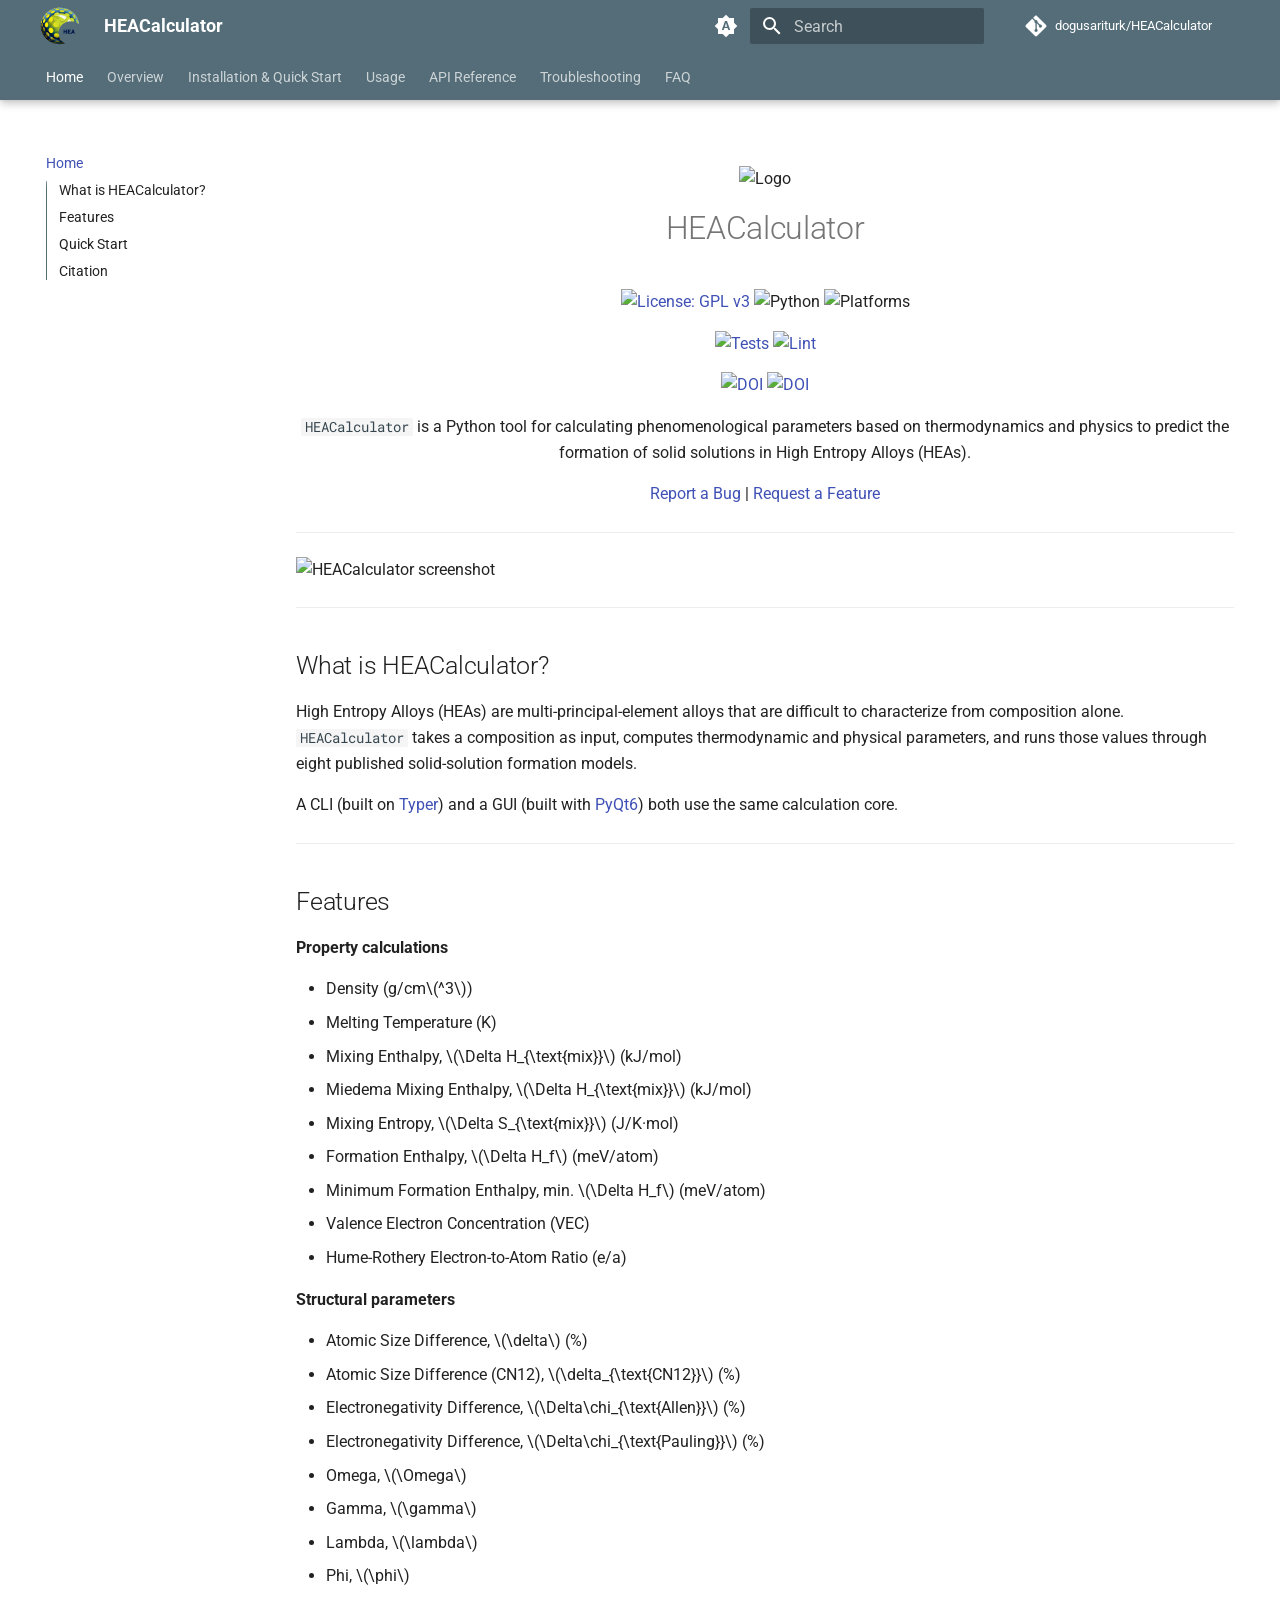
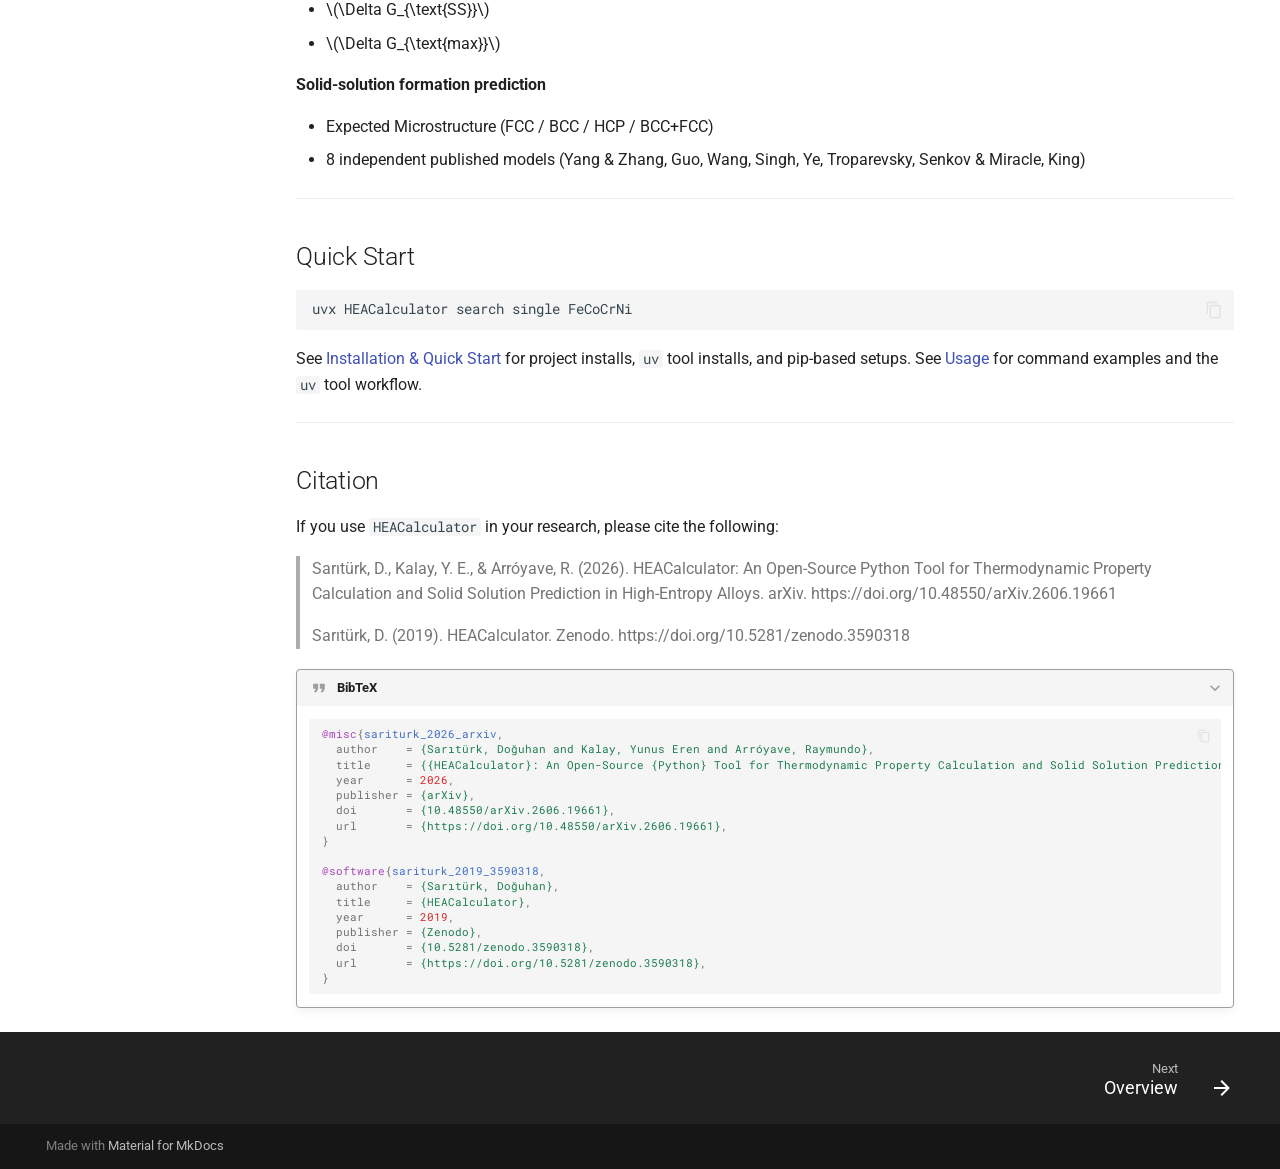
==== index.html @ f0f88191 "Deployed 3102f1d with MkDocs version: 1.6.1" ====
<!doctype html>
<html lang="en" class="no-js">
  <head>
    
      <meta charset="utf-8">
      <meta name="viewport" content="width=device-width,initial-scale=1">
      
      
      
      
      
        <link rel="next" href="overview/">
      
      
        
      
      
      <link rel="icon" href="img/icon.png">
      <meta name="generator" content="mkdocs-1.6.1, mkdocs-material-9.7.7">
    
    
      
        <title>HEACalculator</title>
      
    
    
      <link rel="stylesheet" href="assets/stylesheets/main.ec1eaa64.min.css">
      
        
        <link rel="stylesheet" href="assets/stylesheets/palette.ab4e12ef.min.css">
      
      


    
    
      
    
    
      
        
        
        <link rel="preconnect" href="https://fonts.gstatic.com" crossorigin>
        <link rel="stylesheet" href="https://fonts.googleapis.com/css?family=Roboto:300,300i,400,400i,700,700i%7CRoboto+Mono:400,400i,700,700i&display=fallback">
        <style>:root{--md-text-font:"Roboto";--md-code-font:"Roboto Mono"}</style>
      
    
    
      <link rel="stylesheet" href="assets/_mkdocstrings.css">
    
      <link rel="stylesheet" href="stylesheets/extra.css">
    
    <script>__md_scope=new URL(".",location),__md_hash=e=>[...e].reduce(((e,_)=>(e<<5)-e+_.charCodeAt(0)),0),__md_get=(e,_=localStorage,t=__md_scope)=>JSON.parse(_.getItem(t.pathname+"."+e)),__md_set=(e,_,t=localStorage,a=__md_scope)=>{try{t.setItem(a.pathname+"."+e,JSON.stringify(_))}catch(e){}}</script>
    
      

    
    
  </head>
  
  
    
    
      
    
    
    
    
    <body dir="ltr" data-md-color-scheme="slate" data-md-color-primary="blue-grey" data-md-color-accent="indigo">
  
    
    <input class="md-toggle" data-md-toggle="drawer" type="checkbox" id="__drawer" autocomplete="off">
    <input class="md-toggle" data-md-toggle="search" type="checkbox" id="__search" autocomplete="off">
    <label class="md-overlay" for="__drawer"></label>
    <div data-md-component="skip">
      
        
        <a href="#heacalculator" class="md-skip">
          Skip to content
        </a>
      
    </div>
    <div data-md-component="announce">
      
    </div>
    
    
      

  

<header class="md-header md-header--shadow md-header--lifted" data-md-component="header">
  <nav class="md-header__inner md-grid" aria-label="Header">
    <a href="." title="HEACalculator" class="md-header__button md-logo" aria-label="HEACalculator" data-md-component="logo">
      
  <img src="img/icon.png" alt="logo">

    </a>
    <label class="md-header__button md-icon" for="__drawer">
      
      <svg xmlns="http://www.w3.org/2000/svg" viewBox="0 0 24 24"><path d="M3 6h18v2H3zm0 5h18v2H3zm0 5h18v2H3z"/></svg>
    </label>
    <div class="md-header__title" data-md-component="header-title">
      <div class="md-header__ellipsis">
        <div class="md-header__topic">
          <span class="md-ellipsis">
            HEACalculator
          </span>
        </div>
        <div class="md-header__topic" data-md-component="header-topic">
          <span class="md-ellipsis">
            
              Home
            
          </span>
        </div>
      </div>
    </div>
    
      
        <form class="md-header__option" data-md-component="palette">
  
    
    
    
    <input class="md-option" data-md-color-media="(prefers-color-scheme)" data-md-color-scheme="slate" data-md-color-primary="blue-grey" data-md-color-accent="indigo"  aria-label="Switch to light mode"  type="radio" name="__palette" id="__palette_0">
    
      <label class="md-header__button md-icon" title="Switch to light mode" for="__palette_1" hidden>
        <svg xmlns="http://www.w3.org/2000/svg" viewBox="0 0 24 24"><path d="m14.3 16-.7-2h-3.2l-.7 2H7.8L11 7h2l3.2 9zM20 8.69V4h-4.69L12 .69 8.69 4H4v4.69L.69 12 4 15.31V20h4.69L12 23.31 15.31 20H20v-4.69L23.31 12zm-9.15 3.96h2.3L12 9z"/></svg>
      </label>
    
  
    
    
    
    <input class="md-option" data-md-color-media="(prefers-color-scheme: light)" data-md-color-scheme="default" data-md-color-primary="blue-grey" data-md-color-accent="indigo"  aria-label="Switch to dark mode"  type="radio" name="__palette" id="__palette_1">
    
      <label class="md-header__button md-icon" title="Switch to dark mode" for="__palette_2" hidden>
        <svg xmlns="http://www.w3.org/2000/svg" viewBox="0 0 24 24"><path d="M12 8a4 4 0 0 0-4 4 4 4 0 0 0 4 4 4 4 0 0 0 4-4 4 4 0 0 0-4-4m0 10a6 6 0 0 1-6-6 6 6 0 0 1 6-6 6 6 0 0 1 6 6 6 6 0 0 1-6 6m8-9.31V4h-4.69L12 .69 8.69 4H4v4.69L.69 12 4 15.31V20h4.69L12 23.31 15.31 20H20v-4.69L23.31 12z"/></svg>
      </label>
    
  
    
    
    
    <input class="md-option" data-md-color-media="(prefers-color-scheme: dark)" data-md-color-scheme="slate" data-md-color-primary="blue-grey" data-md-color-accent="indigo"  aria-label="Switch to system preference"  type="radio" name="__palette" id="__palette_2">
    
      <label class="md-header__button md-icon" title="Switch to system preference" for="__palette_0" hidden>
        <svg xmlns="http://www.w3.org/2000/svg" viewBox="0 0 24 24"><path d="M12 18c-.89 0-1.74-.2-2.5-.55C11.56 16.5 13 14.42 13 12s-1.44-4.5-3.5-5.45C10.26 6.2 11.11 6 12 6a6 6 0 0 1 6 6 6 6 0 0 1-6 6m8-9.31V4h-4.69L12 .69 8.69 4H4v4.69L.69 12 4 15.31V20h4.69L12 23.31 15.31 20H20v-4.69L23.31 12z"/></svg>
      </label>
    
  
</form>
      
    
    
      <script>var palette=__md_get("__palette");if(palette&&palette.color){if("(prefers-color-scheme)"===palette.color.media){var media=matchMedia("(prefers-color-scheme: light)"),input=document.querySelector(media.matches?"[data-md-color-media='(prefers-color-scheme: light)']":"[data-md-color-media='(prefers-color-scheme: dark)']");palette.color.media=input.getAttribute("data-md-color-media"),palette.color.scheme=input.getAttribute("data-md-color-scheme"),palette.color.primary=input.getAttribute("data-md-color-primary"),palette.color.accent=input.getAttribute("data-md-color-accent")}for(var[key,value]of Object.entries(palette.color))document.body.setAttribute("data-md-color-"+key,value)}</script>
    
    
    
      
      
        <label class="md-header__button md-icon" for="__search">
          
          <svg xmlns="http://www.w3.org/2000/svg" viewBox="0 0 24 24"><path d="M9.5 3A6.5 6.5 0 0 1 16 9.5c0 1.61-.59 3.09-1.56 4.23l.27.27h.79l5 5-1.5 1.5-5-5v-.79l-.27-.27A6.52 6.52 0 0 1 9.5 16 6.5 6.5 0 0 1 3 9.5 6.5 6.5 0 0 1 9.5 3m0 2C7 5 5 7 5 9.5S7 14 9.5 14 14 12 14 9.5 12 5 9.5 5"/></svg>
        </label>
        <div class="md-search" data-md-component="search" role="dialog">
  <label class="md-search__overlay" for="__search"></label>
  <div class="md-search__inner" role="search">
    <form class="md-search__form" name="search">
      <input type="text" class="md-search__input" name="query" aria-label="Search" placeholder="Search" autocapitalize="off" autocorrect="off" autocomplete="off" spellcheck="false" data-md-component="search-query" required>
      <label class="md-search__icon md-icon" for="__search">
        
        <svg xmlns="http://www.w3.org/2000/svg" viewBox="0 0 24 24"><path d="M9.5 3A6.5 6.5 0 0 1 16 9.5c0 1.61-.59 3.09-1.56 4.23l.27.27h.79l5 5-1.5 1.5-5-5v-.79l-.27-.27A6.52 6.52 0 0 1 9.5 16 6.5 6.5 0 0 1 3 9.5 6.5 6.5 0 0 1 9.5 3m0 2C7 5 5 7 5 9.5S7 14 9.5 14 14 12 14 9.5 12 5 9.5 5"/></svg>
        
        <svg xmlns="http://www.w3.org/2000/svg" viewBox="0 0 24 24"><path d="M20 11v2H8l5.5 5.5-1.42 1.42L4.16 12l7.92-7.92L13.5 5.5 8 11z"/></svg>
      </label>
      <nav class="md-search__options" aria-label="Search">
        
        <button type="reset" class="md-search__icon md-icon" title="Clear" aria-label="Clear" tabindex="-1">
          
          <svg xmlns="http://www.w3.org/2000/svg" viewBox="0 0 24 24"><path d="M19 6.41 17.59 5 12 10.59 6.41 5 5 6.41 10.59 12 5 17.59 6.41 19 12 13.41 17.59 19 19 17.59 13.41 12z"/></svg>
        </button>
      </nav>
      
    </form>
    <div class="md-search__output">
      <div class="md-search__scrollwrap" tabindex="0" data-md-scrollfix>
        <div class="md-search-result" data-md-component="search-result">
          <div class="md-search-result__meta">
            Initializing search
          </div>
          <ol class="md-search-result__list" role="presentation"></ol>
        </div>
      </div>
    </div>
  </div>
</div>
      
    
    
      <div class="md-header__source">
        <a href="https://github.com/dogusariturk/HEACalculator" title="Go to repository" class="md-source" data-md-component="source">
  <div class="md-source__icon md-icon">
    
    <svg xmlns="http://www.w3.org/2000/svg" viewBox="0 0 448 512"><!--! Font Awesome Free 7.1.0 by @fontawesome - https://fontawesome.com License - https://fontawesome.com/license/free (Icons: CC BY 4.0, Fonts: SIL OFL 1.1, Code: MIT License) Copyright 2025 Fonticons, Inc.--><path d="M439.6 236.1 244 40.5c-5.4-5.5-12.8-8.5-20.4-8.5s-15 3-20.4 8.4L162.5 81l51.5 51.5c27.1-9.1 52.7 16.8 43.4 43.7l49.7 49.7c34.2-11.8 61.2 31 35.5 56.7-26.5 26.5-70.2-2.9-56-37.3L240.3 199v121.9c25.3 12.5 22.3 41.8 9.1 55-6.4 6.4-15.2 10.1-24.3 10.1s-17.8-3.6-24.3-10.1c-17.6-17.6-11.1-46.9 11.2-56v-123c-20.8-8.5-24.6-30.7-18.6-45L142.6 101 8.5 235.1C3 240.6 0 247.9 0 255.5s3 15 8.5 20.4l195.6 195.7c5.4 5.4 12.7 8.4 20.4 8.4s15-3 20.4-8.4l194.7-194.7c5.4-5.4 8.4-12.8 8.4-20.4s-3-15-8.4-20.4"/></svg>
  </div>
  <div class="md-source__repository">
    dogusariturk/HEACalculator
  </div>
</a>
      </div>
    
  </nav>
  
    
      
<nav class="md-tabs" aria-label="Tabs" data-md-component="tabs">
  <div class="md-grid">
    <ul class="md-tabs__list">
      
        
  
  
  
    
  
  
    <li class="md-tabs__item md-tabs__item--active">
      <a href="." class="md-tabs__link">
        
  
  
    
  
  Home

      </a>
    </li>
  

      
        
  
  
  
  
    <li class="md-tabs__item">
      <a href="overview/" class="md-tabs__link">
        
  
  
    
  
  Overview

      </a>
    </li>
  

      
        
  
  
  
  
    <li class="md-tabs__item">
      <a href="installation/" class="md-tabs__link">
        
  
  
    
  
  Installation & Quick Start

      </a>
    </li>
  

      
        
  
  
  
  
    <li class="md-tabs__item">
      <a href="usage/" class="md-tabs__link">
        
  
  
    
  
  Usage

      </a>
    </li>
  

      
        
  
  
  
  
    <li class="md-tabs__item">
      <a href="api_reference/" class="md-tabs__link">
        
  
  
    
  
  API Reference

      </a>
    </li>
  

      
        
  
  
  
  
    <li class="md-tabs__item">
      <a href="troubleshooting/" class="md-tabs__link">
        
  
  
    
  
  Troubleshooting

      </a>
    </li>
  

      
        
  
  
  
  
    <li class="md-tabs__item">
      <a href="faq/" class="md-tabs__link">
        
  
  
    
  
  FAQ

      </a>
    </li>
  

      
    </ul>
  </div>
</nav>
    
  
</header>
    
    <div class="md-container" data-md-component="container">
      
      
        
      
      <main class="md-main" data-md-component="main">
        <div class="md-main__inner md-grid">
          
            
              
              <div class="md-sidebar md-sidebar--primary" data-md-component="sidebar" data-md-type="navigation" >
                <div class="md-sidebar__scrollwrap">
                  <div class="md-sidebar__inner">
                    


  


  

<nav class="md-nav md-nav--primary md-nav--lifted md-nav--integrated" aria-label="Navigation" data-md-level="0">
  <label class="md-nav__title" for="__drawer">
    <a href="." title="HEACalculator" class="md-nav__button md-logo" aria-label="HEACalculator" data-md-component="logo">
      
  <img src="img/icon.png" alt="logo">

    </a>
    HEACalculator
  </label>
  
    <div class="md-nav__source">
      <a href="https://github.com/dogusariturk/HEACalculator" title="Go to repository" class="md-source" data-md-component="source">
  <div class="md-source__icon md-icon">
    
    <svg xmlns="http://www.w3.org/2000/svg" viewBox="0 0 448 512"><!--! Font Awesome Free 7.1.0 by @fontawesome - https://fontawesome.com License - https://fontawesome.com/license/free (Icons: CC BY 4.0, Fonts: SIL OFL 1.1, Code: MIT License) Copyright 2025 Fonticons, Inc.--><path d="M439.6 236.1 244 40.5c-5.4-5.5-12.8-8.5-20.4-8.5s-15 3-20.4 8.4L162.5 81l51.5 51.5c27.1-9.1 52.7 16.8 43.4 43.7l49.7 49.7c34.2-11.8 61.2 31 35.5 56.7-26.5 26.5-70.2-2.9-56-37.3L240.3 199v121.9c25.3 12.5 22.3 41.8 9.1 55-6.4 6.4-15.2 10.1-24.3 10.1s-17.8-3.6-24.3-10.1c-17.6-17.6-11.1-46.9 11.2-56v-123c-20.8-8.5-24.6-30.7-18.6-45L142.6 101 8.5 235.1C3 240.6 0 247.9 0 255.5s3 15 8.5 20.4l195.6 195.7c5.4 5.4 12.7 8.4 20.4 8.4s15-3 20.4-8.4l194.7-194.7c5.4-5.4 8.4-12.8 8.4-20.4s-3-15-8.4-20.4"/></svg>
  </div>
  <div class="md-source__repository">
    dogusariturk/HEACalculator
  </div>
</a>
    </div>
  
  <ul class="md-nav__list" data-md-scrollfix>
    
      
      
  
  
    
  
  
  
    <li class="md-nav__item md-nav__item--active">
      
      <input class="md-nav__toggle md-toggle" type="checkbox" id="__toc">
      
      
        
      
      
        <label class="md-nav__link md-nav__link--active" for="__toc">
          
  
  
  <span class="md-ellipsis">
    
  
    Home
  

    
  </span>
  
  

          <span class="md-nav__icon md-icon"></span>
        </label>
      
      <a href="." class="md-nav__link md-nav__link--active">
        
  
  
  <span class="md-ellipsis">
    
  
    Home
  

    
  </span>
  
  

      </a>
      
        

<nav class="md-nav md-nav--secondary" aria-label="Table of contents">
  
  
  
    
  
  
    <label class="md-nav__title" for="__toc">
      <span class="md-nav__icon md-icon"></span>
      Table of contents
    </label>
    <ul class="md-nav__list" data-md-component="toc" data-md-scrollfix>
      
        <li class="md-nav__item">
  <a href="#what-is-heacalculator" class="md-nav__link">
    <span class="md-ellipsis">
      
        What is HEACalculator?
      
    </span>
  </a>
  
</li>
      
        <li class="md-nav__item">
  <a href="#features" class="md-nav__link">
    <span class="md-ellipsis">
      
        Features
      
    </span>
  </a>
  
</li>
      
        <li class="md-nav__item">
  <a href="#quick-start" class="md-nav__link">
    <span class="md-ellipsis">
      
        Quick Start
      
    </span>
  </a>
  
</li>
      
        <li class="md-nav__item">
  <a href="#citation" class="md-nav__link">
    <span class="md-ellipsis">
      
        Citation
      
    </span>
  </a>
  
</li>
      
    </ul>
  
</nav>
      
    </li>
  

    
      
      
  
  
  
  
    <li class="md-nav__item">
      <a href="overview/" class="md-nav__link">
        
  
  
  <span class="md-ellipsis">
    
  
    Overview
  

    
  </span>
  
  

      </a>
    </li>
  

    
      
      
  
  
  
  
    <li class="md-nav__item">
      <a href="installation/" class="md-nav__link">
        
  
  
  <span class="md-ellipsis">
    
  
    Installation & Quick Start
  

    
  </span>
  
  

      </a>
    </li>
  

    
      
      
  
  
  
  
    <li class="md-nav__item">
      <a href="usage/" class="md-nav__link">
        
  
  
  <span class="md-ellipsis">
    
  
    Usage
  

    
  </span>
  
  

      </a>
    </li>
  

    
      
      
  
  
  
  
    <li class="md-nav__item">
      <a href="api_reference/" class="md-nav__link">
        
  
  
  <span class="md-ellipsis">
    
  
    API Reference
  

    
  </span>
  
  

      </a>
    </li>
  

    
      
      
  
  
  
  
    <li class="md-nav__item">
      <a href="troubleshooting/" class="md-nav__link">
        
  
  
  <span class="md-ellipsis">
    
  
    Troubleshooting
  

    
  </span>
  
  

      </a>
    </li>
  

    
      
      
  
  
  
  
    <li class="md-nav__item">
      <a href="faq/" class="md-nav__link">
        
  
  
  <span class="md-ellipsis">
    
  
    FAQ
  

    
  </span>
  
  

      </a>
    </li>
  

    
  </ul>
</nav>
                  </div>
                </div>
              </div>
            
            
          
          
            <div class="md-content" data-md-component="content">
              
              <article class="md-content__inner md-typeset">
                
                  


  
  


<div align="center">
<p><img src="https://user-images.githubusercontent.com/46679086/200971710-3ad2327e-6183-4ef9-b3b7-06a57f004e1a.png" alt="Logo" width="200" height="200"></p>
<h1 id="heacalculator">HEACalculator</h1>
<p><a href="https://opensource.org/license/gpl-3-0"><img alt="License: GPL v3" src="https://img.shields.io/badge/License-GPLv3-blue.svg" /></a>
<img alt="Python" src="https://img.shields.io/badge/python-3.10%2B-blue" />
<img alt="Platforms" src="https://img.shields.io/badge/platform-linux%20%7C%20macos%20%7C%20windows-lightgrey" /></p>
<p><a href="https://github.com/dogusariturk/HEACalculator/actions/workflows/tests.yml"><img alt="Tests" src="https://github.com/dogusariturk/HEACalculator/actions/workflows/tests.yml/badge.svg" /></a>
<a href="https://github.com/dogusariturk/HEACalculator/actions/workflows/lint.yml"><img alt="Lint" src="https://github.com/dogusariturk/HEACalculator/actions/workflows/lint.yml/badge.svg" /></a></p>
<p><a href="https://doi.org/10.5281/zenodo.3590318"><img alt="DOI" src="https://zenodo.org/badge/DOI/10.5281/zenodo.3590318.svg" /></a>
<a href="https://doi.org/10.48550/arXiv.2606.19661"><img alt="DOI" src="https://img.shields.io/badge/DOI-10.48550%2FarXiv.2606.19661-blue.svg" /></a></p>
<p><code>HEACalculator</code> is a Python tool for calculating phenomenological parameters based on thermodynamics and physics to predict the formation of solid solutions in High Entropy Alloys (HEAs).</p>
<p>
  <a href="https://github.com/dogusariturk/HEACalculator/issues/new?labels=bug">Report a Bug</a> |
  <a href="https://github.com/dogusariturk/HEACalculator/issues/new?labels=enhancement">Request a Feature</a>
</p>
</div>
<hr />
<p><img alt="HEACalculator screenshot" src="https://user-images.githubusercontent.com/46679086/205514727-a6637cda-f727-430f-af8c-463350763818.png" /></p>
<hr />
<h2 id="what-is-heacalculator">What is HEACalculator?</h2>
<p>High Entropy Alloys (HEAs) are multi-principal-element alloys that are difficult to characterize from composition alone. <code>HEACalculator</code> takes a composition as input, computes thermodynamic and physical parameters, and runs those values through eight published solid-solution formation models.</p>
<p>A CLI (built on <a href="https://typer.tiangolo.com/">Typer</a>) and a GUI (built with <a href="https://riverbankcomputing.com/software/pyqt/">PyQt6</a>) both use the same calculation core.</p>
<hr />
<h2 id="features">Features</h2>
<p><strong>Property calculations</strong></p>
<ul>
<li>Density (g/cm<span class="arithmatex">\(^3\)</span>)</li>
<li>Melting Temperature (K)</li>
<li>Mixing Enthalpy, <span class="arithmatex">\(\Delta H_{\text{mix}}\)</span> (kJ/mol)</li>
<li>Miedema Mixing Enthalpy, <span class="arithmatex">\(\Delta H_{\text{mix}}\)</span> (kJ/mol)</li>
<li>Mixing Entropy, <span class="arithmatex">\(\Delta S_{\text{mix}}\)</span> (J/K·mol)</li>
<li>Formation Enthalpy, <span class="arithmatex">\(\Delta H_f\)</span> (meV/atom)</li>
<li>Minimum Formation Enthalpy, min. <span class="arithmatex">\(\Delta H_f\)</span> (meV/atom)</li>
<li>Valence Electron Concentration (VEC)</li>
<li>Hume-Rothery Electron-to-Atom Ratio (e/a)</li>
</ul>
<p><strong>Structural parameters</strong></p>
<ul>
<li>Atomic Size Difference, <span class="arithmatex">\(\delta\)</span> (%)</li>
<li>Atomic Size Difference (CN12), <span class="arithmatex">\(\delta_{\text{CN12}}\)</span> (%)</li>
<li>Electronegativity Difference, <span class="arithmatex">\(\Delta\chi_{\text{Allen}}\)</span> (%)</li>
<li>Electronegativity Difference, <span class="arithmatex">\(\Delta\chi_{\text{Pauling}}\)</span> (%)</li>
<li>Omega, <span class="arithmatex">\(\Omega\)</span></li>
<li>Gamma, <span class="arithmatex">\(\gamma\)</span></li>
<li>Lambda, <span class="arithmatex">\(\lambda\)</span></li>
<li>Phi, <span class="arithmatex">\(\phi\)</span></li>
<li><span class="arithmatex">\(\Delta G_{\text{SS}}\)</span></li>
<li><span class="arithmatex">\(\Delta G_{\text{max}}\)</span></li>
</ul>
<p><strong>Solid-solution formation prediction</strong></p>
<ul>
<li>Expected Microstructure (FCC / BCC / HCP / BCC+FCC)</li>
<li>8 independent published models (Yang &amp; Zhang, Guo, Wang, Singh, Ye, Troparevsky, Senkov &amp; Miracle, King)</li>
</ul>
<hr />
<h2 id="quick-start">Quick Start</h2>
<div class="language-bash highlight"><pre><span></span><code><span id="__span-0-1"><a id="__codelineno-0-1" name="__codelineno-0-1" href="#__codelineno-0-1"></a>uvx<span class="w"> </span>HEACalculator<span class="w"> </span>search<span class="w"> </span>single<span class="w"> </span>FeCoCrNi
</span></code></pre></div>
<p>See <a href="installation/">Installation &amp; Quick Start</a> for project installs, <code>uv</code> tool installs, and pip-based setups. See <a href="usage/">Usage</a> for command examples and the <code>uv</code> tool workflow.</p>
<hr />
<h2 id="citation">Citation</h2>
<p>If you use <code>HEACalculator</code> in your research, please cite the following:</p>
<blockquote>
<p>Sarıtürk, D., Kalay, Y. E., &amp; Arróyave, R. (2026). HEACalculator: An Open-Source Python Tool for Thermodynamic Property Calculation and Solid Solution Prediction in High-Entropy Alloys. arXiv. https://doi.org/10.48550/arXiv.2606.19661</p>
<p>Sarıtürk, D. (2019). HEACalculator. Zenodo. https://doi.org/10.5281/zenodo.3590318</p>
</blockquote>
<details class="quote" open="open">
<summary>BibTeX</summary>
<div class="language-bibtex highlight"><pre><span></span><code><span id="__span-1-1"><a id="__codelineno-1-1" name="__codelineno-1-1" href="#__codelineno-1-1"></a><span class="nc">@misc</span><span class="p">{</span><span class="nl">sariturk_2026_arxiv</span><span class="p">,</span>
</span><span id="__span-1-2"><a id="__codelineno-1-2" name="__codelineno-1-2" href="#__codelineno-1-2"></a><span class="w">  </span><span class="na">author</span><span class="w">    </span><span class="p">=</span><span class="w"> </span><span class="s">{Sarıtürk, Doğuhan and Kalay, Yunus Eren and Arróyave, Raymundo}</span><span class="p">,</span>
</span><span id="__span-1-3"><a id="__codelineno-1-3" name="__codelineno-1-3" href="#__codelineno-1-3"></a><span class="w">  </span><span class="na">title</span><span class="w">     </span><span class="p">=</span><span class="w"> </span><span class="s">{{HEACalculator}: An Open-Source {Python} Tool for Thermodynamic Property Calculation and Solid Solution Prediction in High-Entropy Alloys}</span><span class="p">,</span>
</span><span id="__span-1-4"><a id="__codelineno-1-4" name="__codelineno-1-4" href="#__codelineno-1-4"></a><span class="w">  </span><span class="na">year</span><span class="w">      </span><span class="p">=</span><span class="w"> </span><span class="m">2026</span><span class="p">,</span>
</span><span id="__span-1-5"><a id="__codelineno-1-5" name="__codelineno-1-5" href="#__codelineno-1-5"></a><span class="w">  </span><span class="na">publisher</span><span class="w"> </span><span class="p">=</span><span class="w"> </span><span class="s">{arXiv}</span><span class="p">,</span>
</span><span id="__span-1-6"><a id="__codelineno-1-6" name="__codelineno-1-6" href="#__codelineno-1-6"></a><span class="w">  </span><span class="na">doi</span><span class="w">       </span><span class="p">=</span><span class="w"> </span><span class="s">{10.48550/arXiv.2606.19661}</span><span class="p">,</span>
</span><span id="__span-1-7"><a id="__codelineno-1-7" name="__codelineno-1-7" href="#__codelineno-1-7"></a><span class="w">  </span><span class="na">url</span><span class="w">       </span><span class="p">=</span><span class="w"> </span><span class="s">{https://doi.org/10.48550/arXiv.2606.19661}</span><span class="p">,</span>
</span><span id="__span-1-8"><a id="__codelineno-1-8" name="__codelineno-1-8" href="#__codelineno-1-8"></a><span class="p">}</span>
</span><span id="__span-1-9"><a id="__codelineno-1-9" name="__codelineno-1-9" href="#__codelineno-1-9"></a>
</span><span id="__span-1-10"><a id="__codelineno-1-10" name="__codelineno-1-10" href="#__codelineno-1-10"></a><span class="nc">@software</span><span class="p">{</span><span class="nl">sariturk_2019_3590318</span><span class="p">,</span>
</span><span id="__span-1-11"><a id="__codelineno-1-11" name="__codelineno-1-11" href="#__codelineno-1-11"></a><span class="w">  </span><span class="na">author</span><span class="w">    </span><span class="p">=</span><span class="w"> </span><span class="s">{Sarıtürk, Doğuhan}</span><span class="p">,</span>
</span><span id="__span-1-12"><a id="__codelineno-1-12" name="__codelineno-1-12" href="#__codelineno-1-12"></a><span class="w">  </span><span class="na">title</span><span class="w">     </span><span class="p">=</span><span class="w"> </span><span class="s">{HEACalculator}</span><span class="p">,</span>
</span><span id="__span-1-13"><a id="__codelineno-1-13" name="__codelineno-1-13" href="#__codelineno-1-13"></a><span class="w">  </span><span class="na">year</span><span class="w">      </span><span class="p">=</span><span class="w"> </span><span class="m">2019</span><span class="p">,</span>
</span><span id="__span-1-14"><a id="__codelineno-1-14" name="__codelineno-1-14" href="#__codelineno-1-14"></a><span class="w">  </span><span class="na">publisher</span><span class="w"> </span><span class="p">=</span><span class="w"> </span><span class="s">{Zenodo}</span><span class="p">,</span>
</span><span id="__span-1-15"><a id="__codelineno-1-15" name="__codelineno-1-15" href="#__codelineno-1-15"></a><span class="w">  </span><span class="na">doi</span><span class="w">       </span><span class="p">=</span><span class="w"> </span><span class="s">{10.5281/zenodo.3590318}</span><span class="p">,</span>
</span><span id="__span-1-16"><a id="__codelineno-1-16" name="__codelineno-1-16" href="#__codelineno-1-16"></a><span class="w">  </span><span class="na">url</span><span class="w">       </span><span class="p">=</span><span class="w"> </span><span class="s">{https://doi.org/10.5281/zenodo.3590318}</span><span class="p">,</span>
</span><span id="__span-1-17"><a id="__codelineno-1-17" name="__codelineno-1-17" href="#__codelineno-1-17"></a><span class="p">}</span>
</span></code></pre></div>
</details>












                
              </article>
            </div>
          
          
<script>var target=document.getElementById(location.hash.slice(1));target&&target.name&&(target.checked=target.name.startsWith("__tabbed_"))</script>
        </div>
        
          <button type="button" class="md-top md-icon" data-md-component="top" hidden>
  
  <svg xmlns="http://www.w3.org/2000/svg" viewBox="0 0 24 24"><path d="M13 20h-2V8l-5.5 5.5-1.42-1.42L12 4.16l7.92 7.92-1.42 1.42L13 8z"/></svg>
  Back to top
</button>
        
      </main>
      
        <footer class="md-footer">
  
    
      
      <nav class="md-footer__inner md-grid" aria-label="Footer" >
        
        
          
          <a href="overview/" class="md-footer__link md-footer__link--next" aria-label="Next: Overview">
            <div class="md-footer__title">
              <span class="md-footer__direction">
                Next
              </span>
              <div class="md-ellipsis">
                Overview
              </div>
            </div>
            <div class="md-footer__button md-icon">
              
              <svg xmlns="http://www.w3.org/2000/svg" viewBox="0 0 24 24"><path d="M4 11v2h12l-5.5 5.5 1.42 1.42L19.84 12l-7.92-7.92L10.5 5.5 16 11z"/></svg>
            </div>
          </a>
        
      </nav>
    
  
  <div class="md-footer-meta md-typeset">
    <div class="md-footer-meta__inner md-grid">
      <div class="md-copyright">
  
  
    Made with
    <a href="https://squidfunk.github.io/mkdocs-material/" target="_blank" rel="noopener">
      Material for MkDocs
    </a>
  
</div>
      
    </div>
  </div>
</footer>
      
    </div>
    <div class="md-dialog" data-md-component="dialog">
      <div class="md-dialog__inner md-typeset"></div>
    </div>
    
      <div class="md-progress" data-md-component="progress" role="progressbar"></div>
    
    
    
      
      
      <script id="__config" type="application/json">{"annotate": null, "base": ".", "features": ["toc.integrate", "toc.follow", "navigation.tabs", "navigation.footer", "navigation.tabs.sticky", "navigation.sections", "navigation.expand", "navigation.instant", "navigation.instant.progress", "navigation.indexes", "navigation.top", "content.code.copy", "content.code.annotate"], "search": "assets/javascripts/workers/search.2c215733.min.js", "tags": null, "translations": {"clipboard.copied": "Copied to clipboard", "clipboard.copy": "Copy to clipboard", "search.result.more.one": "1 more on this page", "search.result.more.other": "# more on this page", "search.result.none": "No matching documents", "search.result.one": "1 matching document", "search.result.other": "# matching documents", "search.result.placeholder": "Type to start searching", "search.result.term.missing": "Missing", "select.version": "Select version"}, "version": null}</script>
    
    
      <script src="assets/javascripts/bundle.d7400e89.min.js"></script>
      
        <script src="javascripts/mathjax.js"></script>
      
        <script src="https://unpkg.com/mathjax@3/es5/tex-mml-chtml.js"></script>
      
    
  </body>
</html>
---- assets/stylesheets/main.ec1eaa64.min.css ----
@charset "UTF-8";html{-webkit-text-size-adjust:none;-moz-text-size-adjust:none;text-size-adjust:none;box-sizing:border-box}*,:after,:before{box-sizing:inherit}@media (prefers-reduced-motion){*,:after,:before{transition:none!important}}body{margin:0}a,button,input,label{-webkit-tap-highlight-color:transparent}a{color:inherit;text-decoration:none}hr{border:0;box-sizing:initial;display:block;height:.05rem;overflow:visible;padding:0}small{font-size:80%}sub,sup{line-height:1em}img{border-style:none}table{border-collapse:initial;border-spacing:0}td,th{font-weight:400;vertical-align:top}button{background:#0000;border:0;font-family:inherit;font-size:inherit;margin:0;padding:0}input{border:0;outline:none}:root{--md-primary-fg-color:#4051b5;--md-primary-fg-color--light:#5d6cc0;--md-primary-fg-color--dark:#303fa1;--md-primary-bg-color:#fff;--md-primary-bg-color--light:#ffffffb3;--md-accent-fg-color:#526cfe;--md-accent-fg-color--transparent:#526cfe1a;--md-accent-bg-color:#fff;--md-accent-bg-color--light:#ffffffb3}[data-md-color-scheme=default]{color-scheme:light}[data-md-color-scheme=default] img[src$="#gh-dark-mode-only"],[data-md-color-scheme=default] img[src$="#only-dark"]{display:none}:root,[data-md-color-scheme=default]{--md-hue:225deg;--md-default-fg-color:#000000de;--md-default-fg-color--light:#0000008a;--md-default-fg-color--lighter:#00000052;--md-default-fg-color--lightest:#00000012;--md-default-bg-color:#fff;--md-default-bg-color--light:#ffffffb3;--md-default-bg-color--lighter:#ffffff4d;--md-default-bg-color--lightest:#ffffff1f;--md-code-fg-color:#36464e;--md-code-bg-color:#f5f5f5;--md-code-bg-color--light:#f5f5f5b3;--md-code-bg-color--lighter:#f5f5f54d;--md-code-hl-color:#4287ff;--md-code-hl-color--light:#4287ff1a;--md-code-hl-number-color:#d52a2a;--md-code-hl-special-color:#db1457;--md-code-hl-function-color:#a846b9;--md-code-hl-constant-color:#6e59d9;--md-code-hl-keyword-color:#3f6ec6;--md-code-hl-string-color:#1c7d4d;--md-code-hl-name-color:var(--md-code-fg-color);--md-code-hl-operator-color:var(--md-default-fg-color--light);--md-code-hl-punctuation-color:var(--md-default-fg-color--light);--md-code-hl-comment-color:var(--md-default-fg-color--light);--md-code-hl-generic-color:var(--md-default-fg-color--light);--md-code-hl-variable-color:var(--md-default-fg-color--light);--md-typeset-color:var(--md-default-fg-color);--md-typeset-a-color:var(--md-primary-fg-color);--md-typeset-del-color:#f5503d26;--md-typeset-ins-color:#0bd57026;--md-typeset-kbd-color:#fafafa;--md-typeset-kbd-accent-color:#fff;--md-typeset-kbd-border-color:#b8b8b8;--md-typeset-mark-color:#ffff0080;--md-typeset-table-color:#0000001f;--md-typeset-table-color--light:rgba(0,0,0,.035);--md-admonition-fg-color:var(--md-default-fg-color);--md-admonition-bg-color:var(--md-default-bg-color);--md-warning-fg-color:#000000de;--md-warning-bg-color:#ff9;--md-footer-fg-color:#fff;--md-footer-fg-color--light:#ffffffb3;--md-footer-fg-color--lighter:#ffffff73;--md-footer-bg-color:#000000de;--md-footer-bg-color--dark:#00000052;--md-shadow-z1:0 0.2rem 0.5rem #0000000d,0 0 0.05rem #0000001a;--md-shadow-z2:0 0.2rem 0.5rem #0000001a,0 0 0.05rem #00000040;--md-shadow-z3:0 0.2rem 0.5rem #0003,0 0 0.05rem #00000059}.md-icon svg{fill:currentcolor;display:block;height:1.2rem;width:1.2rem}body{-webkit-font-smoothing:antialiased;-moz-osx-font-smoothing:grayscale;--md-text-font-family:var(--md-text-font,_),-apple-system,BlinkMacSystemFont,Helvetica,Arial,sans-serif;--md-code-font-family:var(--md-code-font,_),SFMono-Regular,Consolas,Menlo,monospace}aside,body,input{font-feature-settings:"kern","liga";color:var(--md-typeset-color);font-family:var(--md-text-font-family)}code,kbd,pre{font-feature-settings:"kern";font-family:var(--md-code-font-family)}:root{--md-typeset-table-sort-icon:url('data:image/svg+xml;charset=utf-8,<svg xmlns="http://www.w3.org/2000/svg" viewBox="0 0 24 24"><path d="m18 21-4-4h3V7h-3l4-4 4 4h-3v10h3M2 19v-2h10v2M2 13v-2h7v2M2 7V5h4v2z"/></svg>');--md-typeset-table-sort-icon--asc:url('data:image/svg+xml;charset=utf-8,<svg xmlns="http://www.w3.org/2000/svg" viewBox="0 0 24 24"><path d="M19 17h3l-4 4-4-4h3V3h2M2 17h10v2H2M6 5v2H2V5m0 6h7v2H2z"/></svg>');--md-typeset-table-sort-icon--desc:url('data:image/svg+xml;charset=utf-8,<svg xmlns="http://www.w3.org/2000/svg" viewBox="0 0 24 24"><path d="M19 7h3l-4-4-4 4h3v14h2M2 17h10v2H2M6 5v2H2V5m0 6h7v2H2z"/></svg>')}.md-typeset{-webkit-print-color-adjust:exact;color-adjust:exact;font-size:.8rem;line-height:1.6;overflow-wrap:break-word}@media print{.md-typeset{font-size:.68rem}}.md-typeset blockquote,.md-typeset dl,.md-typeset figure,.md-typeset ol,.md-typeset pre,.md-typeset ul{margin-bottom:1em;margin-top:1em}.md-typeset h1{color:var(--md-default-fg-color--light);font-size:2em;line-height:1.3;margin:0 0 1.25em}.md-typeset h1,.md-typeset h2{font-weight:300;letter-spacing:-.01em}.md-typeset h2{font-size:1.5625em;line-height:1.4;margin:1.6em 0 .64em}.md-typeset h3{font-size:1.25em;font-weight:400;letter-spacing:-.01em;line-height:1.5;margin:1.6em 0 .8em}.md-typeset h2+h3{margin-top:.8em}.md-typeset h4{font-weight:700;letter-spacing:-.01em;margin:1em 0}.md-typeset h5,.md-typeset h6{color:var(--md-default-fg-color--light);font-size:.8em;font-weight:700;letter-spacing:-.01em;margin:1.25em 0}.md-typeset h5{text-transform:uppercase}.md-typeset h5 code{text-transform:none}.md-typeset hr{border-bottom:.05rem solid var(--md-default-fg-color--lightest);display:flow-root;margin:1.5em 0}.md-typeset a{color:var(--md-typeset-a-color);word-break:break-word}.md-typeset a,.md-typeset a:before{transition:color 125ms}.md-typeset a:focus,.md-typeset a:hover{color:var(--md-accent-fg-color)}.md-typeset a:focus code,.md-typeset a:hover code{background-color:var(--md-accent-fg-color--transparent);color:var(--md-accent-fg-color)}.md-typeset a code{color:var(--md-typeset-a-color)}.md-typeset a.focus-visible{outline-color:var(--md-accent-fg-color);outline-offset:.2rem}.md-typeset code,.md-typeset kbd,.md-typeset pre{color:var(--md-code-fg-color);direction:ltr;font-variant-ligatures:none;transition:background-color 125ms}@media print{.md-typeset code,.md-typeset kbd,.md-typeset pre{white-space:pre-wrap}}.md-typeset code{background-color:var(--md-code-bg-color);border-radius:.1rem;-webkit-box-decoration-break:clone;box-decoration-break:clone;font-size:.85em;padding:0 .2941176471em;transition:color 125ms,background-color 125ms;word-break:break-word}.md-typeset code:not(.focus-visible){-webkit-tap-highlight-color:transparent;outline:none}.md-typeset pre{display:flow-root;line-height:1.4;position:relative}.md-typeset pre>code{-webkit-box-decoration-break:slice;box-decoration-break:slice;box-shadow:none;display:block;margin:0;outline-color:var(--md-accent-fg-color);overflow:auto;padding:.7720588235em 1.1764705882em;scrollbar-color:var(--md-default-fg-color--lighter) #0000;scrollbar-width:thin;touch-action:auto;word-break:normal}.md-typeset pre>code:hover{scrollbar-color:var(--md-accent-fg-color) #0000}.md-typeset pre>code::-webkit-scrollbar{height:.2rem;width:.2rem}.md-typeset pre>code::-webkit-scrollbar-thumb{background-color:var(--md-default-fg-color--lighter)}.md-typeset pre>code::-webkit-scrollbar-thumb:hover{background-color:var(--md-accent-fg-color)}.md-typeset kbd{background-color:var(--md-typeset-kbd-color);border-radius:.1rem;box-shadow:0 .1rem 0 .05rem var(--md-typeset-kbd-border-color),0 .1rem 0 var(--md-typeset-kbd-border-color),0 -.1rem .2rem var(--md-typeset-kbd-accent-color) inset;color:var(--md-default-fg-color);display:inline-block;font-size:.75em;padding:0 .6666666667em;vertical-align:text-top;word-break:break-word}.md-typeset mark{background-color:var(--md-typeset-mark-color);-webkit-box-decoration-break:clone;box-decoration-break:clone;color:inherit;word-break:break-word}.md-typeset abbr{cursor:help;text-decoration:none}.md-typeset [data-preview],.md-typeset abbr{border-bottom:.05rem dotted var(--md-default-fg-color--light)}.md-typeset small{opacity:.75}[dir=ltr] .md-typeset sub,[dir=ltr] .md-typeset sup{margin-left:.078125em}[dir=rtl] .md-typeset sub,[dir=rtl] .md-typeset sup{margin-right:.078125em}[dir=ltr] .md-typeset blockquote{padding-left:.6rem}[dir=rtl] .md-typeset blockquote{padding-right:.6rem}[dir=ltr] .md-typeset blockquote{border-left:.2rem solid var(--md-default-fg-color--lighter)}[dir=rtl] .md-typeset blockquote{border-right:.2rem solid var(--md-default-fg-color--lighter)}.md-typeset blockquote{color:var(--md-default-fg-color--light);margin-left:0;margin-right:0}.md-typeset ul{list-style-type:disc}.md-typeset ul[type]{list-style-type:revert-layer}[dir=ltr] .md-typeset ol,[dir=ltr] .md-typeset ul{margin-left:.625em}[dir=rtl] .md-typeset ol,[dir=rtl] .md-typeset ul{margin-right:.625em}.md-typeset ol,.md-typeset ul{padding:0}.md-typeset ol:not([hidden]),.md-typeset ul:not([hidden]){display:flow-root}.md-typeset ol ol,.md-typeset ul ol{list-style-type:lower-alpha}.md-typeset ol ol ol,.md-typeset ul ol ol{list-style-type:lower-roman}.md-typeset ol ol ol ol,.md-typeset ul ol ol ol{list-style-type:upper-alpha}.md-typeset ol ol ol ol ol,.md-typeset ul ol ol ol ol{list-style-type:upper-roman}.md-typeset ol[type],.md-typeset ul[type]{list-style-type:revert-layer}[dir=ltr] .md-typeset ol li,[dir=ltr] .md-typeset ul li{margin-left:1.25em}[dir=rtl] .md-typeset ol li,[dir=rtl] .md-typeset ul li{margin-right:1.25em}.md-typeset ol li,.md-typeset ul li{margin-bottom:.5em}.md-typeset ol li blockquote,.md-typeset ol li p,.md-typeset ul li blockquote,.md-typeset ul li p{margin:.5em 0}.md-typeset ol li:last-child,.md-typeset ul li:last-child{margin-bottom:0}[dir=ltr] .md-typeset ol li ol,[dir=ltr] .md-typeset ol li ul,[dir=ltr] .md-typeset ul li ol,[dir=ltr] .md-typeset ul li ul{margin-left:.625em}[dir=rtl] .md-typeset ol li ol,[dir=rtl] .md-typeset ol li ul,[dir=rtl] .md-typeset ul li ol,[dir=rtl] .md-typeset ul li ul{margin-right:.625em}.md-typeset ol li ol,.md-typeset ol li ul,.md-typeset ul li ol,.md-typeset ul li ul{margin-bottom:.5em;margin-top:.5em}[dir=ltr] .md-typeset dd{margin-left:1.875em}[dir=rtl] .md-typeset dd{margin-right:1.875em}.md-typeset dd{margin-bottom:1.5em;margin-top:1em}.md-typeset img,.md-typeset svg,.md-typeset video{height:auto;max-width:100%}.md-typeset img[align=left]{margin:1em 1em 1em 0}.md-typeset img[align=right]{margin:1em 0 1em 1em}.md-typeset img[align]:only-child{margin-top:0}.md-typeset figure{display:flow-root;margin:1em auto;max-width:100%;text-align:center;width:fit-content}.md-typeset figure img{display:block;margin:0 auto}.md-typeset figcaption{font-style:italic;margin:1em auto;max-width:24rem}.md-typeset iframe{max-width:100%}.md-typeset table:not([class]){background-color:var(--md-default-bg-color);border:.05rem solid var(--md-typeset-table-color);border-radius:.1rem;display:inline-block;font-size:.64rem;max-width:100%;overflow:auto;touch-action:auto}@media print{.md-typeset table:not([class]){display:table}}.md-typeset table:not([class])+*{margin-top:1.5em}.md-typeset table:not([class]) td>:first-child,.md-typeset table:not([class]) th>:first-child{margin-top:0}.md-typeset table:not([class]) td>:last-child,.md-typeset table:not([class]) th>:last-child{margin-bottom:0}.md-typeset table:not([class]) td:not([align]),.md-typeset table:not([class]) th:not([align]){text-align:left}[dir=rtl] .md-typeset table:not([class]) td:not([align]),[dir=rtl] .md-typeset table:not([class]) th:not([align]){text-align:right}.md-typeset table:not([class]) th{font-weight:700;min-width:5rem;padding:.9375em 1.25em;vertical-align:top}.md-typeset table:not([class]) td{border-top:.05rem solid var(--md-typeset-table-color);padding:.9375em 1.25em;vertical-align:top}.md-typeset table:not([class]) tbody tr{transition:background-color 125ms}.md-typeset table:not([class]) tbody tr:hover{background-color:var(--md-typeset-table-color--light);box-shadow:0 .05rem 0 var(--md-default-bg-color) inset}.md-typeset table:not([class]) a{word-break:normal}.md-typeset table th[role=columnheader]{cursor:pointer}[dir=ltr] .md-typeset table th[role=columnheader]:after{margin-left:.5em}[dir=rtl] .md-typeset table th[role=columnheader]:after{margin-right:.5em}.md-typeset table th[role=columnheader]:after{content:"";display:inline-block;height:1.2em;-webkit-mask-image:var(--md-typeset-table-sort-icon);mask-image:var(--md-typeset-table-sort-icon);-webkit-mask-repeat:no-repeat;mask-repeat:no-repeat;-webkit-mask-size:contain;mask-size:contain;transition:background-color 125ms;vertical-align:text-bottom;width:1.2em}.md-typeset table th[role=columnheader]:hover:after{background-color:var(--md-default-fg-color--lighter)}.md-typeset table th[role=columnheader][aria-sort=ascending]:after{background-color:var(--md-default-fg-color--light);-webkit-mask-image:var(--md-typeset-table-sort-icon--asc);mask-image:var(--md-typeset-table-sort-icon--asc)}.md-typeset table th[role=columnheader][aria-sort=descending]:after{background-color:var(--md-default-fg-color--light);-webkit-mask-image:var(--md-typeset-table-sort-icon--desc);mask-image:var(--md-typeset-table-sort-icon--desc)}.md-typeset__scrollwrap{margin:1em -.8rem;overflow-x:auto;touch-action:auto}.md-typeset__table{display:inline-block;margin-bottom:.5em;padding:0 .8rem}@media print{.md-typeset__table{display:block}}html .md-typeset__table table{display:table;margin:0;overflow:hidden;width:100%}@media screen and (max-width:44.984375em){.md-content__inner>pre{margin:1em -.8rem}.md-content__inner>pre code{border-radius:0}}.md-typeset .md-author{border-radius:100%;display:block;flex-shrink:0;height:1.6rem;overflow:hidden;position:relative;transition:color 125ms,transform 125ms;width:1.6rem}.md-typeset .md-author img{display:block}.md-typeset .md-author--more{background:var(--md-default-fg-color--lightest);color:var(--md-default-fg-color--lighter);font-size:.6rem;font-weight:700;line-height:1.6rem;text-align:center}.md-typeset .md-author--long{height:2.4rem;width:2.4rem}.md-typeset a.md-author{transform:scale(1)}.md-typeset a.md-author img{border-radius:100%;filter:grayscale(100%) opacity(75%);transition:filter 125ms}.md-typeset a.md-author:focus,.md-typeset a.md-author:hover{transform:scale(1.1);z-index:1}.md-typeset a.md-author:focus img,.md-typeset a.md-author:hover img{filter:grayscale(0)}.md-banner{background-color:var(--md-footer-bg-color);color:var(--md-footer-fg-color);overflow:auto}@media print{.md-banner{display:none}}.md-banner--warning{background-color:var(--md-warning-bg-color);color:var(--md-warning-fg-color)}.md-banner__inner{font-size:.7rem;margin:.6rem auto;padding:0 .8rem}[dir=ltr] .md-banner__button{float:right}[dir=rtl] .md-banner__button{float:left}.md-banner__button{color:inherit;cursor:pointer;transition:opacity .25s}.no-js .md-banner__button{display:none}.md-banner__button:hover{opacity:.7}html{font-size:125%;height:100%;overflow-x:hidden}@media screen and (min-width:100em){html{font-size:137.5%}}@media screen and (min-width:125em){html{font-size:150%}}body{background-color:var(--md-default-bg-color);display:flex;flex-direction:column;font-size:.5rem;min-height:100%;position:relative;width:100%}@media print{body{display:block}}@media screen and (max-width:59.984375em){body[data-md-scrolllock]{position:fixed}}.md-grid{margin-left:auto;margin-right:auto;max-width:61rem}.md-container{display:flex;flex-direction:column;flex-grow:1}@media print{.md-container{display:block}}.md-main{flex-grow:1}.md-main__inner{display:flex;height:100%;margin-top:1.5rem}.md-ellipsis{overflow:hidden;text-overflow:ellipsis}.md-toggle{display:none}.md-option{height:0;opacity:0;position:absolute;width:0}.md-option:checked+label:not([hidden]){display:block}.md-option.focus-visible+label{outline-color:var(--md-accent-fg-color);outline-style:auto}.md-skip{background-color:var(--md-default-fg-color);border-radius:.1rem;color:var(--md-default-bg-color);font-size:.64rem;margin:.5rem;opacity:0;outline-color:var(--md-accent-fg-color);padding:.3rem .5rem;position:fixed;transform:translateY(.4rem);z-index:-1}.md-skip:focus{opacity:1;transform:translateY(0);transition:transform .25s cubic-bezier(.4,0,.2,1),opacity 175ms 75ms;z-index:10}@page{margin:25mm}:root{--md-clipboard-icon:url('data:image/svg+xml;charset=utf-8,<svg xmlns="http://www.w3.org/2000/svg" viewBox="0 0 24 24"><path d="M19 21H8V7h11m0-2H8a2 2 0 0 0-2 2v14a2 2 0 0 0 2 2h11a2 2 0 0 0 2-2V7a2 2 0 0 0-2-2m-3-4H4a2 2 0 0 0-2 2v14h2V3h12z"/></svg>')}.md-clipboard{border-radius:.1rem;color:var(--md-default-fg-color--lightest);cursor:pointer;height:1.5em;outline-color:var(--md-accent-fg-color);outline-offset:.1rem;transition:color .25s;width:1.5em;z-index:1}@media print{.md-clipboard{display:none}}.md-clipboard:not(.focus-visible){-webkit-tap-highlight-color:transparent;outline:none}:hover>.md-clipboard{color:var(--md-default-fg-color--light)}.md-clipboard:focus,.md-clipboard:hover{color:var(--md-accent-fg-color)}.md-clipboard:after{background-color:currentcolor;content:"";display:block;height:1.125em;margin:0 auto;-webkit-mask-image:var(--md-clipboard-icon);mask-image:var(--md-clipboard-icon);-webkit-mask-position:center;mask-position:center;-webkit-mask-repeat:no-repeat;mask-repeat:no-repeat;-webkit-mask-size:contain;mask-size:contain;width:1.125em}.md-clipboard--inline{cursor:pointer}.md-clipboard--inline code{transition:color .25s,background-color .25s}.md-clipboard--inline:focus code,.md-clipboard--inline:hover code{background-color:var(--md-accent-fg-color--transparent);color:var(--md-accent-fg-color)}:root{--md-code-select-icon:url('data:image/svg+xml;charset=utf-8,<svg xmlns="http://www.w3.org/2000/svg" viewBox="0 0 24 24"><path d="M19 19h-4v2h4c1.1 0 2-.9 2-2v-4h-2m0-12h-4v2h4v4h2V5c0-1.1-.9-2-2-2M5 5h4V3H5c-1.1 0-2 .9-2 2v4h2m0 6H3v4c0 1.1.9 2 2 2h4v-2H5zm2-4h2v2H7zm4 0h2v2h-2zm4 0h2v2h-2zM7 7h2v2H7zm4 0h2v2h-2zm4 0h2v2h-2zm-8 8h2v2H7zm4 0h2v2h-2zm4 0h2v2h-2z"/></svg>');--md-code-copy-icon:url('data:image/svg+xml;charset=utf-8,<svg xmlns="http://www.w3.org/2000/svg" viewBox="0 0 24 24"><path d="M19 21H8V7h11m0-2H8a2 2 0 0 0-2 2v14a2 2 0 0 0 2 2h11a2 2 0 0 0 2-2V7a2 2 0 0 0-2-2m-3-4H4a2 2 0 0 0-2 2v14h2V3h12z"/></svg>')}.md-typeset .md-code__content{display:grid}.md-code__nav{background-color:var(--md-code-bg-color--lighter);border-radius:.1rem;display:flex;gap:.2rem;padding:.2rem;position:absolute;right:.25em;top:.25em;transition:background-color .25s;z-index:1}:hover>.md-code__nav{background-color:var(--md-code-bg-color--light)}.md-code__button{color:var(--md-default-fg-color--lightest);cursor:pointer;display:block;height:1.5em;outline-color:var(--md-accent-fg-color);outline-offset:.1rem;transition:color .25s;width:1.5em}:hover>*>.md-code__button{color:var(--md-default-fg-color--light)}.md-code__button.focus-visible,.md-code__button:hover{color:var(--md-accent-fg-color)}.md-code__button--active{color:var(--md-default-fg-color)!important}.md-code__button:after{background-color:currentcolor;content:"";display:block;height:1.125em;margin:0 auto;-webkit-mask-position:center;mask-position:center;-webkit-mask-repeat:no-repeat;mask-repeat:no-repeat;-webkit-mask-size:contain;mask-size:contain;width:1.125em}.md-code__button[data-md-type=select]:after{-webkit-mask-image:var(--md-code-select-icon);mask-image:var(--md-code-select-icon)}.md-code__button[data-md-type=copy]:after{-webkit-mask-image:var(--md-code-copy-icon);mask-image:var(--md-code-copy-icon)}@keyframes consent{0%{opacity:0;transform:translateY(100%)}to{opacity:1;transform:translateY(0)}}@keyframes overlay{0%{opacity:0}to{opacity:1}}.md-consent__overlay{animation:overlay .25s both;-webkit-backdrop-filter:blur(.1rem);backdrop-filter:blur(.1rem);background-color:#0000008a;height:100%;opacity:1;position:fixed;top:0;width:100%;z-index:5}.md-consent__inner{animation:consent .5s cubic-bezier(.1,.7,.1,1) both;background-color:var(--md-default-bg-color);border:0;border-radius:.1rem;bottom:0;box-shadow:0 0 .2rem #0000001a,0 .2rem .4rem #0003;max-height:100%;overflow:auto;padding:0;position:fixed;width:100%;z-index:5}.md-consent__form{padding:.8rem}.md-consent__settings{display:none;margin:1em 0}input:checked+.md-consent__settings{display:block}.md-consent__controls{margin-bottom:.8rem}.md-typeset .md-consent__controls .md-button{display:inline}@media screen and (max-width:44.984375em){.md-typeset .md-consent__controls .md-button{display:block;margin-top:.4rem;text-align:center;width:100%}}.md-consent label{cursor:pointer}.md-content{flex-grow:1;min-width:0}.md-content__inner{margin:0 .8rem 1.2rem;padding-top:.6rem}@media screen and (min-width:76.25em){[dir=ltr] .md-sidebar--primary:not([hidden])~.md-content>.md-content__inner{margin-left:1.2rem}[dir=ltr] .md-sidebar--secondary:not([hidden])~.md-content>.md-content__inner,[dir=rtl] .md-sidebar--primary:not([hidden])~.md-content>.md-content__inner{margin-right:1.2rem}[dir=rtl] .md-sidebar--secondary:not([hidden])~.md-content>.md-content__inner{margin-left:1.2rem}}.md-content__inner:before{content:"";display:block;height:.4rem}.md-content__inner>:last-child{margin-bottom:0}[dir=ltr] .md-content__button{float:right}[dir=rtl] .md-content__button{float:left}[dir=ltr] .md-content__button{margin-left:.4rem}[dir=rtl] .md-content__button{margin-right:.4rem}.md-content__button{margin:.4rem 0;padding:0}@media print{.md-content__button{display:none}}.md-typeset .md-content__button{color:var(--md-default-fg-color--lighter)}.md-content__button svg{display:inline;vertical-align:top}[dir=rtl] .md-content__button svg{transform:scaleX(-1)}[dir=ltr] .md-dialog{right:.8rem}[dir=rtl] .md-dialog{left:.8rem}.md-dialog{background-color:var(--md-default-fg-color);border-radius:.1rem;bottom:.8rem;box-shadow:var(--md-shadow-z3);min-width:11.1rem;opacity:0;padding:.4rem .6rem;pointer-events:none;position:fixed;transform:translateY(100%);transition:transform 0ms .4s,opacity .4s;z-index:4}@media print{.md-dialog{display:none}}.md-dialog--active{opacity:1;pointer-events:auto;transform:translateY(0);transition:transform .4s cubic-bezier(.075,.85,.175,1),opacity .4s}.md-dialog__inner{color:var(--md-default-bg-color);font-size:.7rem}.md-feedback{margin:2em 0 1em;text-align:center}.md-feedback fieldset{border:none;margin:0;padding:0}.md-feedback__title{font-weight:700;margin:1em auto}.md-feedback__inner{position:relative}.md-feedback__list{display:flex;flex-wrap:wrap;place-content:baseline center;position:relative}.md-feedback__list:hover .md-icon:not(:disabled){color:var(--md-default-fg-color--lighter)}:disabled .md-feedback__list{min-height:1.8rem}.md-feedback__icon{color:var(--md-default-fg-color--light);cursor:pointer;flex-shrink:0;margin:0 .1rem;transition:color 125ms}.md-feedback__icon:not(:disabled).md-icon:hover{color:var(--md-accent-fg-color)}.md-feedback__icon:disabled{color:var(--md-default-fg-color--lightest);pointer-events:none}.md-feedback__note{opacity:0;position:relative;transform:translateY(.4rem);transition:transform .4s cubic-bezier(.1,.7,.1,1),opacity .15s}.md-feedback__note>*{margin:0 auto;max-width:16rem}:disabled .md-feedback__note{opacity:1;transform:translateY(0)}@media print{.md-feedback{display:none}}.md-footer{background-color:var(--md-footer-bg-color);color:var(--md-footer-fg-color)}@media print{.md-footer{display:none}}.md-footer__inner{justify-content:space-between;overflow:auto;padding:.2rem}.md-footer__inner:not([hidden]){display:flex}.md-footer__link{align-items:end;display:flex;flex-grow:0.01;margin-bottom:.4rem;margin-top:1rem;max-width:100%;outline-color:var(--md-accent-fg-color);overflow:hidden;transition:opacity .25s}.md-footer__link:focus,.md-footer__link:hover{opacity:.7}[dir=rtl] .md-footer__link svg{transform:scaleX(-1)}@media screen and (max-width:44.984375em){.md-footer__link--prev{flex-shrink:0}.md-footer__link--prev .md-footer__title{display:none}}[dir=ltr] .md-footer__link--next{margin-left:auto}[dir=rtl] .md-footer__link--next{margin-right:auto}.md-footer__link--next{text-align:right}[dir=rtl] .md-footer__link--next{text-align:left}.md-footer__title{flex-grow:1;font-size:.9rem;margin-bottom:.7rem;max-width:calc(100% - 2.4rem);padding:0 1rem;white-space:nowrap}.md-footer__button{margin:.2rem;padding:.4rem}.md-footer__direction{font-size:.64rem;opacity:.7}.md-footer-meta{background-color:var(--md-footer-bg-color--dark)}.md-footer-meta__inner{display:flex;flex-wrap:wrap;justify-content:space-between;padding:.2rem}html .md-footer-meta.md-typeset a{color:var(--md-footer-fg-color--light)}html .md-footer-meta.md-typeset a:focus,html .md-footer-meta.md-typeset a:hover{color:var(--md-footer-fg-color)}.md-copyright{color:var(--md-footer-fg-color--lighter);font-size:.64rem;margin:auto .6rem;padding:.4rem 0;width:100%}@media screen and (min-width:45em){.md-copyright{width:auto}}.md-copyright__highlight{color:var(--md-footer-fg-color--light)}.md-social{display:inline-flex;gap:.2rem;margin:0 .4rem;padding:.2rem 0 .6rem}@media screen and (min-width:45em){.md-social{padding:.6rem 0}}.md-social__link{display:inline-block;height:1.6rem;text-align:center;width:1.6rem}.md-social__link:before{line-height:1.9}.md-social__link svg{fill:currentcolor;max-height:.8rem;vertical-align:-25%}.md-typeset .md-button{border:.1rem solid;border-radius:.1rem;color:var(--md-primary-fg-color);cursor:pointer;display:inline-block;font-weight:700;padding:.625em 2em;transition:color 125ms,background-color 125ms,border-color 125ms}.md-typeset .md-button--primary{background-color:var(--md-primary-fg-color);border-color:var(--md-primary-fg-color);color:var(--md-primary-bg-color)}.md-typeset .md-button:focus,.md-typeset .md-button:hover{background-color:var(--md-accent-fg-color);border-color:var(--md-accent-fg-color);color:var(--md-accent-bg-color)}[dir=ltr] .md-typeset .md-input{border-top-left-radius:.1rem}[dir=ltr] .md-typeset .md-input,[dir=rtl] .md-typeset .md-input{border-top-right-radius:.1rem}[dir=rtl] .md-typeset .md-input{border-top-left-radius:.1rem}.md-typeset .md-input{border-bottom:.1rem solid var(--md-default-fg-color--lighter);box-shadow:var(--md-shadow-z1);font-size:.8rem;height:1.8rem;padding:0 .6rem;transition:border .25s,box-shadow .25s}.md-typeset .md-input:focus,.md-typeset .md-input:hover{border-bottom-color:var(--md-accent-fg-color);box-shadow:var(--md-shadow-z2)}.md-typeset .md-input--stretch{width:100%}.md-header{background-color:var(--md-primary-fg-color);box-shadow:0 0 .2rem #0000,0 .2rem .4rem #0000;color:var(--md-primary-bg-color);display:block;left:0;position:sticky;right:0;top:0;z-index:4}@media print{.md-header{display:none}}.md-header[hidden]{transform:translateY(-100%);transition:transform .25s cubic-bezier(.8,0,.6,1),box-shadow .25s}.md-header--shadow{box-shadow:0 0 .2rem #0000001a,0 .2rem .4rem #0003;transition:transform .25s cubic-bezier(.1,.7,.1,1),box-shadow .25s}.md-header__inner{align-items:center;display:flex;padding:0 .2rem}.md-header__button{color:currentcolor;cursor:pointer;margin:.2rem;outline-color:var(--md-accent-fg-color);padding:.4rem;position:relative;transition:opacity .25s;vertical-align:middle;z-index:1}.md-header__button:hover{opacity:.7}.md-header__button:not([hidden]){display:inline-block}.md-header__button:not(.focus-visible){-webkit-tap-highlight-color:transparent;outline:none}.md-header__button.md-logo{margin:.2rem;padding:.4rem}@media screen and (max-width:76.234375em){.md-header__button.md-logo{display:none}}.md-header__button.md-logo img,.md-header__button.md-logo svg{fill:currentcolor;display:block;height:1.2rem;width:auto}@media screen and (min-width:60em){.md-header__button[for=__search]{display:none}}.no-js .md-header__button[for=__search]{display:none}[dir=rtl] .md-header__button[for=__search] svg{transform:scaleX(-1)}@media screen and (min-width:76.25em){.md-header__button[for=__drawer]{display:none}}.md-header__topic{display:flex;max-width:100%;position:absolute;transition:transform .4s cubic-bezier(.1,.7,.1,1),opacity .15s;white-space:nowrap}.md-header__topic+.md-header__topic{opacity:0;pointer-events:none;transform:translateX(1.25rem);transition:transform .4s cubic-bezier(1,.7,.1,.1),opacity .15s;z-index:-1}[dir=rtl] .md-header__topic+.md-header__topic{transform:translateX(-1.25rem)}.md-header__topic:first-child{font-weight:700}[dir=ltr] .md-header__title{margin-left:1rem;margin-right:.4rem}[dir=rtl] .md-header__title{margin-left:.4rem;margin-right:1rem}.md-header__title{flex-grow:1;font-size:.9rem;height:2.4rem;line-height:2.4rem}.md-header__title--active .md-header__topic{opacity:0;pointer-events:none;transform:translateX(-1.25rem);transition:transform .4s cubic-bezier(1,.7,.1,.1),opacity .15s;z-index:-1}[dir=rtl] .md-header__title--active .md-header__topic{transform:translateX(1.25rem)}.md-header__title--active .md-header__topic+.md-header__topic{opacity:1;pointer-events:auto;transform:translateX(0);transition:transform .4s cubic-bezier(.1,.7,.1,1),opacity .15s;z-index:0}.md-header__title>.md-header__ellipsis{height:100%;position:relative;width:100%}.md-header__option{display:flex;flex-shrink:0;max-width:100%;transition:max-width 0ms .25s,opacity .25s .25s;white-space:nowrap}[data-md-toggle=search]:checked~.md-header .md-header__option{max-width:0;opacity:0;transition:max-width 0ms,opacity 0ms}.md-header__option>input{bottom:0}.md-header__source{display:none}@media screen and (min-width:60em){[dir=ltr] .md-header__source{margin-left:1rem}[dir=rtl] .md-header__source{margin-right:1rem}.md-header__source{display:block;max-width:11.7rem;width:11.7rem}}@media screen and (min-width:76.25em){[dir=ltr] .md-header__source{margin-left:1.4rem}[dir=rtl] .md-header__source{margin-right:1.4rem}}.md-meta{color:var(--md-default-fg-color--light);font-size:.7rem;line-height:1.3}.md-meta__list{display:inline-flex;flex-wrap:wrap;list-style:none;margin:0;padding:0}.md-meta__item:not(:last-child):after{content:"·";margin-left:.2rem;margin-right:.2rem}.md-meta__link{color:var(--md-typeset-a-color)}.md-meta__link:focus,.md-meta__link:hover{color:var(--md-accent-fg-color)}.md-draft{background-color:#ff1744;border-radius:.125em;color:#fff;display:inline-block;font-weight:700;padding-left:.5714285714em;padding-right:.5714285714em}:root{--md-nav-icon--prev:url('data:image/svg+xml;charset=utf-8,<svg xmlns="http://www.w3.org/2000/svg" viewBox="0 0 24 24"><path d="M20 11v2H8l5.5 5.5-1.42 1.42L4.16 12l7.92-7.92L13.5 5.5 8 11z"/></svg>');--md-nav-icon--next:url('data:image/svg+xml;charset=utf-8,<svg xmlns="http://www.w3.org/2000/svg" viewBox="0 0 24 24"><path d="M8.59 16.58 13.17 12 8.59 7.41 10 6l6 6-6 6z"/></svg>');--md-toc-icon:url('data:image/svg+xml;charset=utf-8,<svg xmlns="http://www.w3.org/2000/svg" viewBox="0 0 24 24"><path d="M3 9h14V7H3zm0 4h14v-2H3zm0 4h14v-2H3zm16 0h2v-2h-2zm0-10v2h2V7zm0 6h2v-2h-2z"/></svg>')}.md-nav{font-size:.7rem;line-height:1.3}.md-nav__title{color:var(--md-default-fg-color--light);display:block;font-weight:700;overflow:hidden;padding:0 .6rem;text-overflow:ellipsis}.md-nav__title .md-nav__button{display:none}.md-nav__title .md-nav__button img{height:100%;width:auto}.md-nav__title .md-nav__button.md-logo img,.md-nav__title .md-nav__button.md-logo svg{fill:currentcolor;display:block;height:2.4rem;max-width:100%;object-fit:contain;width:auto}.md-nav__list{list-style:none;margin:0;padding:0}.md-nav__link{align-items:flex-start;display:flex;gap:.4rem;margin-top:.625em;scroll-snap-align:start;transition:color 125ms}.md-nav__link--passed,.md-nav__link--passed code{color:var(--md-default-fg-color--light)}.md-nav__item .md-nav__link--active,.md-nav__item .md-nav__link--active code{color:var(--md-typeset-a-color)}.md-nav__link .md-ellipsis{position:relative}.md-nav__link .md-ellipsis code{word-break:normal}[dir=ltr] .md-nav__link .md-icon:last-child{margin-left:auto}[dir=rtl] .md-nav__link .md-icon:last-child{margin-right:auto}.md-nav__link .md-typeset{font-size:.7rem;line-height:1.3}.md-nav__link svg{fill:currentcolor;flex-shrink:0;height:1.3em;position:relative}.md-nav__link[for]:focus,.md-nav__link[for]:hover,.md-nav__link[href]:focus,.md-nav__link[href]:hover{color:var(--md-accent-fg-color);cursor:pointer}.md-nav__link[for]:focus code,.md-nav__link[for]:hover code,.md-nav__link[href]:focus code,.md-nav__link[href]:hover code{background-color:var(--md-accent-fg-color--transparent);color:var(--md-accent-fg-color)}.md-nav__link.focus-visible{outline-color:var(--md-accent-fg-color);outline-offset:.2rem}.md-nav--primary .md-nav__link[for=__toc]{display:none}.md-nav--primary .md-nav__link[for=__toc] .md-icon:after{background-color:currentcolor;display:block;height:100%;-webkit-mask-image:var(--md-toc-icon);mask-image:var(--md-toc-icon);width:100%}.md-nav--primary .md-nav__link[for=__toc]~.md-nav{display:none}.md-nav__container>.md-nav__link{margin-top:0}.md-nav__container>.md-nav__link:first-child{flex-grow:1;min-width:0}.md-nav__icon{flex-shrink:0}.md-nav__source{display:none}@media screen and (max-width:76.234375em){.md-nav--primary,.md-nav--primary .md-nav{background-color:var(--md-default-bg-color);display:flex;flex-direction:column;height:100%;left:0;position:absolute;right:0;top:0;z-index:1}.md-nav--primary .md-nav__item,.md-nav--primary .md-nav__title{font-size:.8rem;line-height:1.5}.md-nav--primary .md-nav__title{background-color:var(--md-default-fg-color--lightest);color:var(--md-default-fg-color--light);cursor:pointer;height:5.6rem;line-height:2.4rem;padding:3rem .8rem .2rem;position:relative;white-space:nowrap}[dir=ltr] .md-nav--primary .md-nav__title .md-nav__icon{left:.4rem}[dir=rtl] .md-nav--primary .md-nav__title .md-nav__icon{right:.4rem}.md-nav--primary .md-nav__title .md-nav__icon{display:block;height:1.2rem;margin:.2rem;position:absolute;top:.4rem;width:1.2rem}.md-nav--primary .md-nav__title .md-nav__icon:after{background-color:currentcolor;content:"";display:block;height:100%;-webkit-mask-image:var(--md-nav-icon--prev);mask-image:var(--md-nav-icon--prev);-webkit-mask-position:center;mask-position:center;-webkit-mask-repeat:no-repeat;mask-repeat:no-repeat;-webkit-mask-size:contain;mask-size:contain;width:100%}.md-nav--primary .md-nav__title~.md-nav__list{background-color:var(--md-default-bg-color);box-shadow:0 .05rem 0 var(--md-default-fg-color--lightest) inset;overflow-y:auto;scroll-snap-type:y mandatory;touch-action:pan-y}.md-nav--primary .md-nav__title~.md-nav__list>:first-child{border-top:0}.md-nav--primary .md-nav__title[for=__drawer]{background-color:var(--md-primary-fg-color);color:var(--md-primary-bg-color);font-weight:700}.md-nav--primary .md-nav__title .md-logo{display:block;left:.2rem;margin:.2rem;padding:.4rem;position:absolute;right:.2rem;top:.2rem}.md-nav--primary .md-nav__list{flex:1}.md-nav--primary .md-nav__item{border-top:.05rem solid var(--md-default-fg-color--lightest)}.md-nav--primary .md-nav__item--active>.md-nav__link{color:var(--md-typeset-a-color)}.md-nav--primary .md-nav__item--active>.md-nav__link:focus,.md-nav--primary .md-nav__item--active>.md-nav__link:hover{color:var(--md-accent-fg-color)}.md-nav--primary .md-nav__link{margin-top:0;padding:.6rem .8rem}.md-nav--primary .md-nav__link svg{margin-top:.1em}.md-nav--primary .md-nav__link>.md-nav__link{padding:0}[dir=ltr] .md-nav--primary .md-nav__link .md-nav__icon{margin-right:-.2rem}[dir=rtl] .md-nav--primary .md-nav__link .md-nav__icon{margin-left:-.2rem}.md-nav--primary .md-nav__link .md-nav__icon{font-size:1.2rem;height:1.2rem;width:1.2rem}.md-nav--primary .md-nav__link .md-nav__icon:after{background-color:currentcolor;content:"";display:block;height:100%;-webkit-mask-image:var(--md-nav-icon--next);mask-image:var(--md-nav-icon--next);-webkit-mask-position:center;mask-position:center;-webkit-mask-repeat:no-repeat;mask-repeat:no-repeat;-webkit-mask-size:contain;mask-size:contain;width:100%}[dir=rtl] .md-nav--primary .md-nav__icon:after{transform:scale(-1)}.md-nav--primary .md-nav--secondary .md-nav{background-color:initial;position:static}[dir=ltr] .md-nav--primary .md-nav--secondary .md-nav .md-nav__link{padding-left:1.4rem}[dir=rtl] .md-nav--primary .md-nav--secondary .md-nav .md-nav__link{padding-right:1.4rem}[dir=ltr] .md-nav--primary .md-nav--secondary .md-nav .md-nav .md-nav__link{padding-left:2rem}[dir=rtl] .md-nav--primary .md-nav--secondary .md-nav .md-nav .md-nav__link{padding-right:2rem}[dir=ltr] .md-nav--primary .md-nav--secondary .md-nav .md-nav .md-nav .md-nav__link{padding-left:2.6rem}[dir=rtl] .md-nav--primary .md-nav--secondary .md-nav .md-nav .md-nav .md-nav__link{padding-right:2.6rem}[dir=ltr] .md-nav--primary .md-nav--secondary .md-nav .md-nav .md-nav .md-nav .md-nav__link{padding-left:3.2rem}[dir=rtl] .md-nav--primary .md-nav--secondary .md-nav .md-nav .md-nav .md-nav .md-nav__link{padding-right:3.2rem}.md-nav--secondary{background-color:initial}.md-nav__toggle~.md-nav{display:flex;opacity:0;transform:translateX(100%);transition:transform .25s cubic-bezier(.8,0,.6,1),opacity 125ms 50ms}[dir=rtl] .md-nav__toggle~.md-nav{transform:translateX(-100%)}.md-nav__toggle:checked~.md-nav{opacity:1;transform:translateX(0);transition:transform .25s cubic-bezier(.4,0,.2,1),opacity 125ms 125ms}.md-nav__toggle:checked~.md-nav>.md-nav__list{backface-visibility:hidden}}@media screen and (max-width:59.984375em){.md-nav--primary .md-nav__link[for=__toc]{display:flex}.md-nav--primary .md-nav__link[for=__toc] .md-icon:after{content:""}.md-nav--primary .md-nav__link[for=__toc]+.md-nav__link{display:none}.md-nav--primary .md-nav__link[for=__toc]~.md-nav{display:flex}.md-nav__source{background-color:var(--md-primary-fg-color--dark);color:var(--md-primary-bg-color);display:block;padding:0 .2rem}}@media screen and (min-width:60em) and (max-width:76.234375em){.md-nav--integrated .md-nav__link[for=__toc]{display:flex}.md-nav--integrated .md-nav__link[for=__toc] .md-icon:after{content:""}.md-nav--integrated .md-nav__link[for=__toc]+.md-nav__link{display:none}.md-nav--integrated .md-nav__link[for=__toc]~.md-nav{display:flex}}@media screen and (min-width:60em){.md-nav{margin-bottom:-.4rem}.md-nav--secondary .md-nav__title{background:var(--md-default-bg-color);box-shadow:0 0 .4rem .4rem var(--md-default-bg-color);position:sticky;top:0;z-index:1}.md-nav--secondary .md-nav__title[for=__toc]{scroll-snap-align:start}.md-nav--secondary .md-nav__title .md-nav__icon{display:none}[dir=ltr] .md-nav--secondary .md-nav__list{padding-left:.6rem}[dir=rtl] .md-nav--secondary .md-nav__list{padding-right:.6rem}.md-nav--secondary .md-nav__list{padding-bottom:.4rem}[dir=ltr] .md-nav--secondary .md-nav__item>.md-nav__link{margin-right:.4rem}[dir=rtl] .md-nav--secondary .md-nav__item>.md-nav__link{margin-left:.4rem}}@media screen and (min-width:76.25em){.md-nav{margin-bottom:-.4rem;transition:max-height .25s cubic-bezier(.86,0,.07,1)}.md-nav--primary .md-nav__title{background:var(--md-default-bg-color);box-shadow:0 0 .4rem .4rem var(--md-default-bg-color);position:sticky;top:0;z-index:1}.md-nav--primary .md-nav__title[for=__drawer]{scroll-snap-align:start}.md-nav--primary .md-nav__title .md-nav__icon{display:none}[dir=ltr] .md-nav--primary .md-nav__list{padding-left:.6rem}[dir=rtl] .md-nav--primary .md-nav__list{padding-right:.6rem}.md-nav--primary .md-nav__list{padding-bottom:.4rem}[dir=ltr] .md-nav--primary .md-nav__item>.md-nav__link{margin-right:.4rem}[dir=rtl] .md-nav--primary .md-nav__item>.md-nav__link{margin-left:.4rem}.md-nav__toggle~.md-nav{display:grid;grid-template-rows:minmax(.4rem,0fr);opacity:0;transition:grid-template-rows .25s cubic-bezier(.86,0,.07,1),opacity .25s,visibility 0ms .25s;visibility:collapse}.md-nav__toggle~.md-nav>.md-nav__list{overflow:hidden}.md-nav__toggle.md-toggle--indeterminate~.md-nav,.md-nav__toggle:checked~.md-nav{grid-template-rows:minmax(.4rem,1fr);opacity:1;transition:grid-template-rows .25s cubic-bezier(.86,0,.07,1),opacity .15s .1s,visibility 0ms;visibility:visible}.md-nav__toggle.md-toggle--indeterminate~.md-nav{transition:none}.md-nav__item--nested>.md-nav>.md-nav__title{display:none}.md-nav__item--section{display:block;margin:1.25em 0}.md-nav__item--section:last-child{margin-bottom:0}.md-nav__item--section>.md-nav__link{font-weight:700}.md-nav__item--section>.md-nav__link[for]{color:var(--md-default-fg-color--light)}.md-nav__item--section>.md-nav__link:not(.md-nav__container){pointer-events:none}.md-nav__item--section>.md-nav__link .md-icon,.md-nav__item--section>.md-nav__link>[for]{display:none}[dir=ltr] .md-nav__item--section>.md-nav{margin-left:-.6rem}[dir=rtl] .md-nav__item--section>.md-nav{margin-right:-.6rem}.md-nav__item--section>.md-nav{display:block;opacity:1;visibility:visible}.md-nav__item--section>.md-nav>.md-nav__list>.md-nav__item{padding:0}.md-nav__icon{border-radius:100%;height:.9rem;transition:background-color .25s;width:.9rem}.md-nav__icon:hover{background-color:var(--md-accent-fg-color--transparent)}.md-nav__icon:after{background-color:currentcolor;border-radius:100%;content:"";display:inline-block;height:100%;-webkit-mask-image:var(--md-nav-icon--next);mask-image:var(--md-nav-icon--next);-webkit-mask-position:center;mask-position:center;-webkit-mask-repeat:no-repeat;mask-repeat:no-repeat;-webkit-mask-size:contain;mask-size:contain;transition:transform .25s;vertical-align:-.1rem;width:100%}[dir=rtl] .md-nav__icon:after{transform:rotate(180deg)}.md-nav__item--nested .md-nav__toggle:checked~.md-nav__link .md-nav__icon:after,.md-nav__item--nested .md-toggle--indeterminate~.md-nav__link .md-nav__icon:after{transform:rotate(90deg)}.md-nav--lifted>.md-nav__list>.md-nav__item,.md-nav--lifted>.md-nav__title{display:none}.md-nav--lifted>.md-nav__list>.md-nav__item--active{display:block}.md-nav--lifted>.md-nav__list>.md-nav__item--active>.md-nav__link{background:var(--md-default-bg-color);box-shadow:0 0 .4rem .4rem var(--md-default-bg-color);margin-top:0;position:sticky;top:0;z-index:1}.md-nav--lifted>.md-nav__list>.md-nav__item--active>.md-nav__link:not(.md-nav__container){pointer-events:none}.md-nav--lifted>.md-nav__list>.md-nav__item--active.md-nav__item--section{margin:0}[dir=ltr] .md-nav--lifted>.md-nav__list>.md-nav__item>.md-nav:not(.md-nav--secondary){margin-left:-.6rem}[dir=rtl] .md-nav--lifted>.md-nav__list>.md-nav__item>.md-nav:not(.md-nav--secondary){margin-right:-.6rem}.md-nav--lifted>.md-nav__list>.md-nav__item>[for]{color:var(--md-default-fg-color--light)}.md-nav--lifted .md-nav[data-md-level="1"]{grid-template-rows:minmax(.4rem,1fr);opacity:1;visibility:visible}[dir=ltr] .md-nav--integrated>.md-nav__list>.md-nav__item--active .md-nav--secondary{border-left:.05rem solid var(--md-primary-fg-color)}[dir=rtl] .md-nav--integrated>.md-nav__list>.md-nav__item--active .md-nav--secondary{border-right:.05rem solid var(--md-primary-fg-color)}.md-nav--integrated>.md-nav__list>.md-nav__item--active .md-nav--secondary{display:block;margin-bottom:1.25em;opacity:1;visibility:visible}.md-nav--integrated>.md-nav__list>.md-nav__item--active .md-nav--secondary>.md-nav__list{overflow:visible;padding-bottom:0}.md-nav--integrated>.md-nav__list>.md-nav__item--active .md-nav--secondary>.md-nav__title{display:none}}.md-pagination{font-size:.8rem;font-weight:700;gap:.4rem}.md-pagination,.md-pagination>*{align-items:center;display:flex;justify-content:center}.md-pagination>*{border-radius:.2rem;height:1.8rem;min-width:1.8rem;text-align:center}.md-pagination__current{background-color:var(--md-default-fg-color--lightest);color:var(--md-default-fg-color--light)}.md-pagination__link{transition:color 125ms,background-color 125ms}.md-pagination__link:focus,.md-pagination__link:hover{background-color:var(--md-accent-fg-color--transparent);color:var(--md-accent-fg-color)}.md-pagination__link:focus svg,.md-pagination__link:hover svg{color:var(--md-accent-fg-color)}.md-pagination__link.focus-visible{outline-color:var(--md-accent-fg-color);outline-offset:.2rem}.md-pagination__link svg{fill:currentcolor;color:var(--md-default-fg-color--lighter);display:block;max-height:100%;width:1.2rem}:root{--md-path-icon:url('data:image/svg+xml;charset=utf-8,<svg xmlns="http://www.w3.org/2000/svg" viewBox="0 0 24 24"><path d="M8.59 16.58 13.17 12 8.59 7.41 10 6l6 6-6 6z"/></svg>')}.md-path{font-size:.7rem;margin:0 .8rem;overflow:auto;padding-top:1.2rem}.md-path:not([hidden]){display:block}@media screen and (min-width:76.25em){.md-path{margin:0 1.2rem}}.md-path__list{align-items:center;display:flex;gap:.2rem;list-style:none;margin:0;padding:0}.md-path__item:not(:first-child){display:inline-flex;gap:.2rem;white-space:nowrap}.md-path__item:not(:first-child):before{background-color:var(--md-default-fg-color--lighter);content:"";display:inline;height:.8rem;-webkit-mask-image:var(--md-path-icon);mask-image:var(--md-path-icon);width:.8rem}.md-path__link{align-items:center;color:var(--md-default-fg-color--light);display:flex}.md-path__link:focus,.md-path__link:hover{color:var(--md-accent-fg-color)}:root{--md-post-pin-icon:url('data:image/svg+xml;charset=utf-8,<svg xmlns="http://www.w3.org/2000/svg" viewBox="0 0 24 24"><path d="M16 12V4h1V2H7v2h1v8l-2 2v2h5.2v6h1.6v-6H18v-2z"/></svg>')}.md-post__back{border-bottom:.05rem solid var(--md-default-fg-color--lightest);margin-bottom:1.2rem;padding-bottom:1.2rem}@media screen and (max-width:76.234375em){.md-post__back{display:none}}[dir=rtl] .md-post__back svg{transform:scaleX(-1)}.md-post__authors{display:flex;flex-direction:column;gap:.6rem;margin:0 .6rem 1.2rem}.md-post .md-post__meta a{transition:color 125ms}.md-post .md-post__meta a:focus,.md-post .md-post__meta a:hover{color:var(--md-accent-fg-color)}.md-post__title{color:var(--md-default-fg-color--light);font-weight:700}.md-post--excerpt{margin-bottom:3.2rem}.md-post--excerpt .md-post__header{align-items:center;display:flex;gap:.6rem;min-height:1.6rem}.md-post--excerpt .md-post__authors{align-items:center;display:inline-flex;flex-direction:row;gap:.2rem;margin:0;min-height:2.4rem}[dir=ltr] .md-post--excerpt .md-post__meta .md-meta__list{margin-right:.4rem}[dir=rtl] .md-post--excerpt .md-post__meta .md-meta__list{margin-left:.4rem}.md-post--excerpt .md-post__content>:first-child{--md-scroll-margin:6rem;margin-top:0}.md-post>.md-nav--secondary{margin:1em 0}.md-pin{background:var(--md-default-fg-color--lightest);border-radius:1rem;margin-top:-.05rem;padding:.2rem}.md-pin:after{background-color:currentcolor;content:"";display:block;height:.6rem;margin:0 auto;-webkit-mask-image:var(--md-post-pin-icon);mask-image:var(--md-post-pin-icon);-webkit-mask-position:center;mask-position:center;-webkit-mask-repeat:no-repeat;mask-repeat:no-repeat;-webkit-mask-size:contain;mask-size:contain;width:.6rem}.md-profile{align-items:center;display:flex;font-size:.7rem;gap:.6rem;line-height:1.4;width:100%}.md-profile__description{flex-grow:1}.md-content--post{display:flex}@media screen and (max-width:76.234375em){.md-content--post{flex-flow:column-reverse}}.md-content--post>.md-content__inner{flex-grow:1;min-width:0}@media screen and (min-width:76.25em){[dir=ltr] .md-content--post>.md-content__inner{margin-left:1.2rem}[dir=rtl] .md-content--post>.md-content__inner{margin-right:1.2rem}}@media screen and (max-width:76.234375em){.md-sidebar.md-sidebar--post{padding:0;position:static;width:100%}.md-sidebar.md-sidebar--post .md-sidebar__scrollwrap{overflow:visible}.md-sidebar.md-sidebar--post .md-sidebar__inner{padding:0}.md-sidebar.md-sidebar--post .md-post__meta{margin-left:.6rem;margin-right:.6rem}.md-sidebar.md-sidebar--post .md-nav__item{border:none;display:inline}.md-sidebar.md-sidebar--post .md-nav__list{display:inline-flex;flex-wrap:wrap;gap:.6rem;padding-bottom:.6rem;padding-top:.6rem}.md-sidebar.md-sidebar--post .md-nav__link{padding:0}.md-sidebar.md-sidebar--post .md-nav{height:auto;margin-bottom:0;position:static}}:root{--md-progress-value:0;--md-progress-delay:400ms}.md-progress{background:var(--md-primary-bg-color);height:.075rem;opacity:min(clamp(0,var(--md-progress-value),1),clamp(0,100 - var(--md-progress-value),1));position:fixed;top:0;transform:scaleX(calc(var(--md-progress-value)*1%));transform-origin:left;transition:transform .5s cubic-bezier(.19,1,.22,1),opacity .25s var(--md-progress-delay);width:100%;z-index:4}:root{--md-search-result-icon:url('data:image/svg+xml;charset=utf-8,<svg xmlns="http://www.w3.org/2000/svg" viewBox="0 0 24 24"><path d="M14 2H6a2 2 0 0 0-2 2v16a2 2 0 0 0 2 2h7c-.41-.25-.8-.56-1.14-.9-.33-.33-.61-.7-.86-1.1H6V4h7v5h5v1.18c.71.16 1.39.43 2 .82V8zm6.31 16.9c1.33-2.11.69-4.9-1.4-6.22-2.11-1.33-4.91-.68-6.22 1.4-1.34 2.11-.69 4.89 1.4 6.22 1.46.93 3.32.93 4.79.02L22 23.39 23.39 22zm-3.81.1a2.5 2.5 0 0 1-2.5-2.5 2.5 2.5 0 0 1 2.5-2.5 2.5 2.5 0 0 1 2.5 2.5 2.5 2.5 0 0 1-2.5 2.5"/></svg>')}.md-search{position:relative}@media screen and (min-width:60em){.md-search{padding:.2rem 0}}.no-js .md-search{display:none}.md-search__overlay{opacity:0;z-index:1}@media screen and (max-width:59.984375em){[dir=ltr] .md-search__overlay{left:-2.2rem}[dir=rtl] .md-search__overlay{right:-2.2rem}.md-search__overlay{background-color:var(--md-default-bg-color);border-radius:1rem;height:2rem;overflow:hidden;pointer-events:none;position:absolute;top:-1rem;transform-origin:center;transition:transform .3s .1s,opacity .2s .2s;width:2rem}[data-md-toggle=search]:checked~.md-header .md-search__overlay{opacity:1;transition:transform .4s,opacity .1s}}@media screen and (min-width:60em){[dir=ltr] .md-search__overlay{left:0}[dir=rtl] .md-search__overlay{right:0}.md-search__overlay{background-color:#0000008a;cursor:pointer;height:0;position:fixed;top:0;transition:width 0ms .25s,height 0ms .25s,opacity .25s;width:0}[data-md-toggle=search]:checked~.md-header .md-search__overlay{height:200vh;opacity:1;transition:width 0ms,height 0ms,opacity .25s;width:100%}}@media screen and (max-width:29.984375em){[data-md-toggle=search]:checked~.md-header .md-search__overlay{transform:scale(45)}}@media screen and (min-width:30em) and (max-width:44.984375em){[data-md-toggle=search]:checked~.md-header .md-search__overlay{transform:scale(60)}}@media screen and (min-width:45em) and (max-width:59.984375em){[data-md-toggle=search]:checked~.md-header .md-search__overlay{transform:scale(75)}}.md-search__inner{backface-visibility:hidden}@media screen and (max-width:59.984375em){[dir=ltr] .md-search__inner{left:0}[dir=rtl] .md-search__inner{right:0}.md-search__inner{height:0;opacity:0;overflow:hidden;position:fixed;top:0;transform:translateX(5%);transition:width 0ms .3s,height 0ms .3s,transform .15s cubic-bezier(.4,0,.2,1) .15s,opacity .15s .15s;width:0;z-index:2}[dir=rtl] .md-search__inner{transform:translateX(-5%)}[data-md-toggle=search]:checked~.md-header .md-search__inner{height:100%;opacity:1;transform:translateX(0);transition:width 0ms 0ms,height 0ms 0ms,transform .15s cubic-bezier(.1,.7,.1,1) .15s,opacity .15s .15s;width:100%}}@media screen and (min-width:60em){[dir=ltr] .md-search__inner{float:right}[dir=rtl] .md-search__inner{float:left}.md-search__inner{padding:.1rem 0;position:relative;transition:width .25s cubic-bezier(.1,.7,.1,1);width:11.7rem}}@media screen and (min-width:60em) and (max-width:76.234375em){[data-md-toggle=search]:checked~.md-header .md-search__inner{width:23.4rem}}@media screen and (min-width:76.25em){[data-md-toggle=search]:checked~.md-header .md-search__inner{width:34.4rem}}.md-search__form{background-color:var(--md-default-bg-color);box-shadow:0 0 .6rem #0000;height:2.4rem;position:relative;transition:color .25s,background-color .25s;z-index:2}@media screen and (min-width:60em){.md-search__form{background-color:#00000042;border-radius:.1rem;height:1.8rem}.md-search__form:hover{background-color:#ffffff1f}}[data-md-toggle=search]:checked~.md-header .md-search__form{background-color:var(--md-default-bg-color);border-radius:.1rem .1rem 0 0;box-shadow:0 0 .6rem #00000012;color:var(--md-default-fg-color)}[dir=ltr] .md-search__input{padding-left:3.6rem;padding-right:2.2rem}[dir=rtl] .md-search__input{padding-left:2.2rem;padding-right:3.6rem}.md-search__input{background:#0000;font-size:.9rem;height:100%;position:relative;text-overflow:ellipsis;width:100%;z-index:2}.md-search__input::placeholder{transition:color .25s}.md-search__input::placeholder,.md-search__input~.md-search__icon{color:var(--md-default-fg-color--light)}.md-search__input::-ms-clear{display:none}@media screen and (max-width:59.984375em){.md-search__input{font-size:.9rem;height:2.4rem;width:100%}}@media screen and (min-width:60em){[dir=ltr] .md-search__input{padding-left:2.2rem}[dir=rtl] .md-search__input{padding-right:2.2rem}.md-search__input{color:inherit;font-size:.8rem}.md-search__input::placeholder{color:var(--md-primary-bg-color--light)}.md-search__input+.md-search__icon{color:var(--md-primary-bg-color)}[data-md-toggle=search]:checked~.md-header .md-search__input{text-overflow:clip}[data-md-toggle=search]:checked~.md-header .md-search__input+.md-search__icon{color:var(--md-default-fg-color--light)}[data-md-toggle=search]:checked~.md-header .md-search__input::placeholder{color:#0000}}.md-search__icon{cursor:pointer;display:inline-block;height:1.2rem;transition:color .25s,opacity .25s;width:1.2rem}.md-search__icon:hover{opacity:.7}[dir=ltr] .md-search__icon[for=__search]{left:.5rem}[dir=rtl] .md-search__icon[for=__search]{right:.5rem}.md-search__icon[for=__search]{position:absolute;top:.3rem;z-index:2}[dir=rtl] .md-search__icon[for=__search] svg{transform:scaleX(-1)}@media screen and (max-width:59.984375em){[dir=ltr] .md-search__icon[for=__search]{left:.8rem}[dir=rtl] .md-search__icon[for=__search]{right:.8rem}.md-search__icon[for=__search]{top:.6rem}.md-search__icon[for=__search] svg:first-child{display:none}}@media screen and (min-width:60em){.md-search__icon[for=__search]{pointer-events:none}.md-search__icon[for=__search] svg:last-child{display:none}}[dir=ltr] .md-search__options{right:.5rem}[dir=rtl] .md-search__options{left:.5rem}.md-search__options{pointer-events:none;position:absolute;top:.3rem;z-index:2}@media screen and (max-width:59.984375em){[dir=ltr] .md-search__options{right:.8rem}[dir=rtl] .md-search__options{left:.8rem}.md-search__options{top:.6rem}}[dir=ltr] .md-search__options>.md-icon{margin-left:.2rem}[dir=rtl] .md-search__options>.md-icon{margin-right:.2rem}.md-search__options>.md-icon{color:var(--md-default-fg-color--light);opacity:0;transform:scale(.75);transition:transform .15s cubic-bezier(.1,.7,.1,1),opacity .15s}.md-search__options>.md-icon:not(.focus-visible){-webkit-tap-highlight-color:transparent;outline:none}[data-md-toggle=search]:checked~.md-header .md-search__input:valid~.md-search__options>.md-icon{opacity:1;pointer-events:auto;transform:scale(1)}[data-md-toggle=search]:checked~.md-header .md-search__input:valid~.md-search__options>.md-icon:hover{opacity:.7}[dir=ltr] .md-search__suggest{padding-left:3.6rem;padding-right:2.2rem}[dir=rtl] .md-search__suggest{padding-left:2.2rem;padding-right:3.6rem}.md-search__suggest{align-items:center;color:var(--md-default-fg-color--lighter);display:flex;font-size:.9rem;height:100%;opacity:0;position:absolute;top:0;transition:opacity 50ms;white-space:pre;width:100%}@media screen and (min-width:60em){[dir=ltr] .md-search__suggest{padding-left:2.2rem}[dir=rtl] .md-search__suggest{padding-right:2.2rem}.md-search__suggest{font-size:.8rem}}[data-md-toggle=search]:checked~.md-header .md-search__suggest{opacity:1;transition:opacity .3s .1s}[dir=ltr] .md-search__output{border-bottom-left-radius:.1rem}[dir=ltr] .md-search__output,[dir=rtl] .md-search__output{border-bottom-right-radius:.1rem}[dir=rtl] .md-search__output{border-bottom-left-radius:.1rem}.md-search__output{overflow:hidden;position:absolute;width:100%;z-index:1}@media screen and (max-width:59.984375em){.md-search__output{bottom:0;top:2.4rem}}@media screen and (min-width:60em){.md-search__output{opacity:0;top:1.9rem;transition:opacity .4s}[data-md-toggle=search]:checked~.md-header .md-search__output{box-shadow:var(--md-shadow-z3);opacity:1}}.md-search__scrollwrap{backface-visibility:hidden;background-color:var(--md-default-bg-color);height:100%;overflow-y:auto;touch-action:pan-y}@media (-webkit-max-device-pixel-ratio:1),(max-resolution:1dppx){.md-search__scrollwrap{transform:translateZ(0)}}@media screen and (min-width:60em) and (max-width:76.234375em){.md-search__scrollwrap{width:23.4rem}}@media screen and (min-width:76.25em){.md-search__scrollwrap{width:34.4rem}}@media screen and (min-width:60em){.md-search__scrollwrap{max-height:0;scrollbar-color:var(--md-default-fg-color--lighter) #0000;scrollbar-width:thin}[data-md-toggle=search]:checked~.md-header .md-search__scrollwrap{max-height:75vh}.md-search__scrollwrap:hover{scrollbar-color:var(--md-accent-fg-color) #0000}.md-search__scrollwrap::-webkit-scrollbar{height:.2rem;width:.2rem}.md-search__scrollwrap::-webkit-scrollbar-thumb{background-color:var(--md-default-fg-color--lighter)}.md-search__scrollwrap::-webkit-scrollbar-thumb:hover{background-color:var(--md-accent-fg-color)}}.md-search-result{color:var(--md-default-fg-color);word-break:break-word}.md-search-result__meta{background-color:var(--md-default-fg-color--lightest);color:var(--md-default-fg-color--light);font-size:.64rem;line-height:1.8rem;padding:0 .8rem;scroll-snap-align:start}@media screen and (min-width:60em){[dir=ltr] .md-search-result__meta{padding-left:2.2rem}[dir=rtl] .md-search-result__meta{padding-right:2.2rem}}.md-search-result__list{list-style:none;margin:0;padding:0;-webkit-user-select:none;user-select:none}.md-search-result__item{box-shadow:0 -.05rem var(--md-default-fg-color--lightest)}.md-search-result__item:first-child{box-shadow:none}.md-search-result__link{display:block;outline:none;scroll-snap-align:start;transition:background-color .25s}.md-search-result__link:focus,.md-search-result__link:hover{background-color:var(--md-accent-fg-color--transparent)}.md-search-result__link:last-child p:last-child{margin-bottom:.6rem}.md-search-result__more>summary{cursor:pointer;display:block;outline:none;position:sticky;scroll-snap-align:start;top:0;z-index:1}.md-search-result__more>summary::marker{display:none}.md-search-result__more>summary::-webkit-details-marker{display:none}.md-search-result__more>summary>div{color:var(--md-typeset-a-color);font-size:.64rem;padding:.75em .8rem;transition:color .25s,background-color .25s}@media screen and (min-width:60em){[dir=ltr] .md-search-result__more>summary>div{padding-left:2.2rem}[dir=rtl] .md-search-result__more>summary>div{padding-right:2.2rem}}.md-search-result__more>summary:focus>div,.md-search-result__more>summary:hover>div{background-color:var(--md-accent-fg-color--transparent);color:var(--md-accent-fg-color)}.md-search-result__more[open]>summary{background-color:var(--md-default-bg-color)}.md-search-result__article{overflow:hidden;padding:0 .8rem;position:relative}@media screen and (min-width:60em){[dir=ltr] .md-search-result__article{padding-left:2.2rem}[dir=rtl] .md-search-result__article{padding-right:2.2rem}}[dir=ltr] .md-search-result__icon{left:0}[dir=rtl] .md-search-result__icon{right:0}.md-search-result__icon{color:var(--md-default-fg-color--light);height:1.2rem;margin:.5rem;position:absolute;width:1.2rem}@media screen and (max-width:59.984375em){.md-search-result__icon{display:none}}.md-search-result__icon:after{background-color:currentcolor;content:"";display:inline-block;height:100%;-webkit-mask-image:var(--md-search-result-icon);mask-image:var(--md-search-result-icon);-webkit-mask-position:center;mask-position:center;-webkit-mask-repeat:no-repeat;mask-repeat:no-repeat;-webkit-mask-size:contain;mask-size:contain;width:100%}[dir=rtl] .md-search-result__icon:after{transform:scaleX(-1)}.md-search-result .md-typeset{color:var(--md-default-fg-color--light);font-size:.64rem;line-height:1.6}.md-search-result .md-typeset h1{color:var(--md-default-fg-color);font-size:.8rem;font-weight:400;line-height:1.4;margin:.55rem 0}.md-search-result .md-typeset h1 mark{text-decoration:none}.md-search-result .md-typeset h2{color:var(--md-default-fg-color);font-size:.64rem;font-weight:700;line-height:1.6;margin:.5em 0}.md-search-result .md-typeset h2 mark{text-decoration:none}.md-search-result__terms{color:var(--md-default-fg-color);display:block;font-size:.64rem;font-style:italic;margin:.5em 0}.md-search-result mark{background-color:initial;color:var(--md-accent-fg-color);text-decoration:underline}.md-select{position:relative;z-index:1}.md-select__inner{background-color:var(--md-default-bg-color);border-radius:.1rem;box-shadow:var(--md-shadow-z2);color:var(--md-default-fg-color);left:50%;margin-top:.2rem;max-height:0;opacity:0;position:absolute;top:calc(100% - .2rem);transform:translate3d(-50%,.3rem,0);transition:transform .25s 375ms,opacity .25s .25s,max-height 0ms .5s}.md-select:focus-within .md-select__inner,.md-select:hover .md-select__inner{max-height:10rem;opacity:1;transform:translate3d(-50%,0,0);transition:transform .25s cubic-bezier(.1,.7,.1,1),opacity .25s,max-height 0ms}.md-select__inner:after{border-bottom:.2rem solid #0000;border-bottom-color:var(--md-default-bg-color);border-left:.2rem solid #0000;border-right:.2rem solid #0000;border-top:0;content:"";height:0;left:50%;margin-left:-.2rem;margin-top:-.2rem;position:absolute;top:0;width:0}.md-select__list{border-radius:.1rem;font-size:.8rem;list-style-type:none;margin:0;max-height:inherit;overflow:auto;padding:0}.md-select__item{line-height:1.8rem}[dir=ltr] .md-select__link{padding-left:.6rem;padding-right:1.2rem}[dir=rtl] .md-select__link{padding-left:1.2rem;padding-right:.6rem}.md-select__link{cursor:pointer;display:block;outline:none;scroll-snap-align:start;transition:background-color .25s,color .25s;width:100%}.md-select__link:focus,.md-select__link:hover{color:var(--md-accent-fg-color)}.md-select__link:focus{background-color:var(--md-default-fg-color--lightest)}.md-sidebar{align-self:flex-start;flex-shrink:0;padding:1.2rem 0;position:sticky;top:2.4rem;width:12.1rem}@media print{.md-sidebar{display:none}}@media screen and (max-width:76.234375em){[dir=ltr] .md-sidebar--primary{left:-12.1rem}[dir=rtl] .md-sidebar--primary{right:-12.1rem}.md-sidebar--primary{background-color:var(--md-default-bg-color);display:block;height:100%;position:fixed;top:0;transform:translateX(0);transition:transform .25s cubic-bezier(.4,0,.2,1),box-shadow .25s;width:12.1rem;z-index:5}[data-md-toggle=drawer]:checked~.md-container .md-sidebar--primary{box-shadow:var(--md-shadow-z3);transform:translateX(12.1rem)}[dir=rtl] [data-md-toggle=drawer]:checked~.md-container .md-sidebar--primary{transform:translateX(-12.1rem)}.md-sidebar--primary .md-sidebar__scrollwrap{bottom:0;left:0;margin:0;overflow:hidden;position:absolute;right:0;scroll-snap-type:none;top:0}}@media screen and (min-width:76.25em){.md-sidebar{height:0}.no-js .md-sidebar{height:auto}.md-header--lifted~.md-container .md-sidebar{top:4.8rem}}.md-sidebar--secondary{display:none;order:2}@media screen and (min-width:60em){.md-sidebar--secondary{height:0}.no-js .md-sidebar--secondary{height:auto}.md-sidebar--secondary:not([hidden]){display:block}.md-sidebar--secondary .md-sidebar__scrollwrap{touch-action:pan-y}}.md-sidebar__scrollwrap{backface-visibility:hidden;margin:0 .2rem;overflow-y:auto;scrollbar-color:var(--md-default-fg-color--lighter) #0000}@media screen and (min-width:60em){.md-sidebar__scrollwrap{scrollbar-gutter:stable;scrollbar-width:thin}}.md-sidebar__scrollwrap::-webkit-scrollbar{height:.2rem;width:.2rem}.md-sidebar__scrollwrap:focus-within,.md-sidebar__scrollwrap:hover{scrollbar-color:var(--md-accent-fg-color) #0000}.md-sidebar__scrollwrap:focus-within::-webkit-scrollbar-thumb,.md-sidebar__scrollwrap:hover::-webkit-scrollbar-thumb{background-color:var(--md-default-fg-color--lighter)}.md-sidebar__scrollwrap:focus-within::-webkit-scrollbar-thumb:hover,.md-sidebar__scrollwrap:hover::-webkit-scrollbar-thumb:hover{background-color:var(--md-accent-fg-color)}@supports selector(::-webkit-scrollbar){.md-sidebar__scrollwrap{scrollbar-gutter:auto}[dir=ltr] .md-sidebar__inner{padding-right:calc(100% - 11.5rem)}[dir=rtl] .md-sidebar__inner{padding-left:calc(100% - 11.5rem)}}@media screen and (max-width:76.234375em){.md-overlay{background-color:#0000008a;height:0;opacity:0;position:fixed;top:0;transition:width 0ms .25s,height 0ms .25s,opacity .25s;width:0;z-index:5}[data-md-toggle=drawer]:checked~.md-overlay{height:100%;opacity:1;transition:width 0ms,height 0ms,opacity .25s;width:100%}}@keyframes facts{0%{height:0}to{height:.65rem}}@keyframes fact{0%{opacity:0;transform:translateY(100%)}50%{opacity:0}to{opacity:1;transform:translateY(0)}}:root{--md-source-forks-icon:url('data:image/svg+xml;charset=utf-8,<svg xmlns="http://www.w3.org/2000/svg" viewBox="0 0 16 16"><path d="M5 5.372v.878c0 .414.336.75.75.75h4.5a.75.75 0 0 0 .75-.75v-.878a2.25 2.25 0 1 1 1.5 0v.878a2.25 2.25 0 0 1-2.25 2.25h-1.5v2.128a2.251 2.251 0 1 1-1.5 0V8.5h-1.5A2.25 2.25 0 0 1 3.5 6.25v-.878a2.25 2.25 0 1 1 1.5 0M5 3.25a.75.75 0 1 0-1.5 0 .75.75 0 0 0 1.5 0m6.75.75a.75.75 0 1 0 0-1.5.75.75 0 0 0 0 1.5m-3 8.75a.75.75 0 1 0-1.5 0 .75.75 0 0 0 1.5 0"/></svg>');--md-source-repositories-icon:url('data:image/svg+xml;charset=utf-8,<svg xmlns="http://www.w3.org/2000/svg" viewBox="0 0 16 16"><path d="M2 2.5A2.5 2.5 0 0 1 4.5 0h8.75a.75.75 0 0 1 .75.75v12.5a.75.75 0 0 1-.75.75h-2.5a.75.75 0 0 1 0-1.5h1.75v-2h-8a1 1 0 0 0-.714 1.7.75.75 0 1 1-1.072 1.05A2.5 2.5 0 0 1 2 11.5Zm10.5-1h-8a1 1 0 0 0-1 1v6.708A2.5 2.5 0 0 1 4.5 9h8ZM5 12.25a.25.25 0 0 1 .25-.25h3.5a.25.25 0 0 1 .25.25v3.25a.25.25 0 0 1-.4.2l-1.45-1.087a.25.25 0 0 0-.3 0L5.4 15.7a.25.25 0 0 1-.4-.2Z"/></svg>');--md-source-stars-icon:url('data:image/svg+xml;charset=utf-8,<svg xmlns="http://www.w3.org/2000/svg" viewBox="0 0 16 16"><path d="M8 .25a.75.75 0 0 1 .673.418l1.882 3.815 4.21.612a.75.75 0 0 1 .416 1.279l-3.046 2.97.719 4.192a.751.751 0 0 1-1.088.791L8 12.347l-3.766 1.98a.75.75 0 0 1-1.088-.79l.72-4.194L.818 6.374a.75.75 0 0 1 .416-1.28l4.21-.611L7.327.668A.75.75 0 0 1 8 .25m0 2.445L6.615 5.5a.75.75 0 0 1-.564.41l-3.097.45 2.24 2.184a.75.75 0 0 1 .216.664l-.528 3.084 2.769-1.456a.75.75 0 0 1 .698 0l2.77 1.456-.53-3.084a.75.75 0 0 1 .216-.664l2.24-2.183-3.096-.45a.75.75 0 0 1-.564-.41z"/></svg>');--md-source-version-icon:url('data:image/svg+xml;charset=utf-8,<svg xmlns="http://www.w3.org/2000/svg" viewBox="0 0 16 16"><path d="M1 7.775V2.75C1 1.784 1.784 1 2.75 1h5.025c.464 0 .91.184 1.238.513l6.25 6.25a1.75 1.75 0 0 1 0 2.474l-5.026 5.026a1.75 1.75 0 0 1-2.474 0l-6.25-6.25A1.75 1.75 0 0 1 1 7.775m1.5 0c0 .066.026.13.073.177l6.25 6.25a.25.25 0 0 0 .354 0l5.025-5.025a.25.25 0 0 0 0-.354l-6.25-6.25a.25.25 0 0 0-.177-.073H2.75a.25.25 0 0 0-.25.25ZM6 5a1 1 0 1 1 0 2 1 1 0 0 1 0-2"/></svg>')}.md-source{backface-visibility:hidden;display:block;font-size:.65rem;line-height:1.2;outline-color:var(--md-accent-fg-color);transition:opacity .25s;white-space:nowrap}.md-source:hover{opacity:.7}.md-source__icon{display:inline-block;height:2.4rem;vertical-align:middle;width:2rem}[dir=ltr] .md-source__icon svg{margin-left:.6rem}[dir=rtl] .md-source__icon svg{margin-right:.6rem}.md-source__icon svg{margin-top:.6rem}[dir=ltr] .md-source__icon+.md-source__repository{padding-left:2rem}[dir=rtl] .md-source__icon+.md-source__repository{padding-right:2rem}[dir=ltr] .md-source__icon+.md-source__repository{margin-left:-2rem}[dir=rtl] .md-source__icon+.md-source__repository{margin-right:-2rem}[dir=ltr] .md-source__repository{margin-left:.6rem}[dir=rtl] .md-source__repository{margin-right:.6rem}.md-source__repository{display:inline-block;max-width:calc(100% - 1.2rem);overflow:hidden;text-overflow:ellipsis;vertical-align:middle}.md-source__facts{display:flex;font-size:.55rem;gap:.4rem;list-style-type:none;margin:.1rem 0 0;opacity:.75;overflow:hidden;padding:0;width:100%}.md-source__repository--active .md-source__facts{animation:facts .25s ease-in}.md-source__fact{overflow:hidden;text-overflow:ellipsis}.md-source__repository--active .md-source__fact{animation:fact .4s ease-out}[dir=ltr] .md-source__fact:before{margin-right:.1rem}[dir=rtl] .md-source__fact:before{margin-left:.1rem}.md-source__fact:before{background-color:currentcolor;content:"";display:inline-block;height:.6rem;-webkit-mask-position:center;mask-position:center;-webkit-mask-repeat:no-repeat;mask-repeat:no-repeat;-webkit-mask-size:contain;mask-size:contain;vertical-align:text-top;width:.6rem}.md-source__fact:nth-child(1n+2){flex-shrink:0}.md-source__fact--version:before{-webkit-mask-image:var(--md-source-version-icon);mask-image:var(--md-source-version-icon)}.md-source__fact--stars:before{-webkit-mask-image:var(--md-source-stars-icon);mask-image:var(--md-source-stars-icon)}.md-source__fact--forks:before{-webkit-mask-image:var(--md-source-forks-icon);mask-image:var(--md-source-forks-icon)}.md-source__fact--repositories:before{-webkit-mask-image:var(--md-source-repositories-icon);mask-image:var(--md-source-repositories-icon)}.md-source-file{margin:1em 0}[dir=ltr] .md-source-file__fact{margin-right:.6rem}[dir=rtl] .md-source-file__fact{margin-left:.6rem}.md-source-file__fact{align-items:center;color:var(--md-default-fg-color--light);display:inline-flex;font-size:.68rem;gap:.3rem}.md-source-file__fact .md-icon{flex-shrink:0;margin-bottom:.05rem}[dir=ltr] .md-source-file__fact .md-author{float:left}[dir=rtl] .md-source-file__fact .md-author{float:right}.md-source-file__fact .md-author{margin-right:.2rem}.md-source-file__fact svg{width:.9rem}:root{--md-status:url('data:image/svg+xml;charset=utf-8,<svg xmlns="http://www.w3.org/2000/svg" viewBox="0 0 24 24"><path d="M11 9h2V7h-2m1 13c-4.41 0-8-3.59-8-8s3.59-8 8-8 8 3.59 8 8-3.59 8-8 8m0-18A10 10 0 0 0 2 12a10 10 0 0 0 10 10 10 10 0 0 0 10-10A10 10 0 0 0 12 2m-1 15h2v-6h-2z"/></svg>');--md-status--new:url('data:image/svg+xml;charset=utf-8,<svg xmlns="http://www.w3.org/2000/svg" viewBox="0 0 24 24"><path d="m23 12-2.44-2.78.34-3.68-3.61-.82-1.89-3.18L12 3 8.6 1.54 6.71 4.72l-3.61.81.34 3.68L1 12l2.44 2.78-.34 3.69 3.61.82 1.89 3.18L12 21l3.4 1.46 1.89-3.18 3.61-.82-.34-3.68zm-10 5h-2v-2h2zm0-4h-2V7h2z"/></svg>');--md-status--deprecated:url('data:image/svg+xml;charset=utf-8,<svg xmlns="http://www.w3.org/2000/svg" viewBox="0 0 24 24"><path d="M9 3v1H4v2h1v13a2 2 0 0 0 2 2h10a2 2 0 0 0 2-2V6h1V4h-5V3zm0 5h2v9H9zm4 0h2v9h-2z"/></svg>');--md-status--encrypted:url('data:image/svg+xml;charset=utf-8,<svg xmlns="http://www.w3.org/2000/svg" viewBox="0 0 24 24"><path d="M12 1 3 5v6c0 5.55 3.84 10.74 9 12 5.16-1.26 9-6.45 9-12V5zm0 6c1.4 0 2.8 1.1 2.8 2.5V11c.6 0 1.2.6 1.2 1.3v3.5c0 .6-.6 1.2-1.3 1.2H9.2c-.6 0-1.2-.6-1.2-1.3v-3.5c0-.6.6-1.2 1.2-1.2V9.5C9.2 8.1 10.6 7 12 7m0 1.2c-.8 0-1.5.5-1.5 1.3V11h3V9.5c0-.8-.7-1.3-1.5-1.3"/></svg>')}.md-status:after{background-color:var(--md-default-fg-color--light);content:"";display:inline-block;height:1.125em;-webkit-mask-image:var(--md-status);mask-image:var(--md-status);-webkit-mask-position:center;mask-position:center;-webkit-mask-repeat:no-repeat;mask-repeat:no-repeat;-webkit-mask-size:contain;mask-size:contain;vertical-align:text-bottom;width:1.125em}.md-status:hover:after{background-color:currentcolor}.md-status--new:after{-webkit-mask-image:var(--md-status--new);mask-image:var(--md-status--new)}.md-status--deprecated:after{-webkit-mask-image:var(--md-status--deprecated);mask-image:var(--md-status--deprecated)}.md-status--encrypted:after{-webkit-mask-image:var(--md-status--encrypted);mask-image:var(--md-status--encrypted)}.md-tabs{background-color:var(--md-primary-fg-color);color:var(--md-primary-bg-color);display:block;line-height:1.3;overflow:auto;width:100%;z-index:3}@media print{.md-tabs{display:none}}@media screen and (max-width:76.234375em){.md-tabs{display:none}}.md-tabs[hidden]{pointer-events:none}[dir=ltr] .md-tabs__list{margin-left:.2rem}[dir=rtl] .md-tabs__list{margin-right:.2rem}.md-tabs__list{contain:content;display:flex;list-style:none;margin:0;overflow:auto;padding:0;scrollbar-width:none;white-space:nowrap}.md-tabs__list::-webkit-scrollbar{display:none}.md-tabs__item{height:2.4rem;padding-left:.6rem;padding-right:.6rem}.md-tabs__item--active .md-tabs__link{color:inherit;opacity:1}.md-tabs__link{backface-visibility:hidden;display:flex;font-size:.7rem;margin-top:.8rem;opacity:.7;outline-color:var(--md-accent-fg-color);outline-offset:.2rem;transition:transform .4s cubic-bezier(.1,.7,.1,1),opacity .25s}.md-tabs__link:focus,.md-tabs__link:hover{color:inherit;opacity:1}[dir=ltr] .md-tabs__link svg{margin-right:.4rem}[dir=rtl] .md-tabs__link svg{margin-left:.4rem}.md-tabs__link svg{fill:currentcolor;height:1.3em}.md-tabs__item:nth-child(2) .md-tabs__link{transition-delay:20ms}.md-tabs__item:nth-child(3) .md-tabs__link{transition-delay:40ms}.md-tabs__item:nth-child(4) .md-tabs__link{transition-delay:60ms}.md-tabs__item:nth-child(5) .md-tabs__link{transition-delay:80ms}.md-tabs__item:nth-child(6) .md-tabs__link{transition-delay:.1s}.md-tabs__item:nth-child(7) .md-tabs__link{transition-delay:.12s}.md-tabs__item:nth-child(8) .md-tabs__link{transition-delay:.14s}.md-tabs__item:nth-child(9) .md-tabs__link{transition-delay:.16s}.md-tabs__item:nth-child(10) .md-tabs__link{transition-delay:.18s}.md-tabs__item:nth-child(11) .md-tabs__link{transition-delay:.2s}.md-tabs__item:nth-child(12) .md-tabs__link{transition-delay:.22s}.md-tabs__item:nth-child(13) .md-tabs__link{transition-delay:.24s}.md-tabs__item:nth-child(14) .md-tabs__link{transition-delay:.26s}.md-tabs__item:nth-child(15) .md-tabs__link{transition-delay:.28s}.md-tabs__item:nth-child(16) .md-tabs__link{transition-delay:.3s}.md-tabs[hidden] .md-tabs__link{opacity:0;transform:translateY(50%);transition:transform 0ms .1s,opacity .1s}:root{--md-tag-icon:url('data:image/svg+xml;charset=utf-8,<svg xmlns="http://www.w3.org/2000/svg" viewBox="0 0 24 24"><path d="m5.41 21 .71-4h-4l.35-2h4l1.06-6h-4l.35-2h4l.71-4h2l-.71 4h6l.71-4h2l-.71 4h4l-.35 2h-4l-1.06 6h4l-.35 2h-4l-.71 4h-2l.71-4h-6l-.71 4zM9.53 9l-1.06 6h6l1.06-6z"/></svg>')}.md-typeset .md-tags:not([hidden]){display:inline-flex;flex-wrap:wrap;gap:.5em;margin-bottom:.75em;margin-top:-.125em}.md-typeset .md-tag{align-items:center;background:var(--md-default-fg-color--lightest);border-radius:2.4rem;display:inline-flex;font-size:.64rem;font-size:min(.8em,.64rem);font-weight:700;gap:.5em;letter-spacing:normal;line-height:1.6;padding:.3125em .78125em}.md-typeset .md-tag[href]{-webkit-tap-highlight-color:transparent;color:inherit;outline:none;transition:color 125ms,background-color 125ms}.md-typeset .md-tag[href]:focus,.md-typeset .md-tag[href]:hover{background-color:var(--md-accent-fg-color);color:var(--md-accent-bg-color)}[id]>.md-typeset .md-tag{vertical-align:text-top}.md-typeset .md-tag-shadow{opacity:.5}.md-typeset .md-tag-icon:before{background-color:var(--md-default-fg-color--lighter);content:"";display:inline-block;height:1.2em;-webkit-mask-image:var(--md-tag-icon);mask-image:var(--md-tag-icon);-webkit-mask-position:center;mask-position:center;-webkit-mask-repeat:no-repeat;mask-repeat:no-repeat;-webkit-mask-size:contain;mask-size:contain;transition:background-color 125ms;vertical-align:text-bottom;width:1.2em}.md-typeset .md-tag-icon[href]:focus:before,.md-typeset .md-tag-icon[href]:hover:before{background-color:var(--md-accent-bg-color)}@keyframes pulse{0%{transform:scale(.95)}75%{transform:scale(1)}to{transform:scale(.95)}}:root{--md-annotation-bg-icon:url('data:image/svg+xml;charset=utf-8,<svg xmlns="http://www.w3.org/2000/svg" viewBox="0 0 24 24"><path d="M12 2A10 10 0 0 0 2 12a10 10 0 0 0 10 10 10 10 0 0 0 10-10A10 10 0 0 0 12 2"/></svg>');--md-annotation-icon:url('data:image/svg+xml;charset=utf-8,<svg xmlns="http://www.w3.org/2000/svg" viewBox="0 0 24 24"><path d="M17 13h-4v4h-2v-4H7v-2h4V7h2v4h4m-5-9A10 10 0 0 0 2 12a10 10 0 0 0 10 10 10 10 0 0 0 10-10A10 10 0 0 0 12 2"/></svg>')}.md-tooltip{backface-visibility:hidden;background-color:var(--md-default-bg-color);border-radius:.1rem;box-shadow:var(--md-shadow-z2);color:var(--md-default-fg-color);font-family:var(--md-text-font-family);left:clamp(var(--md-tooltip-0,0rem) + .8rem,var(--md-tooltip-x),100vw + var(--md-tooltip-0,0rem) + .8rem - var(--md-tooltip-width) - 2 * .8rem);max-width:calc(100vw - 1.6rem);opacity:0;position:absolute;top:var(--md-tooltip-y);transform:translateY(-.4rem);transition:transform 0ms .25s,opacity .25s,z-index .25s;width:var(--md-tooltip-width);z-index:0}.md-tooltip--active{opacity:1;transform:translateY(0);transition:transform .25s cubic-bezier(.1,.7,.1,1),opacity .25s,z-index 0ms;z-index:2}.md-tooltip--inline{font-weight:700;-webkit-user-select:none;user-select:none;width:auto}.md-tooltip--inline:not(.md-tooltip--active){transform:translateY(.2rem) scale(.9)}.md-tooltip--inline .md-tooltip__inner{font-size:.5rem;padding:.2rem .4rem}[hidden]+.md-tooltip--inline{display:none}.focus-visible>.md-tooltip,.md-tooltip:target{outline:var(--md-accent-fg-color) auto}.md-tooltip__inner{font-size:.64rem;padding:.8rem}.md-tooltip__inner.md-typeset>:first-child{margin-top:0}.md-tooltip__inner.md-typeset>:last-child{margin-bottom:0}.md-annotation{font-style:normal;font-weight:400;outline:none;text-align:initial;vertical-align:text-bottom;white-space:normal}[dir=rtl] .md-annotation{direction:rtl}code .md-annotation{font-family:var(--md-code-font-family);font-size:inherit}.md-annotation:not([hidden]){display:inline-block;line-height:1.25}.md-annotation__index{border-radius:.01px;cursor:pointer;display:inline-block;margin-left:.4ch;margin-right:.4ch;outline:none;overflow:hidden;position:relative;-webkit-user-select:none;user-select:none;vertical-align:text-top;z-index:0}.md-annotation .md-annotation__index{transition:z-index .25s}@media screen{.md-annotation__index{width:2.2ch}[data-md-visible]>.md-annotation__index{animation:pulse 2s infinite}.md-annotation__index:before{background:var(--md-default-bg-color);-webkit-mask-image:var(--md-annotation-bg-icon);mask-image:var(--md-annotation-bg-icon)}.md-annotation__index:after,.md-annotation__index:before{content:"";height:2.2ch;-webkit-mask-position:center;mask-position:center;-webkit-mask-repeat:no-repeat;mask-repeat:no-repeat;-webkit-mask-size:contain;mask-size:contain;position:absolute;top:-.1ch;width:2.2ch;z-index:-1}.md-annotation__index:after{background-color:var(--md-default-fg-color--lighter);-webkit-mask-image:var(--md-annotation-icon);mask-image:var(--md-annotation-icon);transform:scale(1.0001);transition:background-color .25s,transform .25s}.md-tooltip--active+.md-annotation__index:after{transform:rotate(45deg)}.md-tooltip--active+.md-annotation__index:after,:hover>.md-annotation__index:after{background-color:var(--md-accent-fg-color)}}.md-tooltip--active+.md-annotation__index{animation-play-state:paused;transition-duration:0ms;z-index:2}.md-annotation__index [data-md-annotation-id]{display:inline-block}@media print{.md-annotation__index [data-md-annotation-id]{background:var(--md-default-fg-color--lighter);border-radius:2ch;color:var(--md-default-bg-color);font-weight:700;padding:0 .6ch;white-space:nowrap}.md-annotation__index [data-md-annotation-id]:after{content:attr(data-md-annotation-id)}}.md-typeset .md-annotation-list{counter-reset:annotation;list-style:none!important}.md-typeset .md-annotation-list li{position:relative}[dir=ltr] .md-typeset .md-annotation-list li:before{left:-2.125em}[dir=rtl] .md-typeset .md-annotation-list li:before{right:-2.125em}.md-typeset .md-annotation-list li:before{background:var(--md-default-fg-color--lighter);border-radius:2ch;color:var(--md-default-bg-color);content:counter(annotation);counter-increment:annotation;font-size:.8875em;font-weight:700;height:2ch;line-height:1.25;min-width:2ch;padding:0 .6ch;position:absolute;text-align:center;top:.25em}:root{--md-tooltip-width:20rem;--md-tooltip-tail:0.3rem}.md-tooltip2{backface-visibility:hidden;color:var(--md-default-fg-color);font-family:var(--md-text-font-family);opacity:0;pointer-events:none;position:absolute;top:calc(var(--md-tooltip-host-y) + var(--md-tooltip-y));transform:translateY(-.4rem);transform-origin:calc(var(--md-tooltip-host-x) + var(--md-tooltip-x)) 0;transition:transform 0ms .25s,opacity .25s,z-index .25s;width:100%;z-index:0}.md-tooltip2:before{border-left:var(--md-tooltip-tail) solid #0000;border-right:var(--md-tooltip-tail) solid #0000;content:"";display:block;left:clamp(1.5 * .8rem,var(--md-tooltip-host-x) + var(--md-tooltip-x) - var(--md-tooltip-tail),100vw - 2 * var(--md-tooltip-tail) - 1.5 * .8rem);position:absolute;z-index:1}.md-tooltip2--top:before{border-top:var(--md-tooltip-tail) solid var(--md-default-bg-color);bottom:calc(var(--md-tooltip-tail)*-1 + .025rem);filter:drop-shadow(0 1px 0 hsla(0,0%,0%,.05))}.md-tooltip2--bottom:before{border-bottom:var(--md-tooltip-tail) solid var(--md-default-bg-color);filter:drop-shadow(0 -1px 0 hsla(0,0%,0%,.05));top:calc(var(--md-tooltip-tail)*-1 + .025rem)}.md-tooltip2--active{opacity:1;transform:translateY(0);transition:transform .4s cubic-bezier(0,1,.5,1),opacity .25s,z-index 0ms;z-index:2}.md-tooltip2__inner{scrollbar-gutter:stable;background-color:var(--md-default-bg-color);border-radius:.1rem;box-shadow:var(--md-shadow-z2);left:clamp(.8rem,var(--md-tooltip-host-x) - .8rem,100vw - var(--md-tooltip-width) - .8rem);max-height:40vh;max-width:calc(100vw - 1.6rem);position:relative;scrollbar-width:thin}.md-tooltip2__inner::-webkit-scrollbar{height:.2rem;width:.2rem}.md-tooltip2__inner::-webkit-scrollbar-thumb{background-color:var(--md-default-fg-color--lighter)}.md-tooltip2__inner::-webkit-scrollbar-thumb:hover{background-color:var(--md-accent-fg-color)}[role=dialog]>.md-tooltip2__inner{font-size:.64rem;overflow:auto;padding:0 .8rem;pointer-events:auto;width:var(--md-tooltip-width)}[role=dialog]>.md-tooltip2__inner:after,[role=dialog]>.md-tooltip2__inner:before{content:"";display:block;height:.8rem;position:sticky;width:100%;z-index:10}[role=dialog]>.md-tooltip2__inner:before{background:linear-gradient(var(--md-default-bg-color),#0000 75%);top:0}[role=dialog]>.md-tooltip2__inner:after{background:linear-gradient(#0000,var(--md-default-bg-color) 75%);bottom:0}[role=tooltip]>.md-tooltip2__inner{font-size:.5rem;font-weight:700;left:clamp(.8rem,var(--md-tooltip-host-x) + var(--md-tooltip-x) - var(--md-tooltip-width)/2,100vw - var(--md-tooltip-width) - .8rem);max-width:min(100vw - 2 * .8rem,400px);padding:.2rem .4rem;-webkit-user-select:none;user-select:none;width:fit-content}.md-tooltip2__inner.md-typeset>:first-child{margin-top:0}.md-tooltip2__inner.md-typeset>:last-child{margin-bottom:0}[dir=ltr] .md-top{margin-left:50%}[dir=rtl] .md-top{margin-right:50%}.md-top{background-color:var(--md-default-bg-color);border-radius:1.6rem;box-shadow:var(--md-shadow-z2);color:var(--md-default-fg-color--light);cursor:pointer;display:block;font-size:.7rem;outline:none;padding:.4rem .8rem;position:fixed;top:3.2rem;transform:translate(-50%);transition:color 125ms,background-color 125ms,transform 125ms cubic-bezier(.4,0,.2,1),opacity 125ms;z-index:2}@media print{.md-top{display:none}}[dir=rtl] .md-top{transform:translate(50%)}.md-top[hidden]{opacity:0;pointer-events:none;transform:translate(-50%,.2rem);transition-duration:0ms}[dir=rtl] .md-top[hidden]{transform:translate(50%,.2rem)}.md-top:focus,.md-top:hover{background-color:var(--md-accent-fg-color);color:var(--md-accent-bg-color)}.md-top svg{display:inline-block;vertical-align:-.5em}@keyframes hoverfix{0%{pointer-events:none}}:root{--md-version-icon:url('data:image/svg+xml;charset=utf-8,<svg xmlns="http://www.w3.org/2000/svg" viewBox="0 0 320 512"><!--! Font Awesome Free 7.1.0 by @fontawesome - https://fontawesome.com License - https://fontawesome.com/license/free (Icons: CC BY 4.0, Fonts: SIL OFL 1.1, Code: MIT License) Copyright 2025 Fonticons, Inc.--><path d="M140.3 376.8c12.6 10.2 31.1 9.5 42.8-2.2l128-128c9.2-9.2 11.9-22.9 6.9-34.9S301.4 192 288.5 192h-256c-12.9 0-24.6 7.8-29.6 19.8s-2.2 25.7 7 34.8l128 128z"/></svg>')}.md-version{flex-shrink:0;font-size:.8rem;height:2.4rem}[dir=ltr] .md-version__current{margin-left:1.4rem;margin-right:.4rem}[dir=rtl] .md-version__current{margin-left:.4rem;margin-right:1.4rem}.md-version__current{color:inherit;cursor:pointer;outline:none;position:relative;top:.05rem}[dir=ltr] .md-version__current:after{margin-left:.4rem}[dir=rtl] .md-version__current:after{margin-right:.4rem}.md-version__current:after{background-color:currentcolor;content:"";display:inline-block;height:.6rem;-webkit-mask-image:var(--md-version-icon);mask-image:var(--md-version-icon);-webkit-mask-position:center;mask-position:center;-webkit-mask-repeat:no-repeat;mask-repeat:no-repeat;-webkit-mask-size:contain;mask-size:contain;width:.4rem}.md-version__alias{margin-left:.3rem;opacity:.7}.md-version__list{background-color:var(--md-default-bg-color);border-radius:.1rem;box-shadow:var(--md-shadow-z2);color:var(--md-default-fg-color);list-style-type:none;margin:.2rem .8rem;max-height:0;opacity:0;overflow:auto;padding:0;position:absolute;scroll-snap-type:y mandatory;top:.15rem;transition:max-height 0ms .5s,opacity .25s .25s;z-index:3}.md-version:focus-within .md-version__list,.md-version:hover .md-version__list{max-height:10rem;opacity:1;transition:max-height 0ms,opacity .25s}@media (hover:none),(pointer:coarse){.md-version:hover .md-version__list{animation:hoverfix .25s forwards}.md-version:focus-within .md-version__list{animation:none}}.md-version__item{line-height:1.8rem}[dir=ltr] .md-version__link{padding-left:.6rem;padding-right:1.2rem}[dir=rtl] .md-version__link{padding-left:1.2rem;padding-right:.6rem}.md-version__link{cursor:pointer;display:block;outline:none;scroll-snap-align:start;transition:color .25s,background-color .25s;white-space:nowrap;width:100%}.md-version__link:focus,.md-version__link:hover{color:var(--md-accent-fg-color)}.md-version__link:focus{background-color:var(--md-default-fg-color--lightest)}:root{--md-admonition-icon--note:url('data:image/svg+xml;charset=utf-8,<svg xmlns="http://www.w3.org/2000/svg" viewBox="0 0 24 24"><path d="M12 2C6.47 2 2 6.47 2 12s4.47 10 10 10 10-4.47 10-10S17.53 2 12 2m3.1 5.07c.14 0 .28.05.4.16l1.27 1.27c.23.22.23.57 0 .78l-1 1-2.05-2.05 1-1c.1-.11.24-.16.38-.16m-1.97 1.74 2.06 2.06-6.06 6.06H7.07v-2.06z"/></svg>');--md-admonition-icon--abstract:url('data:image/svg+xml;charset=utf-8,<svg xmlns="http://www.w3.org/2000/svg" viewBox="0 0 24 24"><path d="M17 9H7V7h10m0 6H7v-2h10m-3 6H7v-2h7M12 3a1 1 0 0 1 1 1 1 1 0 0 1-1 1 1 1 0 0 1-1-1 1 1 0 0 1 1-1m7 0h-4.18C14.4 1.84 13.3 1 12 1s-2.4.84-2.82 2H5a2 2 0 0 0-2 2v14a2 2 0 0 0 2 2h14a2 2 0 0 0 2-2V5a2 2 0 0 0-2-2"/></svg>');--md-admonition-icon--info:url('data:image/svg+xml;charset=utf-8,<svg xmlns="http://www.w3.org/2000/svg" viewBox="0 0 24 24"><path d="M13 9h-2V7h2m0 10h-2v-6h2m-1-9A10 10 0 0 0 2 12a10 10 0 0 0 10 10 10 10 0 0 0 10-10A10 10 0 0 0 12 2"/></svg>');--md-admonition-icon--tip:url('data:image/svg+xml;charset=utf-8,<svg xmlns="http://www.w3.org/2000/svg" viewBox="0 0 24 24"><path d="M17.66 11.2c-.23-.3-.51-.56-.77-.82-.67-.6-1.43-1.03-2.07-1.66C13.33 7.26 13 4.85 13.95 3c-.95.23-1.78.75-2.49 1.32-2.59 2.08-3.61 5.75-2.39 8.9.04.1.08.2.08.33 0 .22-.15.42-.35.5-.23.1-.47.04-.66-.12a.6.6 0 0 1-.14-.17c-1.13-1.43-1.31-3.48-.55-5.12C5.78 10 4.87 12.3 5 14.47c.06.5.12 1 .29 1.5.14.6.41 1.2.71 1.73 1.08 1.73 2.95 2.97 4.96 3.22 2.14.27 4.43-.12 6.07-1.6 1.83-1.66 2.47-4.32 1.53-6.6l-.13-.26c-.21-.46-.77-1.26-.77-1.26m-3.16 6.3c-.28.24-.74.5-1.1.6-1.12.4-2.24-.16-2.9-.82 1.19-.28 1.9-1.16 2.11-2.05.17-.8-.15-1.46-.28-2.23-.12-.74-.1-1.37.17-2.06.19.38.39.76.63 1.06.77 1 1.98 1.44 2.24 2.8.04.14.06.28.06.43.03.82-.33 1.72-.93 2.27"/></svg>');--md-admonition-icon--success:url('data:image/svg+xml;charset=utf-8,<svg xmlns="http://www.w3.org/2000/svg" viewBox="0 0 24 24"><path d="M21 7 9 19l-5.5-5.5 1.41-1.41L9 16.17 19.59 5.59z"/></svg>');--md-admonition-icon--question:url('data:image/svg+xml;charset=utf-8,<svg xmlns="http://www.w3.org/2000/svg" viewBox="0 0 24 24"><path d="m15.07 11.25-.9.92C13.45 12.89 13 13.5 13 15h-2v-.5c0-1.11.45-2.11 1.17-2.83l1.24-1.26c.37-.36.59-.86.59-1.41a2 2 0 0 0-2-2 2 2 0 0 0-2 2H8a4 4 0 0 1 4-4 4 4 0 0 1 4 4 3.2 3.2 0 0 1-.93 2.25M13 19h-2v-2h2M12 2A10 10 0 0 0 2 12a10 10 0 0 0 10 10 10 10 0 0 0 10-10c0-5.53-4.5-10-10-10"/></svg>');--md-admonition-icon--warning:url('data:image/svg+xml;charset=utf-8,<svg xmlns="http://www.w3.org/2000/svg" viewBox="0 0 24 24"><path d="M13 14h-2V9h2m0 9h-2v-2h2M1 21h22L12 2z"/></svg>');--md-admonition-icon--failure:url('data:image/svg+xml;charset=utf-8,<svg xmlns="http://www.w3.org/2000/svg" viewBox="0 0 24 24"><path d="M19 6.41 17.59 5 12 10.59 6.41 5 5 6.41 10.59 12 5 17.59 6.41 19 12 13.41 17.59 19 19 17.59 13.41 12z"/></svg>');--md-admonition-icon--danger:url('data:image/svg+xml;charset=utf-8,<svg xmlns="http://www.w3.org/2000/svg" viewBox="0 0 24 24"><path d="m11.5 20 4.86-9.73H13V4l-5 9.73h3.5zM12 2c2.75 0 5.1 1 7.05 2.95S22 9.25 22 12s-1 5.1-2.95 7.05S14.75 22 12 22s-5.1-1-7.05-2.95S2 14.75 2 12s1-5.1 2.95-7.05S9.25 2 12 2"/></svg>');--md-admonition-icon--bug:url('data:image/svg+xml;charset=utf-8,<svg xmlns="http://www.w3.org/2000/svg" viewBox="0 0 24 24"><path d="M11 13h2v1h-2zm10-8v6c0 5.5-3.8 10.7-9 12-5.2-1.3-9-6.5-9-12V5l9-4zm-4 5h-2.2c-.2-.6-.6-1.1-1.1-1.5l1.2-1.2-.7-.7L12.8 8H12c-.2 0-.5 0-.7.1L9.9 6.6l-.8.8 1.2 1.2c-.5.3-.9.8-1.1 1.4H7v1h2v1H7v1h2v1H7v1h2.2c.4 1.2 1.5 2 2.8 2s2.4-.8 2.8-2H17v-1h-2v-1h2v-1h-2v-1h2zm-6 2h2v-1h-2z"/></svg>');--md-admonition-icon--example:url('data:image/svg+xml;charset=utf-8,<svg xmlns="http://www.w3.org/2000/svg" viewBox="0 0 24 24"><path d="M7 2v2h1v14a4 4 0 0 0 4 4 4 4 0 0 0 4-4V4h1V2zm4 14c-.6 0-1-.4-1-1s.4-1 1-1 1 .4 1 1-.4 1-1 1m2-4c-.6 0-1-.4-1-1s.4-1 1-1 1 .4 1 1-.4 1-1 1m1-5h-4V4h4z"/></svg>');--md-admonition-icon--quote:url('data:image/svg+xml;charset=utf-8,<svg xmlns="http://www.w3.org/2000/svg" viewBox="0 0 24 24"><path d="M14 17h3l2-4V7h-6v6h3M6 17h3l2-4V7H5v6h3z"/></svg>')}.md-typeset .admonition,.md-typeset details{background-color:var(--md-admonition-bg-color);border:.075rem solid #448aff;border-radius:.2rem;box-shadow:var(--md-shadow-z1);color:var(--md-admonition-fg-color);display:flow-root;font-size:.64rem;margin:1.5625em 0;padding:0 .6rem;page-break-inside:avoid;transition:box-shadow 125ms}@media print{.md-typeset .admonition,.md-typeset details{box-shadow:none}}.md-typeset .admonition:focus-within,.md-typeset details:focus-within{box-shadow:0 0 0 .2rem #448aff1a}.md-typeset .admonition>*,.md-typeset details>*{box-sizing:border-box}.md-typeset .admonition .admonition,.md-typeset .admonition details,.md-typeset details .admonition,.md-typeset details details{margin-bottom:1em;margin-top:1em}.md-typeset .admonition .md-typeset__scrollwrap,.md-typeset details .md-typeset__scrollwrap{margin:1em -.6rem}.md-typeset .admonition .md-typeset__table,.md-typeset details .md-typeset__table{padding:0 .6rem}.md-typeset .admonition>.tabbed-set:only-child,.md-typeset details>.tabbed-set:only-child{margin-top:0}html .md-typeset .admonition>:last-child,html .md-typeset details>:last-child{margin-bottom:.6rem}[dir=ltr] .md-typeset .admonition-title,[dir=ltr] .md-typeset summary{padding-left:2rem;padding-right:.6rem}[dir=rtl] .md-typeset .admonition-title,[dir=rtl] .md-typeset summary{padding-left:.6rem;padding-right:2rem}[dir=ltr] .md-typeset .admonition-title,[dir=ltr] .md-typeset summary{border-left-width:.2rem}[dir=rtl] .md-typeset .admonition-title,[dir=rtl] .md-typeset summary{border-right-width:.2rem}[dir=ltr] .md-typeset .admonition-title,[dir=ltr] .md-typeset summary{border-top-left-radius:.1rem}[dir=ltr] .md-typeset .admonition-title,[dir=ltr] .md-typeset summary,[dir=rtl] .md-typeset .admonition-title,[dir=rtl] .md-typeset summary{border-top-right-radius:.1rem}[dir=rtl] .md-typeset .admonition-title,[dir=rtl] .md-typeset summary{border-top-left-radius:.1rem}.md-typeset .admonition-title,.md-typeset summary{background-color:#448aff1a;border:none;font-weight:700;margin:0 -.6rem;padding-bottom:.4rem;padding-top:.4rem;position:relative}html .md-typeset .admonition-title:last-child,html .md-typeset summary:last-child{margin-bottom:0}[dir=ltr] .md-typeset .admonition-title:before,[dir=ltr] .md-typeset summary:before{left:.6rem}[dir=rtl] .md-typeset .admonition-title:before,[dir=rtl] .md-typeset summary:before{right:.6rem}.md-typeset .admonition-title:before,.md-typeset summary:before{background-color:#448aff;content:"";height:1rem;-webkit-mask-image:var(--md-admonition-icon--note);mask-image:var(--md-admonition-icon--note);-webkit-mask-position:center;mask-position:center;-webkit-mask-repeat:no-repeat;mask-repeat:no-repeat;-webkit-mask-size:contain;mask-size:contain;position:absolute;top:.625em;width:1rem}.md-typeset .admonition-title code,.md-typeset summary code{box-shadow:0 0 0 .05rem var(--md-default-fg-color--lightest)}.md-typeset .admonition.note,.md-typeset details.note{border-color:#448aff}.md-typeset .admonition.note:focus-within,.md-typeset details.note:focus-within{box-shadow:0 0 0 .2rem #448aff1a}.md-typeset .note>.admonition-title,.md-typeset .note>summary{background-color:#448aff1a}.md-typeset .note>.admonition-title:before,.md-typeset .note>summary:before{background-color:#448aff;-webkit-mask-image:var(--md-admonition-icon--note);mask-image:var(--md-admonition-icon--note)}.md-typeset .note>.admonition-title:after,.md-typeset .note>summary:after{color:#448aff}.md-typeset .admonition.abstract,.md-typeset details.abstract{border-color:#00b0ff}.md-typeset .admonition.abstract:focus-within,.md-typeset details.abstract:focus-within{box-shadow:0 0 0 .2rem #00b0ff1a}.md-typeset .abstract>.admonition-title,.md-typeset .abstract>summary{background-color:#00b0ff1a}.md-typeset .abstract>.admonition-title:before,.md-typeset .abstract>summary:before{background-color:#00b0ff;-webkit-mask-image:var(--md-admonition-icon--abstract);mask-image:var(--md-admonition-icon--abstract)}.md-typeset .abstract>.admonition-title:after,.md-typeset .abstract>summary:after{color:#00b0ff}.md-typeset .admonition.info,.md-typeset details.info{border-color:#00b8d4}.md-typeset .admonition.info:focus-within,.md-typeset details.info:focus-within{box-shadow:0 0 0 .2rem #00b8d41a}.md-typeset .info>.admonition-title,.md-typeset .info>summary{background-color:#00b8d41a}.md-typeset .info>.admonition-title:before,.md-typeset .info>summary:before{background-color:#00b8d4;-webkit-mask-image:var(--md-admonition-icon--info);mask-image:var(--md-admonition-icon--info)}.md-typeset .info>.admonition-title:after,.md-typeset .info>summary:after{color:#00b8d4}.md-typeset .admonition.tip,.md-typeset details.tip{border-color:#00bfa5}.md-typeset .admonition.tip:focus-within,.md-typeset details.tip:focus-within{box-shadow:0 0 0 .2rem #00bfa51a}.md-typeset .tip>.admonition-title,.md-typeset .tip>summary{background-color:#00bfa51a}.md-typeset .tip>.admonition-title:before,.md-typeset .tip>summary:before{background-color:#00bfa5;-webkit-mask-image:var(--md-admonition-icon--tip);mask-image:var(--md-admonition-icon--tip)}.md-typeset .tip>.admonition-title:after,.md-typeset .tip>summary:after{color:#00bfa5}.md-typeset .admonition.success,.md-typeset details.success{border-color:#00c853}.md-typeset .admonition.success:focus-within,.md-typeset details.success:focus-within{box-shadow:0 0 0 .2rem #00c8531a}.md-typeset .success>.admonition-title,.md-typeset .success>summary{background-color:#00c8531a}.md-typeset .success>.admonition-title:before,.md-typeset .success>summary:before{background-color:#00c853;-webkit-mask-image:var(--md-admonition-icon--success);mask-image:var(--md-admonition-icon--success)}.md-typeset .success>.admonition-title:after,.md-typeset .success>summary:after{color:#00c853}.md-typeset .admonition.question,.md-typeset details.question{border-color:#64dd17}.md-typeset .admonition.question:focus-within,.md-typeset details.question:focus-within{box-shadow:0 0 0 .2rem #64dd171a}.md-typeset .question>.admonition-title,.md-typeset .question>summary{background-color:#64dd171a}.md-typeset .question>.admonition-title:before,.md-typeset .question>summary:before{background-color:#64dd17;-webkit-mask-image:var(--md-admonition-icon--question);mask-image:var(--md-admonition-icon--question)}.md-typeset .question>.admonition-title:after,.md-typeset .question>summary:after{color:#64dd17}.md-typeset .admonition.warning,.md-typeset details.warning{border-color:#ff9100}.md-typeset .admonition.warning:focus-within,.md-typeset details.warning:focus-within{box-shadow:0 0 0 .2rem #ff91001a}.md-typeset .warning>.admonition-title,.md-typeset .warning>summary{background-color:#ff91001a}.md-typeset .warning>.admonition-title:before,.md-typeset .warning>summary:before{background-color:#ff9100;-webkit-mask-image:var(--md-admonition-icon--warning);mask-image:var(--md-admonition-icon--warning)}.md-typeset .warning>.admonition-title:after,.md-typeset .warning>summary:after{color:#ff9100}.md-typeset .admonition.failure,.md-typeset details.failure{border-color:#ff5252}.md-typeset .admonition.failure:focus-within,.md-typeset details.failure:focus-within{box-shadow:0 0 0 .2rem #ff52521a}.md-typeset .failure>.admonition-title,.md-typeset .failure>summary{background-color:#ff52521a}.md-typeset .failure>.admonition-title:before,.md-typeset .failure>summary:before{background-color:#ff5252;-webkit-mask-image:var(--md-admonition-icon--failure);mask-image:var(--md-admonition-icon--failure)}.md-typeset .failure>.admonition-title:after,.md-typeset .failure>summary:after{color:#ff5252}.md-typeset .admonition.danger,.md-typeset details.danger{border-color:#ff1744}.md-typeset .admonition.danger:focus-within,.md-typeset details.danger:focus-within{box-shadow:0 0 0 .2rem #ff17441a}.md-typeset .danger>.admonition-title,.md-typeset .danger>summary{background-color:#ff17441a}.md-typeset .danger>.admonition-title:before,.md-typeset .danger>summary:before{background-color:#ff1744;-webkit-mask-image:var(--md-admonition-icon--danger);mask-image:var(--md-admonition-icon--danger)}.md-typeset .danger>.admonition-title:after,.md-typeset .danger>summary:after{color:#ff1744}.md-typeset .admonition.bug,.md-typeset details.bug{border-color:#f50057}.md-typeset .admonition.bug:focus-within,.md-typeset details.bug:focus-within{box-shadow:0 0 0 .2rem #f500571a}.md-typeset .bug>.admonition-title,.md-typeset .bug>summary{background-color:#f500571a}.md-typeset .bug>.admonition-title:before,.md-typeset .bug>summary:before{background-color:#f50057;-webkit-mask-image:var(--md-admonition-icon--bug);mask-image:var(--md-admonition-icon--bug)}.md-typeset .bug>.admonition-title:after,.md-typeset .bug>summary:after{color:#f50057}.md-typeset .admonition.example,.md-typeset details.example{border-color:#7c4dff}.md-typeset .admonition.example:focus-within,.md-typeset details.example:focus-within{box-shadow:0 0 0 .2rem #7c4dff1a}.md-typeset .example>.admonition-title,.md-typeset .example>summary{background-color:#7c4dff1a}.md-typeset .example>.admonition-title:before,.md-typeset .example>summary:before{background-color:#7c4dff;-webkit-mask-image:var(--md-admonition-icon--example);mask-image:var(--md-admonition-icon--example)}.md-typeset .example>.admonition-title:after,.md-typeset .example>summary:after{color:#7c4dff}.md-typeset .admonition.quote,.md-typeset details.quote{border-color:#9e9e9e}.md-typeset .admonition.quote:focus-within,.md-typeset details.quote:focus-within{box-shadow:0 0 0 .2rem #9e9e9e1a}.md-typeset .quote>.admonition-title,.md-typeset .quote>summary{background-color:#9e9e9e1a}.md-typeset .quote>.admonition-title:before,.md-typeset .quote>summary:before{background-color:#9e9e9e;-webkit-mask-image:var(--md-admonition-icon--quote);mask-image:var(--md-admonition-icon--quote)}.md-typeset .quote>.admonition-title:after,.md-typeset .quote>summary:after{color:#9e9e9e}:root{--md-footnotes-icon:url('data:image/svg+xml;charset=utf-8,<svg xmlns="http://www.w3.org/2000/svg" viewBox="0 0 24 24"><path d="M19 7v4H5.83l3.58-3.59L8 6l-6 6 6 6 1.41-1.42L5.83 13H21V7z"/></svg>')}.md-typeset .footnote{color:var(--md-default-fg-color--light);font-size:.64rem}[dir=ltr] .md-typeset .footnote>ol{margin-left:0}[dir=rtl] .md-typeset .footnote>ol{margin-right:0}.md-typeset .footnote>ol>li{transition:color 125ms}.md-typeset .footnote>ol>li:target{color:var(--md-default-fg-color)}.md-typeset .footnote>ol>li:focus-within .footnote-backref{opacity:1;transform:translateX(0);transition:none}.md-typeset .footnote>ol>li:hover .footnote-backref,.md-typeset .footnote>ol>li:target .footnote-backref{opacity:1;transform:translateX(0)}.md-typeset .footnote>ol>li>:first-child{margin-top:0}.md-typeset .footnote-ref{font-size:.75em;font-weight:700}html .md-typeset .footnote-ref{outline-offset:.1rem}.md-typeset [id^="fnref:"]:target>.footnote-ref{outline:auto}.md-typeset .footnote-backref{color:var(--md-typeset-a-color);display:inline-block;font-size:0;opacity:0;transform:translateX(.25rem);transition:color .25s,transform .25s .25s,opacity 125ms .25s;vertical-align:text-bottom}@media print{.md-typeset .footnote-backref{color:var(--md-typeset-a-color);opacity:1;transform:translateX(0)}}[dir=rtl] .md-typeset .footnote-backref{transform:translateX(-.25rem)}.md-typeset .footnote-backref:hover{color:var(--md-accent-fg-color)}.md-typeset .footnote-backref:before{background-color:currentcolor;content:"";display:inline-block;height:.8rem;-webkit-mask-image:var(--md-footnotes-icon);mask-image:var(--md-footnotes-icon);-webkit-mask-position:center;mask-position:center;-webkit-mask-repeat:no-repeat;mask-repeat:no-repeat;-webkit-mask-size:contain;mask-size:contain;width:.8rem}[dir=rtl] .md-typeset .footnote-backref:before{transform:scaleX(-1)}[dir=ltr] .md-typeset .headerlink{margin-left:.5rem}[dir=rtl] .md-typeset .headerlink{margin-right:.5rem}.md-typeset .headerlink{color:var(--md-default-fg-color--lighter);display:inline-block;opacity:0;transition:color .25s,opacity 125ms}@media print{.md-typeset .headerlink{display:none}}.md-typeset .headerlink:focus,.md-typeset :hover>.headerlink,.md-typeset :target>.headerlink{opacity:1;transition:color .25s,opacity 125ms}.md-typeset .headerlink:focus,.md-typeset .headerlink:hover,.md-typeset :target>.headerlink{color:var(--md-accent-fg-color)}.md-typeset :target{--md-scroll-margin:3.6rem;--md-scroll-offset:0rem;scroll-margin-top:calc(var(--md-scroll-margin) - var(--md-scroll-offset))}@media screen and (min-width:76.25em){.md-header--lifted~.md-container .md-typeset :target{--md-scroll-margin:6rem}}.md-typeset h1:target,.md-typeset h2:target,.md-typeset h3:target{--md-scroll-offset:0.2rem}.md-typeset h4:target{--md-scroll-offset:0.15rem}.md-typeset div.arithmatex{overflow:auto}@media screen and (max-width:44.984375em){.md-typeset div.arithmatex{margin:0 -.8rem}.md-typeset div.arithmatex>*{width:min-content}}.md-typeset div.arithmatex>*{margin-left:auto!important;margin-right:auto!important;padding:0 .8rem;touch-action:auto}.md-typeset div.arithmatex>* mjx-container{margin:0!important}.md-typeset div.arithmatex mjx-assistive-mml{height:0}.md-typeset .katex-html svg{max-width:revert}.md-typeset del.critic{background-color:var(--md-typeset-del-color)}.md-typeset del.critic,.md-typeset ins.critic{-webkit-box-decoration-break:clone;box-decoration-break:clone}.md-typeset ins.critic{background-color:var(--md-typeset-ins-color)}.md-typeset .critic.comment{-webkit-box-decoration-break:clone;box-decoration-break:clone;color:var(--md-code-hl-comment-color)}.md-typeset .critic.comment:before{content:"/* "}.md-typeset .critic.comment:after{content:" */"}.md-typeset .critic.block{box-shadow:none;display:block;margin:1em 0;overflow:auto;padding-left:.8rem;padding-right:.8rem}.md-typeset .critic.block>:first-child{margin-top:.5em}.md-typeset .critic.block>:last-child{margin-bottom:.5em}:root{--md-details-icon:url('data:image/svg+xml;charset=utf-8,<svg xmlns="http://www.w3.org/2000/svg" viewBox="0 0 24 24"><path d="M8.59 16.58 13.17 12 8.59 7.41 10 6l6 6-6 6z"/></svg>')}.md-typeset details{display:flow-root;overflow:visible;padding-top:0}.md-typeset details[open]>summary:after{transform:rotate(90deg)}.md-typeset details:not([open]){box-shadow:none;padding-bottom:0}.md-typeset details:not([open])>summary{border-radius:.1rem}[dir=ltr] .md-typeset summary{padding-right:1.8rem}[dir=rtl] .md-typeset summary{padding-left:1.8rem}[dir=ltr] .md-typeset summary{border-top-left-radius:.1rem}[dir=ltr] .md-typeset summary,[dir=rtl] .md-typeset summary{border-top-right-radius:.1rem}[dir=rtl] .md-typeset summary{border-top-left-radius:.1rem}.md-typeset summary{cursor:pointer;display:block;min-height:1rem;overflow:hidden}.md-typeset summary.focus-visible{outline-color:var(--md-accent-fg-color);outline-offset:.2rem}.md-typeset summary:not(.focus-visible){-webkit-tap-highlight-color:transparent;outline:none}[dir=ltr] .md-typeset summary:after{right:.4rem}[dir=rtl] .md-typeset summary:after{left:.4rem}.md-typeset summary:after{background-color:currentcolor;content:"";height:1rem;-webkit-mask-image:var(--md-details-icon);mask-image:var(--md-details-icon);-webkit-mask-position:center;mask-position:center;-webkit-mask-repeat:no-repeat;mask-repeat:no-repeat;-webkit-mask-size:contain;mask-size:contain;position:absolute;top:.625em;transform:rotate(0deg);transition:transform .25s;width:1rem}[dir=rtl] .md-typeset summary:after{transform:rotate(180deg)}.md-typeset summary::marker{display:none}.md-typeset summary::-webkit-details-marker{display:none}.md-typeset .emojione,.md-typeset .gemoji,.md-typeset .twemoji{--md-icon-size:1.125em;display:inline-flex;height:var(--md-icon-size);vertical-align:text-top}.md-typeset .emojione svg,.md-typeset .gemoji svg,.md-typeset .twemoji svg{fill:currentcolor;max-height:100%;width:var(--md-icon-size)}.md-typeset .lg,.md-typeset .xl,.md-typeset .xxl,.md-typeset .xxxl{vertical-align:text-bottom}.md-typeset .middle{vertical-align:middle}.md-typeset .lg{--md-icon-size:1.5em}.md-typeset .xl{--md-icon-size:2.25em}.md-typeset .xxl{--md-icon-size:3em}.md-typeset .xxxl{--md-icon-size:4em}.highlight .o,.highlight .ow{color:var(--md-code-hl-operator-color)}.highlight .p{color:var(--md-code-hl-punctuation-color)}.highlight .cpf,.highlight .l,.highlight .s,.highlight .s1,.highlight .s2,.highlight .sb,.highlight .sc,.highlight .si,.highlight .ss{color:var(--md-code-hl-string-color)}.highlight .cp,.highlight .se,.highlight .sh,.highlight .sr,.highlight .sx{color:var(--md-code-hl-special-color)}.highlight .il,.highlight .m,.highlight .mb,.highlight .mf,.highlight .mh,.highlight .mi,.highlight .mo{color:var(--md-code-hl-number-color)}.highlight .k,.highlight .kd,.highlight .kn,.highlight .kp,.highlight .kr,.highlight .kt{color:var(--md-code-hl-keyword-color)}.highlight .kc,.highlight .n{color:var(--md-code-hl-name-color)}.highlight .bp,.highlight .nb,.highlight .no{color:var(--md-code-hl-constant-color)}.highlight .nc,.highlight .ne,.highlight .nf,.highlight .nn{color:var(--md-code-hl-function-color)}.highlight .nd,.highlight .ni,.highlight .nl,.highlight .nt{color:var(--md-code-hl-keyword-color)}.highlight .c,.highlight .c1,.highlight .ch,.highlight .cm,.highlight .cs,.highlight .sd{color:var(--md-code-hl-comment-color)}.highlight .na,.highlight .nv,.highlight .vc,.highlight .vg,.highlight .vi{color:var(--md-code-hl-variable-color)}.highlight .ge,.highlight .gh,.highlight .go,.highlight .gp,.highlight .gr,.highlight .gs,.highlight .gt,.highlight .gu{color:var(--md-code-hl-generic-color)}.highlight .gd,.highlight .gi{border-radius:.1rem;margin:0 -.125em;padding:0 .125em}.highlight .gd{background-color:var(--md-typeset-del-color)}.highlight .gi{background-color:var(--md-typeset-ins-color)}.highlight .hll{background-color:var(--md-code-hl-color--light);box-shadow:2px 0 0 0 var(--md-code-hl-color) inset;display:block;margin:0 -1.1764705882em;padding:0 1.1764705882em}.highlight span.filename{background-color:var(--md-code-bg-color);border-bottom:.05rem solid var(--md-default-fg-color--lightest);border-top-left-radius:.1rem;border-top-right-radius:.1rem;display:flow-root;font-size:.85em;font-weight:700;margin-top:1em;padding:.6617647059em 1.1764705882em;position:relative}.highlight span.filename+pre{margin-top:0}.highlight span.filename+pre>code{border-top-left-radius:0;border-top-right-radius:0}.highlight [data-linenos]:before{background-color:var(--md-code-bg-color);box-shadow:-.05rem 0 var(--md-default-fg-color--lightest) inset;color:var(--md-default-fg-color--light);content:attr(data-linenos);float:left;left:-1.1764705882em;margin-left:-1.1764705882em;margin-right:1.1764705882em;padding-left:1.1764705882em;position:sticky;-webkit-user-select:none;user-select:none;z-index:3}.highlight code a[id]{position:absolute;visibility:hidden}.highlight code[data-md-copying]{display:initial}.highlight code[data-md-copying] .hll{display:contents}.highlight code[data-md-copying] .md-annotation{display:none}.highlighttable{display:flow-root}.highlighttable tbody,.highlighttable td{display:block;padding:0}.highlighttable tr{display:flex}.highlighttable pre{margin:0}.highlighttable th.filename{flex-grow:1;padding:0;text-align:left}.highlighttable th.filename span.filename{margin-top:0}.highlighttable .linenos{background-color:var(--md-code-bg-color);border-bottom-left-radius:.1rem;border-top-left-radius:.1rem;font-size:.85em;padding:.7720588235em 0 .7720588235em 1.1764705882em;-webkit-user-select:none;user-select:none}.highlighttable .linenodiv{box-shadow:-.05rem 0 var(--md-default-fg-color--lightest) inset}.highlighttable .linenodiv pre{color:var(--md-default-fg-color--light);text-align:right}.highlighttable .linenodiv span[class]{padding-right:.5882352941em}.highlighttable .code{flex:1;min-width:0}.linenodiv a{color:inherit}.md-typeset .highlighttable{direction:ltr;margin:1em 0}.md-typeset .highlighttable>tbody>tr>.code>div>pre>code{border-bottom-left-radius:0;border-top-left-radius:0}.md-typeset .highlight+.result{border:.05rem solid var(--md-code-bg-color);border-bottom-left-radius:.1rem;border-bottom-right-radius:.1rem;border-top-width:.1rem;margin-top:-1.125em;overflow:visible;padding:0 1em}.md-typeset .highlight+.result:after{clear:both;content:"";display:block}@media screen and (max-width:44.984375em){.md-content__inner>.highlight{margin:1em -.8rem}.md-content__inner>.highlight>.filename,.md-content__inner>.highlight>.highlighttable>tbody>tr>.code>div>pre>code,.md-content__inner>.highlight>.highlighttable>tbody>tr>.filename span.filename,.md-content__inner>.highlight>.highlighttable>tbody>tr>.linenos,.md-content__inner>.highlight>pre>code{border-radius:0}.md-content__inner>.highlight+.result{border-left-width:0;border-radius:0;border-right-width:0;margin-left:-.8rem;margin-right:-.8rem}}.md-typeset .keys kbd:after,.md-typeset .keys kbd:before{-moz-osx-font-smoothing:initial;-webkit-font-smoothing:initial;color:inherit;margin:0;position:relative}.md-typeset .keys span{color:var(--md-default-fg-color--light);padding:0 .2em}.md-typeset .keys .key-alt:before,.md-typeset .keys .key-left-alt:before,.md-typeset .keys .key-right-alt:before{content:"⎇";padding-right:.4em}.md-typeset .keys .key-command:before,.md-typeset .keys .key-left-command:before,.md-typeset .keys .key-right-command:before{content:"⌘";padding-right:.4em}.md-typeset .keys .key-control:before,.md-typeset .keys .key-left-control:before,.md-typeset .keys .key-right-control:before{content:"⌃";padding-right:.4em}.md-typeset .keys .key-left-meta:before,.md-typeset .keys .key-meta:before,.md-typeset .keys .key-right-meta:before{content:"◆";padding-right:.4em}.md-typeset .keys .key-left-option:before,.md-typeset .keys .key-option:before,.md-typeset .keys .key-right-option:before{content:"⌥";padding-right:.4em}.md-typeset .keys .key-left-shift:before,.md-typeset .keys .key-right-shift:before,.md-typeset .keys .key-shift:before{content:"⇧";padding-right:.4em}.md-typeset .keys .key-left-super:before,.md-typeset .keys .key-right-super:before,.md-typeset .keys .key-super:before{content:"❖";padding-right:.4em}.md-typeset .keys .key-left-windows:before,.md-typeset .keys .key-right-windows:before,.md-typeset .keys .key-windows:before{content:"⊞";padding-right:.4em}.md-typeset .keys .key-arrow-down:before{content:"↓";padding-right:.4em}.md-typeset .keys .key-arrow-left:before{content:"←";padding-right:.4em}.md-typeset .keys .key-arrow-right:before{content:"→";padding-right:.4em}.md-typeset .keys .key-arrow-up:before{content:"↑";padding-right:.4em}.md-typeset .keys .key-backspace:before{content:"⌫";padding-right:.4em}.md-typeset .keys .key-backtab:before{content:"⇤";padding-right:.4em}.md-typeset .keys .key-caps-lock:before{content:"⇪";padding-right:.4em}.md-typeset .keys .key-clear:before{content:"⌧";padding-right:.4em}.md-typeset .keys .key-context-menu:before{content:"☰";padding-right:.4em}.md-typeset .keys .key-delete:before{content:"⌦";padding-right:.4em}.md-typeset .keys .key-eject:before{content:"⏏";padding-right:.4em}.md-typeset .keys .key-end:before{content:"⤓";padding-right:.4em}.md-typeset .keys .key-escape:before{content:"⎋";padding-right:.4em}.md-typeset .keys .key-home:before{content:"⤒";padding-right:.4em}.md-typeset .keys .key-insert:before{content:"⎀";padding-right:.4em}.md-typeset .keys .key-page-down:before{content:"⇟";padding-right:.4em}.md-typeset .keys .key-page-up:before{content:"⇞";padding-right:.4em}.md-typeset .keys .key-print-screen:before{content:"⎙";padding-right:.4em}.md-typeset .keys .key-tab:after{content:"⇥";padding-left:.4em}.md-typeset .keys .key-num-enter:after{content:"⌤";padding-left:.4em}.md-typeset .keys .key-enter:after{content:"⏎";padding-left:.4em}:root{--md-tabbed-icon--prev:url('data:image/svg+xml;charset=utf-8,<svg xmlns="http://www.w3.org/2000/svg" viewBox="0 0 24 24"><path d="M15.41 16.58 10.83 12l4.58-4.59L14 6l-6 6 6 6z"/></svg>');--md-tabbed-icon--next:url('data:image/svg+xml;charset=utf-8,<svg xmlns="http://www.w3.org/2000/svg" viewBox="0 0 24 24"><path d="M8.59 16.58 13.17 12 8.59 7.41 10 6l6 6-6 6z"/></svg>')}.md-typeset .tabbed-set{border-radius:.1rem;display:flex;flex-flow:column wrap;margin:1em 0;position:relative}.md-typeset .tabbed-set>input{height:0;opacity:0;position:absolute;width:0}.md-typeset .tabbed-set>input:target{--md-scroll-offset:0.625em}.md-typeset .tabbed-set>input.focus-visible~.tabbed-labels:before{background-color:var(--md-accent-fg-color)}.md-typeset .tabbed-labels{-ms-overflow-style:none;box-shadow:0 -.05rem var(--md-default-fg-color--lightest) inset;display:flex;max-width:100%;overflow:auto;scrollbar-width:none}@media print{.md-typeset .tabbed-labels{display:contents}}@media screen{.js .md-typeset .tabbed-labels{position:relative}.js .md-typeset .tabbed-labels:before{background:var(--md-default-fg-color);bottom:0;content:"";display:block;height:2px;left:0;position:absolute;transform:translateX(var(--md-indicator-x));transition:width 225ms,background-color .25s,transform .25s;transition-timing-function:cubic-bezier(.4,0,.2,1);width:var(--md-indicator-width)}}.md-typeset .tabbed-labels::-webkit-scrollbar{display:none}.md-typeset .tabbed-labels>label{border-bottom:.1rem solid #0000;border-radius:.1rem .1rem 0 0;color:var(--md-default-fg-color--light);cursor:pointer;flex-shrink:0;font-size:.64rem;font-weight:700;padding:.78125em 1.25em .625em;scroll-margin-inline-start:1rem;transition:background-color .25s,color .25s;white-space:nowrap;width:auto}@media print{.md-typeset .tabbed-labels>label:first-child{order:1}.md-typeset .tabbed-labels>label:nth-child(2){order:2}.md-typeset .tabbed-labels>label:nth-child(3){order:3}.md-typeset .tabbed-labels>label:nth-child(4){order:4}.md-typeset .tabbed-labels>label:nth-child(5){order:5}.md-typeset .tabbed-labels>label:nth-child(6){order:6}.md-typeset .tabbed-labels>label:nth-child(7){order:7}.md-typeset .tabbed-labels>label:nth-child(8){order:8}.md-typeset .tabbed-labels>label:nth-child(9){order:9}.md-typeset .tabbed-labels>label:nth-child(10){order:10}.md-typeset .tabbed-labels>label:nth-child(11){order:11}.md-typeset .tabbed-labels>label:nth-child(12){order:12}.md-typeset .tabbed-labels>label:nth-child(13){order:13}.md-typeset .tabbed-labels>label:nth-child(14){order:14}.md-typeset .tabbed-labels>label:nth-child(15){order:15}.md-typeset .tabbed-labels>label:nth-child(16){order:16}.md-typeset .tabbed-labels>label:nth-child(17){order:17}.md-typeset .tabbed-labels>label:nth-child(18){order:18}.md-typeset .tabbed-labels>label:nth-child(19){order:19}.md-typeset .tabbed-labels>label:nth-child(20){order:20}}.md-typeset .tabbed-labels>label:hover{color:var(--md-default-fg-color)}.md-typeset .tabbed-labels>label>[href]:first-child{color:inherit}.md-typeset .tabbed-labels--linked>label{padding:0}.md-typeset .tabbed-labels--linked>label>a{display:block;padding:.78125em 1.25em .625em}.md-typeset .tabbed-content{width:100%}@media print{.md-typeset .tabbed-content{display:contents}}.md-typeset .tabbed-block{display:none}@media print{.md-typeset .tabbed-block{display:block}.md-typeset .tabbed-block:first-child{order:1}.md-typeset .tabbed-block:nth-child(2){order:2}.md-typeset .tabbed-block:nth-child(3){order:3}.md-typeset .tabbed-block:nth-child(4){order:4}.md-typeset .tabbed-block:nth-child(5){order:5}.md-typeset .tabbed-block:nth-child(6){order:6}.md-typeset .tabbed-block:nth-child(7){order:7}.md-typeset .tabbed-block:nth-child(8){order:8}.md-typeset .tabbed-block:nth-child(9){order:9}.md-typeset .tabbed-block:nth-child(10){order:10}.md-typeset .tabbed-block:nth-child(11){order:11}.md-typeset .tabbed-block:nth-child(12){order:12}.md-typeset .tabbed-block:nth-child(13){order:13}.md-typeset .tabbed-block:nth-child(14){order:14}.md-typeset .tabbed-block:nth-child(15){order:15}.md-typeset .tabbed-block:nth-child(16){order:16}.md-typeset .tabbed-block:nth-child(17){order:17}.md-typeset .tabbed-block:nth-child(18){order:18}.md-typeset .tabbed-block:nth-child(19){order:19}.md-typeset .tabbed-block:nth-child(20){order:20}}.md-typeset .tabbed-block>.highlight:first-child>pre,.md-typeset .tabbed-block>pre:first-child{margin:0}.md-typeset .tabbed-block>.highlight:first-child>pre>code,.md-typeset .tabbed-block>pre:first-child>code{border-top-left-radius:0;border-top-right-radius:0}.md-typeset .tabbed-block>.highlight:first-child>.filename{border-top-left-radius:0;border-top-right-radius:0;margin:0}.md-typeset .tabbed-block>.highlight:first-child>.highlighttable{margin:0}.md-typeset .tabbed-block>.highlight:first-child>.highlighttable>tbody>tr>.filename span.filename,.md-typeset .tabbed-block>.highlight:first-child>.highlighttable>tbody>tr>.linenos{border-top-left-radius:0;border-top-right-radius:0;margin:0}.md-typeset .tabbed-block>.highlight:first-child>.highlighttable>tbody>tr>.code>div>pre>code{border-top-left-radius:0;border-top-right-radius:0}.md-typeset .tabbed-block>.highlight:first-child+.result{margin-top:-.125em}.md-typeset .tabbed-block>.tabbed-set{margin:0}.md-typeset .tabbed-button{align-self:center;border-radius:100%;color:var(--md-default-fg-color--light);cursor:pointer;display:block;height:.9rem;margin-top:.1rem;pointer-events:auto;transition:background-color .25s;width:.9rem}.md-typeset .tabbed-button:hover{background-color:var(--md-accent-fg-color--transparent);color:var(--md-accent-fg-color)}.md-typeset .tabbed-button:after{background-color:currentcolor;content:"";display:block;height:100%;-webkit-mask-image:var(--md-tabbed-icon--prev);mask-image:var(--md-tabbed-icon--prev);-webkit-mask-position:center;mask-position:center;-webkit-mask-repeat:no-repeat;mask-repeat:no-repeat;-webkit-mask-size:contain;mask-size:contain;transition:background-color .25s,transform .25s;width:100%}.md-typeset .tabbed-control{background:linear-gradient(to right,var(--md-default-bg-color) 60%,#0000);display:flex;height:1.9rem;justify-content:start;pointer-events:none;position:absolute;transition:opacity 125ms;width:1.2rem}[dir=rtl] .md-typeset .tabbed-control{transform:rotate(180deg)}.md-typeset .tabbed-control[hidden]{opacity:0}.md-typeset .tabbed-control--next{background:linear-gradient(to left,var(--md-default-bg-color) 60%,#0000);justify-content:end;right:0}.md-typeset .tabbed-control--next .tabbed-button:after{-webkit-mask-image:var(--md-tabbed-icon--next);mask-image:var(--md-tabbed-icon--next)}@media screen and (max-width:44.984375em){[dir=ltr] .md-content__inner>.tabbed-set .tabbed-labels{padding-left:.8rem}[dir=rtl] .md-content__inner>.tabbed-set .tabbed-labels{padding-right:.8rem}.md-content__inner>.tabbed-set .tabbed-labels{margin:0 -.8rem;max-width:100vw;scroll-padding-inline-start:.8rem}[dir=ltr] .md-content__inner>.tabbed-set .tabbed-labels:after{padding-right:.8rem}[dir=rtl] .md-content__inner>.tabbed-set .tabbed-labels:after{padding-left:.8rem}.md-content__inner>.tabbed-set .tabbed-labels:after{content:""}[dir=ltr] .md-content__inner>.tabbed-set .tabbed-labels~.tabbed-control--prev{padding-left:.8rem}[dir=rtl] .md-content__inner>.tabbed-set .tabbed-labels~.tabbed-control--prev{padding-right:.8rem}[dir=ltr] .md-content__inner>.tabbed-set .tabbed-labels~.tabbed-control--prev{margin-left:-.8rem}[dir=rtl] .md-content__inner>.tabbed-set .tabbed-labels~.tabbed-control--prev{margin-right:-.8rem}.md-content__inner>.tabbed-set .tabbed-labels~.tabbed-control--prev{width:2rem}[dir=ltr] .md-content__inner>.tabbed-set .tabbed-labels~.tabbed-control--next{padding-right:.8rem}[dir=rtl] .md-content__inner>.tabbed-set .tabbed-labels~.tabbed-control--next{padding-left:.8rem}[dir=ltr] .md-content__inner>.tabbed-set .tabbed-labels~.tabbed-control--next{margin-right:-.8rem}[dir=rtl] .md-content__inner>.tabbed-set .tabbed-labels~.tabbed-control--next{margin-left:-.8rem}.md-content__inner>.tabbed-set .tabbed-labels~.tabbed-control--next{width:2rem}}@media screen{.md-typeset .tabbed-set>input:first-child:checked~.tabbed-labels>:first-child,.md-typeset .tabbed-set>input:nth-child(10):checked~.tabbed-labels>:nth-child(10),.md-typeset .tabbed-set>input:nth-child(11):checked~.tabbed-labels>:nth-child(11),.md-typeset .tabbed-set>input:nth-child(12):checked~.tabbed-labels>:nth-child(12),.md-typeset .tabbed-set>input:nth-child(13):checked~.tabbed-labels>:nth-child(13),.md-typeset .tabbed-set>input:nth-child(14):checked~.tabbed-labels>:nth-child(14),.md-typeset .tabbed-set>input:nth-child(15):checked~.tabbed-labels>:nth-child(15),.md-typeset .tabbed-set>input:nth-child(16):checked~.tabbed-labels>:nth-child(16),.md-typeset .tabbed-set>input:nth-child(17):checked~.tabbed-labels>:nth-child(17),.md-typeset .tabbed-set>input:nth-child(18):checked~.tabbed-labels>:nth-child(18),.md-typeset .tabbed-set>input:nth-child(19):checked~.tabbed-labels>:nth-child(19),.md-typeset .tabbed-set>input:nth-child(2):checked~.tabbed-labels>:nth-child(2),.md-typeset .tabbed-set>input:nth-child(20):checked~.tabbed-labels>:nth-child(20),.md-typeset .tabbed-set>input:nth-child(3):checked~.tabbed-labels>:nth-child(3),.md-typeset .tabbed-set>input:nth-child(4):checked~.tabbed-labels>:nth-child(4),.md-typeset .tabbed-set>input:nth-child(5):checked~.tabbed-labels>:nth-child(5),.md-typeset .tabbed-set>input:nth-child(6):checked~.tabbed-labels>:nth-child(6),.md-typeset .tabbed-set>input:nth-child(7):checked~.tabbed-labels>:nth-child(7),.md-typeset .tabbed-set>input:nth-child(8):checked~.tabbed-labels>:nth-child(8),.md-typeset .tabbed-set>input:nth-child(9):checked~.tabbed-labels>:nth-child(9){color:var(--md-default-fg-color)}.md-typeset .no-js .tabbed-set>input:first-child:checked~.tabbed-labels>:first-child,.md-typeset .no-js .tabbed-set>input:nth-child(10):checked~.tabbed-labels>:nth-child(10),.md-typeset .no-js .tabbed-set>input:nth-child(11):checked~.tabbed-labels>:nth-child(11),.md-typeset .no-js .tabbed-set>input:nth-child(12):checked~.tabbed-labels>:nth-child(12),.md-typeset .no-js .tabbed-set>input:nth-child(13):checked~.tabbed-labels>:nth-child(13),.md-typeset .no-js .tabbed-set>input:nth-child(14):checked~.tabbed-labels>:nth-child(14),.md-typeset .no-js .tabbed-set>input:nth-child(15):checked~.tabbed-labels>:nth-child(15),.md-typeset .no-js .tabbed-set>input:nth-child(16):checked~.tabbed-labels>:nth-child(16),.md-typeset .no-js .tabbed-set>input:nth-child(17):checked~.tabbed-labels>:nth-child(17),.md-typeset .no-js .tabbed-set>input:nth-child(18):checked~.tabbed-labels>:nth-child(18),.md-typeset .no-js .tabbed-set>input:nth-child(19):checked~.tabbed-labels>:nth-child(19),.md-typeset .no-js .tabbed-set>input:nth-child(2):checked~.tabbed-labels>:nth-child(2),.md-typeset .no-js .tabbed-set>input:nth-child(20):checked~.tabbed-labels>:nth-child(20),.md-typeset .no-js .tabbed-set>input:nth-child(3):checked~.tabbed-labels>:nth-child(3),.md-typeset .no-js .tabbed-set>input:nth-child(4):checked~.tabbed-labels>:nth-child(4),.md-typeset .no-js .tabbed-set>input:nth-child(5):checked~.tabbed-labels>:nth-child(5),.md-typeset .no-js .tabbed-set>input:nth-child(6):checked~.tabbed-labels>:nth-child(6),.md-typeset .no-js .tabbed-set>input:nth-child(7):checked~.tabbed-labels>:nth-child(7),.md-typeset .no-js .tabbed-set>input:nth-child(8):checked~.tabbed-labels>:nth-child(8),.md-typeset .no-js .tabbed-set>input:nth-child(9):checked~.tabbed-labels>:nth-child(9),.md-typeset [role=dialog] .tabbed-set>input:first-child:checked~.tabbed-labels>:first-child,.md-typeset [role=dialog] .tabbed-set>input:nth-child(10):checked~.tabbed-labels>:nth-child(10),.md-typeset [role=dialog] .tabbed-set>input:nth-child(11):checked~.tabbed-labels>:nth-child(11),.md-typeset [role=dialog] .tabbed-set>input:nth-child(12):checked~.tabbed-labels>:nth-child(12),.md-typeset [role=dialog] .tabbed-set>input:nth-child(13):checked~.tabbed-labels>:nth-child(13),.md-typeset [role=dialog] .tabbed-set>input:nth-child(14):checked~.tabbed-labels>:nth-child(14),.md-typeset [role=dialog] .tabbed-set>input:nth-child(15):checked~.tabbed-labels>:nth-child(15),.md-typeset [role=dialog] .tabbed-set>input:nth-child(16):checked~.tabbed-labels>:nth-child(16),.md-typeset [role=dialog] .tabbed-set>input:nth-child(17):checked~.tabbed-labels>:nth-child(17),.md-typeset [role=dialog] .tabbed-set>input:nth-child(18):checked~.tabbed-labels>:nth-child(18),.md-typeset [role=dialog] .tabbed-set>input:nth-child(19):checked~.tabbed-labels>:nth-child(19),.md-typeset [role=dialog] .tabbed-set>input:nth-child(2):checked~.tabbed-labels>:nth-child(2),.md-typeset [role=dialog] .tabbed-set>input:nth-child(20):checked~.tabbed-labels>:nth-child(20),.md-typeset [role=dialog] .tabbed-set>input:nth-child(3):checked~.tabbed-labels>:nth-child(3),.md-typeset [role=dialog] .tabbed-set>input:nth-child(4):checked~.tabbed-labels>:nth-child(4),.md-typeset [role=dialog] .tabbed-set>input:nth-child(5):checked~.tabbed-labels>:nth-child(5),.md-typeset [role=dialog] .tabbed-set>input:nth-child(6):checked~.tabbed-labels>:nth-child(6),.md-typeset [role=dialog] .tabbed-set>input:nth-child(7):checked~.tabbed-labels>:nth-child(7),.md-typeset [role=dialog] .tabbed-set>input:nth-child(8):checked~.tabbed-labels>:nth-child(8),.md-typeset [role=dialog] .tabbed-set>input:nth-child(9):checked~.tabbed-labels>:nth-child(9),.no-js .md-typeset .tabbed-set>input:first-child:checked~.tabbed-labels>:first-child,.no-js .md-typeset .tabbed-set>input:nth-child(10):checked~.tabbed-labels>:nth-child(10),.no-js .md-typeset .tabbed-set>input:nth-child(11):checked~.tabbed-labels>:nth-child(11),.no-js .md-typeset .tabbed-set>input:nth-child(12):checked~.tabbed-labels>:nth-child(12),.no-js .md-typeset .tabbed-set>input:nth-child(13):checked~.tabbed-labels>:nth-child(13),.no-js .md-typeset .tabbed-set>input:nth-child(14):checked~.tabbed-labels>:nth-child(14),.no-js .md-typeset .tabbed-set>input:nth-child(15):checked~.tabbed-labels>:nth-child(15),.no-js .md-typeset .tabbed-set>input:nth-child(16):checked~.tabbed-labels>:nth-child(16),.no-js .md-typeset .tabbed-set>input:nth-child(17):checked~.tabbed-labels>:nth-child(17),.no-js .md-typeset .tabbed-set>input:nth-child(18):checked~.tabbed-labels>:nth-child(18),.no-js .md-typeset .tabbed-set>input:nth-child(19):checked~.tabbed-labels>:nth-child(19),.no-js .md-typeset .tabbed-set>input:nth-child(2):checked~.tabbed-labels>:nth-child(2),.no-js .md-typeset .tabbed-set>input:nth-child(20):checked~.tabbed-labels>:nth-child(20),.no-js .md-typeset .tabbed-set>input:nth-child(3):checked~.tabbed-labels>:nth-child(3),.no-js .md-typeset .tabbed-set>input:nth-child(4):checked~.tabbed-labels>:nth-child(4),.no-js .md-typeset .tabbed-set>input:nth-child(5):checked~.tabbed-labels>:nth-child(5),.no-js .md-typeset .tabbed-set>input:nth-child(6):checked~.tabbed-labels>:nth-child(6),.no-js .md-typeset .tabbed-set>input:nth-child(7):checked~.tabbed-labels>:nth-child(7),.no-js .md-typeset .tabbed-set>input:nth-child(8):checked~.tabbed-labels>:nth-child(8),.no-js .md-typeset .tabbed-set>input:nth-child(9):checked~.tabbed-labels>:nth-child(9),[role=dialog] .md-typeset .tabbed-set>input:first-child:checked~.tabbed-labels>:first-child,[role=dialog] .md-typeset .tabbed-set>input:nth-child(10):checked~.tabbed-labels>:nth-child(10),[role=dialog] .md-typeset .tabbed-set>input:nth-child(11):checked~.tabbed-labels>:nth-child(11),[role=dialog] .md-typeset .tabbed-set>input:nth-child(12):checked~.tabbed-labels>:nth-child(12),[role=dialog] .md-typeset .tabbed-set>input:nth-child(13):checked~.tabbed-labels>:nth-child(13),[role=dialog] .md-typeset .tabbed-set>input:nth-child(14):checked~.tabbed-labels>:nth-child(14),[role=dialog] .md-typeset .tabbed-set>input:nth-child(15):checked~.tabbed-labels>:nth-child(15),[role=dialog] .md-typeset .tabbed-set>input:nth-child(16):checked~.tabbed-labels>:nth-child(16),[role=dialog] .md-typeset .tabbed-set>input:nth-child(17):checked~.tabbed-labels>:nth-child(17),[role=dialog] .md-typeset .tabbed-set>input:nth-child(18):checked~.tabbed-labels>:nth-child(18),[role=dialog] .md-typeset .tabbed-set>input:nth-child(19):checked~.tabbed-labels>:nth-child(19),[role=dialog] .md-typeset .tabbed-set>input:nth-child(2):checked~.tabbed-labels>:nth-child(2),[role=dialog] .md-typeset .tabbed-set>input:nth-child(20):checked~.tabbed-labels>:nth-child(20),[role=dialog] .md-typeset .tabbed-set>input:nth-child(3):checked~.tabbed-labels>:nth-child(3),[role=dialog] .md-typeset .tabbed-set>input:nth-child(4):checked~.tabbed-labels>:nth-child(4),[role=dialog] .md-typeset .tabbed-set>input:nth-child(5):checked~.tabbed-labels>:nth-child(5),[role=dialog] .md-typeset .tabbed-set>input:nth-child(6):checked~.tabbed-labels>:nth-child(6),[role=dialog] .md-typeset .tabbed-set>input:nth-child(7):checked~.tabbed-labels>:nth-child(7),[role=dialog] .md-typeset .tabbed-set>input:nth-child(8):checked~.tabbed-labels>:nth-child(8),[role=dialog] .md-typeset .tabbed-set>input:nth-child(9):checked~.tabbed-labels>:nth-child(9){border-color:var(--md-default-fg-color)}}.md-typeset .tabbed-set>input:first-child.focus-visible~.tabbed-labels>:first-child,.md-typeset .tabbed-set>input:nth-child(10).focus-visible~.tabbed-labels>:nth-child(10),.md-typeset .tabbed-set>input:nth-child(11).focus-visible~.tabbed-labels>:nth-child(11),.md-typeset .tabbed-set>input:nth-child(12).focus-visible~.tabbed-labels>:nth-child(12),.md-typeset .tabbed-set>input:nth-child(13).focus-visible~.tabbed-labels>:nth-child(13),.md-typeset .tabbed-set>input:nth-child(14).focus-visible~.tabbed-labels>:nth-child(14),.md-typeset .tabbed-set>input:nth-child(15).focus-visible~.tabbed-labels>:nth-child(15),.md-typeset .tabbed-set>input:nth-child(16).focus-visible~.tabbed-labels>:nth-child(16),.md-typeset .tabbed-set>input:nth-child(17).focus-visible~.tabbed-labels>:nth-child(17),.md-typeset .tabbed-set>input:nth-child(18).focus-visible~.tabbed-labels>:nth-child(18),.md-typeset .tabbed-set>input:nth-child(19).focus-visible~.tabbed-labels>:nth-child(19),.md-typeset .tabbed-set>input:nth-child(2).focus-visible~.tabbed-labels>:nth-child(2),.md-typeset .tabbed-set>input:nth-child(20).focus-visible~.tabbed-labels>:nth-child(20),.md-typeset .tabbed-set>input:nth-child(3).focus-visible~.tabbed-labels>:nth-child(3),.md-typeset .tabbed-set>input:nth-child(4).focus-visible~.tabbed-labels>:nth-child(4),.md-typeset .tabbed-set>input:nth-child(5).focus-visible~.tabbed-labels>:nth-child(5),.md-typeset .tabbed-set>input:nth-child(6).focus-visible~.tabbed-labels>:nth-child(6),.md-typeset .tabbed-set>input:nth-child(7).focus-visible~.tabbed-labels>:nth-child(7),.md-typeset .tabbed-set>input:nth-child(8).focus-visible~.tabbed-labels>:nth-child(8),.md-typeset .tabbed-set>input:nth-child(9).focus-visible~.tabbed-labels>:nth-child(9){color:var(--md-accent-fg-color)}.md-typeset .tabbed-set>input:first-child:checked~.tabbed-content>:first-child,.md-typeset .tabbed-set>input:nth-child(10):checked~.tabbed-content>:nth-child(10),.md-typeset .tabbed-set>input:nth-child(11):checked~.tabbed-content>:nth-child(11),.md-typeset .tabbed-set>input:nth-child(12):checked~.tabbed-content>:nth-child(12),.md-typeset .tabbed-set>input:nth-child(13):checked~.tabbed-content>:nth-child(13),.md-typeset .tabbed-set>input:nth-child(14):checked~.tabbed-content>:nth-child(14),.md-typeset .tabbed-set>input:nth-child(15):checked~.tabbed-content>:nth-child(15),.md-typeset .tabbed-set>input:nth-child(16):checked~.tabbed-content>:nth-child(16),.md-typeset .tabbed-set>input:nth-child(17):checked~.tabbed-content>:nth-child(17),.md-typeset .tabbed-set>input:nth-child(18):checked~.tabbed-content>:nth-child(18),.md-typeset .tabbed-set>input:nth-child(19):checked~.tabbed-content>:nth-child(19),.md-typeset .tabbed-set>input:nth-child(2):checked~.tabbed-content>:nth-child(2),.md-typeset .tabbed-set>input:nth-child(20):checked~.tabbed-content>:nth-child(20),.md-typeset .tabbed-set>input:nth-child(3):checked~.tabbed-content>:nth-child(3),.md-typeset .tabbed-set>input:nth-child(4):checked~.tabbed-content>:nth-child(4),.md-typeset .tabbed-set>input:nth-child(5):checked~.tabbed-content>:nth-child(5),.md-typeset .tabbed-set>input:nth-child(6):checked~.tabbed-content>:nth-child(6),.md-typeset .tabbed-set>input:nth-child(7):checked~.tabbed-content>:nth-child(7),.md-typeset .tabbed-set>input:nth-child(8):checked~.tabbed-content>:nth-child(8),.md-typeset .tabbed-set>input:nth-child(9):checked~.tabbed-content>:nth-child(9){display:block}:root{--md-tasklist-icon:url('data:image/svg+xml;charset=utf-8,<svg xmlns="http://www.w3.org/2000/svg" viewBox="0 0 24 24"><path d="M1 12C1 5.925 5.925 1 12 1s11 4.925 11 11-4.925 11-11 11S1 18.075 1 12m16.28-2.72a.75.75 0 0 0-.018-1.042.75.75 0 0 0-1.042-.018l-5.97 5.97-2.47-2.47a.75.75 0 0 0-1.042.018.75.75 0 0 0-.018 1.042l3 3a.75.75 0 0 0 1.06 0Z"/></svg>');--md-tasklist-icon--checked:url('data:image/svg+xml;charset=utf-8,<svg xmlns="http://www.w3.org/2000/svg" viewBox="0 0 24 24"><path d="M1 12C1 5.925 5.925 1 12 1s11 4.925 11 11-4.925 11-11 11S1 18.075 1 12m16.28-2.72a.75.75 0 0 0-.018-1.042.75.75 0 0 0-1.042-.018l-5.97 5.97-2.47-2.47a.75.75 0 0 0-1.042.018.75.75 0 0 0-.018 1.042l3 3a.75.75 0 0 0 1.06 0Z"/></svg>')}.md-typeset .task-list-item{list-style-type:none;position:relative}[dir=ltr] .md-typeset .task-list-item [type=checkbox]{left:-2em}[dir=rtl] .md-typeset .task-list-item [type=checkbox]{right:-2em}.md-typeset .task-list-item [type=checkbox]{position:absolute;top:.45em}.md-typeset .task-list-control [type=checkbox]{opacity:0;z-index:-1}[dir=ltr] .md-typeset .task-list-indicator:before{left:-1.5em}[dir=rtl] .md-typeset .task-list-indicator:before{right:-1.5em}.md-typeset .task-list-indicator:before{background-color:var(--md-default-fg-color--lightest);content:"";height:1.25em;-webkit-mask-image:var(--md-tasklist-icon);mask-image:var(--md-tasklist-icon);-webkit-mask-position:center;mask-position:center;-webkit-mask-repeat:no-repeat;mask-repeat:no-repeat;-webkit-mask-size:contain;mask-size:contain;position:absolute;top:.15em;width:1.25em}.md-typeset [type=checkbox]:checked+.task-list-indicator:before{background-color:#00e676;-webkit-mask-image:var(--md-tasklist-icon--checked);mask-image:var(--md-tasklist-icon--checked)}@media print{.giscus,[id=__comments]{display:none}}:root>*{--md-mermaid-font-family:var(--md-text-font-family),sans-serif;--md-mermaid-edge-color:var(--md-code-fg-color);--md-mermaid-node-bg-color:var(--md-accent-fg-color--transparent);--md-mermaid-node-fg-color:var(--md-accent-fg-color);--md-mermaid-label-bg-color:var(--md-default-bg-color);--md-mermaid-label-fg-color:var(--md-code-fg-color);--md-mermaid-sequence-actor-bg-color:var(--md-mermaid-label-bg-color);--md-mermaid-sequence-actor-fg-color:var(--md-mermaid-label-fg-color);--md-mermaid-sequence-actor-border-color:var(--md-mermaid-node-fg-color);--md-mermaid-sequence-actor-line-color:var(--md-default-fg-color--lighter);--md-mermaid-sequence-actorman-bg-color:var(--md-mermaid-label-bg-color);--md-mermaid-sequence-actorman-line-color:var(--md-mermaid-node-fg-color);--md-mermaid-sequence-box-bg-color:var(--md-mermaid-node-bg-color);--md-mermaid-sequence-box-fg-color:var(--md-mermaid-edge-color);--md-mermaid-sequence-label-bg-color:var(--md-mermaid-node-bg-color);--md-mermaid-sequence-label-fg-color:var(--md-mermaid-node-fg-color);--md-mermaid-sequence-loop-bg-color:var(--md-mermaid-node-bg-color);--md-mermaid-sequence-loop-fg-color:var(--md-mermaid-edge-color);--md-mermaid-sequence-loop-border-color:var(--md-mermaid-node-fg-color);--md-mermaid-sequence-message-fg-color:var(--md-mermaid-edge-color);--md-mermaid-sequence-message-line-color:var(--md-mermaid-edge-color);--md-mermaid-sequence-note-bg-color:var(--md-mermaid-label-bg-color);--md-mermaid-sequence-note-fg-color:var(--md-mermaid-edge-color);--md-mermaid-sequence-note-border-color:var(--md-mermaid-label-fg-color);--md-mermaid-sequence-number-bg-color:var(--md-mermaid-node-fg-color);--md-mermaid-sequence-number-fg-color:var(--md-accent-bg-color)}.mermaid{line-height:normal;margin:1em 0}.md-typeset .grid{grid-gap:.4rem;display:grid;grid-template-columns:repeat(auto-fit,minmax(min(100%,16rem),1fr));margin:1em 0}.md-typeset .grid.cards>ol,.md-typeset .grid.cards>ul{display:contents}.md-typeset .grid.cards>ol>li,.md-typeset .grid.cards>ul>li,.md-typeset .grid>.card{border:.05rem solid var(--md-default-fg-color--lightest);border-radius:.1rem;display:block;margin:0;padding:.8rem;transition:border .25s,box-shadow .25s}.md-typeset .grid.cards>ol>li:focus-within,.md-typeset .grid.cards>ol>li:hover,.md-typeset .grid.cards>ul>li:focus-within,.md-typeset .grid.cards>ul>li:hover,.md-typeset .grid>.card:focus-within,.md-typeset .grid>.card:hover{border-color:#0000;box-shadow:var(--md-shadow-z2)}.md-typeset .grid.cards>ol>li>hr,.md-typeset .grid.cards>ul>li>hr,.md-typeset .grid>.card>hr{margin-bottom:1em;margin-top:1em}.md-typeset .grid.cards>ol>li>:first-child,.md-typeset .grid.cards>ul>li>:first-child,.md-typeset .grid>.card>:first-child{margin-top:0}.md-typeset .grid.cards>ol>li>:last-child,.md-typeset .grid.cards>ul>li>:last-child,.md-typeset .grid>.card>:last-child{margin-bottom:0}.md-typeset .grid>*,.md-typeset .grid>.admonition,.md-typeset .grid>.highlight>*,.md-typeset .grid>.highlighttable,.md-typeset .grid>.md-typeset details,.md-typeset .grid>details,.md-typeset .grid>pre{margin-bottom:0;margin-top:0}.md-typeset .grid>.highlight>pre:only-child,.md-typeset .grid>.highlight>pre>code,.md-typeset .grid>.highlighttable,.md-typeset .grid>.highlighttable>tbody,.md-typeset .grid>.highlighttable>tbody>tr,.md-typeset .grid>.highlighttable>tbody>tr>.code,.md-typeset .grid>.highlighttable>tbody>tr>.code>.highlight,.md-typeset .grid>.highlighttable>tbody>tr>.code>.highlight>pre,.md-typeset .grid>.highlighttable>tbody>tr>.code>.highlight>pre>code{height:100%}.md-typeset .grid>.tabbed-set{margin-bottom:0;margin-top:0}@media screen and (min-width:45em){[dir=ltr] .md-typeset .inline{float:left}[dir=rtl] .md-typeset .inline{float:right}[dir=ltr] .md-typeset .inline{margin-right:.8rem}[dir=rtl] .md-typeset .inline{margin-left:.8rem}.md-typeset .inline{margin-bottom:.8rem;margin-top:0;width:11.7rem}[dir=ltr] .md-typeset .inline.end{float:right}[dir=rtl] .md-typeset .inline.end{float:left}[dir=ltr] .md-typeset .inline.end{margin-left:.8rem;margin-right:0}[dir=rtl] .md-typeset .inline.end{margin-left:0;margin-right:.8rem}}
---- assets/stylesheets/palette.ab4e12ef.min.css ----
@media screen{[data-md-color-scheme=slate]{--md-default-fg-color:hsla(var(--md-hue),15%,90%,0.82);--md-default-fg-color--light:hsla(var(--md-hue),15%,90%,0.56);--md-default-fg-color--lighter:hsla(var(--md-hue),15%,90%,0.32);--md-default-fg-color--lightest:hsla(var(--md-hue),15%,90%,0.12);--md-default-bg-color:hsla(var(--md-hue),15%,14%,1);--md-default-bg-color--light:hsla(var(--md-hue),15%,14%,0.54);--md-default-bg-color--lighter:hsla(var(--md-hue),15%,14%,0.26);--md-default-bg-color--lightest:hsla(var(--md-hue),15%,14%,0.07);--md-code-fg-color:hsla(var(--md-hue),18%,86%,0.82);--md-code-bg-color:hsla(var(--md-hue),15%,18%,1);--md-code-bg-color--light:hsla(var(--md-hue),15%,18%,0.9);--md-code-bg-color--lighter:hsla(var(--md-hue),15%,18%,0.54);--md-code-hl-color:#2977ff;--md-code-hl-color--light:#2977ff1a;--md-code-hl-number-color:#e6695b;--md-code-hl-special-color:#f06090;--md-code-hl-function-color:#c973d9;--md-code-hl-constant-color:#9383e2;--md-code-hl-keyword-color:#6791e0;--md-code-hl-string-color:#2fb170;--md-code-hl-name-color:var(--md-code-fg-color);--md-code-hl-operator-color:var(--md-default-fg-color--light);--md-code-hl-punctuation-color:var(--md-default-fg-color--light);--md-code-hl-comment-color:var(--md-default-fg-color--light);--md-code-hl-generic-color:var(--md-default-fg-color--light);--md-code-hl-variable-color:var(--md-default-fg-color--light);--md-typeset-color:var(--md-default-fg-color);--md-typeset-a-color:var(--md-primary-fg-color);--md-typeset-kbd-color:hsla(var(--md-hue),15%,90%,0.12);--md-typeset-kbd-accent-color:hsla(var(--md-hue),15%,90%,0.2);--md-typeset-kbd-border-color:hsla(var(--md-hue),15%,14%,1);--md-typeset-mark-color:#4287ff4d;--md-typeset-table-color:hsla(var(--md-hue),15%,95%,0.12);--md-typeset-table-color--light:hsla(var(--md-hue),15%,95%,0.035);--md-admonition-fg-color:var(--md-default-fg-color);--md-admonition-bg-color:var(--md-default-bg-color);--md-footer-bg-color:hsla(var(--md-hue),15%,10%,0.87);--md-footer-bg-color--dark:hsla(var(--md-hue),15%,8%,1);--md-shadow-z1:0 0.2rem 0.5rem #0000000d,0 0 0.05rem #0000001a;--md-shadow-z2:0 0.2rem 0.5rem #00000040,0 0 0.05rem #00000040;--md-shadow-z3:0 0.2rem 0.5rem #0006,0 0 0.05rem #00000059;color-scheme:dark}[data-md-color-scheme=slate] img[src$="#gh-light-mode-only"],[data-md-color-scheme=slate] img[src$="#only-light"]{display:none}[data-md-color-scheme=slate][data-md-color-primary=pink]{--md-typeset-a-color:#ed5487}[data-md-color-scheme=slate][data-md-color-primary=purple]{--md-typeset-a-color:#c46fd3}[data-md-color-scheme=slate][data-md-color-primary=deep-purple]{--md-typeset-a-color:#a47bea}[data-md-color-scheme=slate][data-md-color-primary=indigo]{--md-typeset-a-color:#5488e8}[data-md-color-scheme=slate][data-md-color-primary=teal]{--md-typeset-a-color:#00ccb8}[data-md-color-scheme=slate][data-md-color-primary=green]{--md-typeset-a-color:#71c174}[data-md-color-scheme=slate][data-md-color-primary=deep-orange]{--md-typeset-a-color:#ff764d}[data-md-color-scheme=slate][data-md-color-primary=brown]{--md-typeset-a-color:#c1775c}[data-md-color-scheme=slate][data-md-color-primary=black],[data-md-color-scheme=slate][data-md-color-primary=blue-grey],[data-md-color-scheme=slate][data-md-color-primary=grey],[data-md-color-scheme=slate][data-md-color-primary=white]{--md-typeset-a-color:#5e8bde}[data-md-color-switching] *,[data-md-color-switching] :after,[data-md-color-switching] :before{transition-duration:0ms!important}}[data-md-color-accent=red]{--md-accent-fg-color:#ff1947;--md-accent-fg-color--transparent:#ff19471a;--md-accent-bg-color:#fff;--md-accent-bg-color--light:#ffffffb3}[data-md-color-accent=pink]{--md-accent-fg-color:#f50056;--md-accent-fg-color--transparent:#f500561a;--md-accent-bg-color:#fff;--md-accent-bg-color--light:#ffffffb3}[data-md-color-accent=purple]{--md-accent-fg-color:#df41fb;--md-accent-fg-color--transparent:#df41fb1a;--md-accent-bg-color:#fff;--md-accent-bg-color--light:#ffffffb3}[data-md-color-accent=deep-purple]{--md-accent-fg-color:#7c4dff;--md-accent-fg-color--transparent:#7c4dff1a;--md-accent-bg-color:#fff;--md-accent-bg-color--light:#ffffffb3}[data-md-color-accent=indigo]{--md-accent-fg-color:#526cfe;--md-accent-fg-color--transparent:#526cfe1a;--md-accent-bg-color:#fff;--md-accent-bg-color--light:#ffffffb3}[data-md-color-accent=blue]{--md-accent-fg-color:#4287ff;--md-accent-fg-color--transparent:#4287ff1a;--md-accent-bg-color:#fff;--md-accent-bg-color--light:#ffffffb3}[data-md-color-accent=light-blue]{--md-accent-fg-color:#0091eb;--md-accent-fg-color--transparent:#0091eb1a;--md-accent-bg-color:#fff;--md-accent-bg-color--light:#ffffffb3}[data-md-color-accent=cyan]{--md-accent-fg-color:#00bad6;--md-accent-fg-color--transparent:#00bad61a;--md-accent-bg-color:#fff;--md-accent-bg-color--light:#ffffffb3}[data-md-color-accent=teal]{--md-accent-fg-color:#00bda4;--md-accent-fg-color--transparent:#00bda41a;--md-accent-bg-color:#fff;--md-accent-bg-color--light:#ffffffb3}[data-md-color-accent=green]{--md-accent-fg-color:#00c753;--md-accent-fg-color--transparent:#00c7531a;--md-accent-bg-color:#fff;--md-accent-bg-color--light:#ffffffb3}[data-md-color-accent=light-green]{--md-accent-fg-color:#63de17;--md-accent-fg-color--transparent:#63de171a;--md-accent-bg-color:#fff;--md-accent-bg-color--light:#ffffffb3}[data-md-color-accent=lime]{--md-accent-fg-color:#b0eb00;--md-accent-fg-color--transparent:#b0eb001a;--md-accent-bg-color:#000000de;--md-accent-bg-color--light:#0000008a}[data-md-color-accent=yellow]{--md-accent-fg-color:#ffd500;--md-accent-fg-color--transparent:#ffd5001a;--md-accent-bg-color:#000000de;--md-accent-bg-color--light:#0000008a}[data-md-color-accent=amber]{--md-accent-fg-color:#fa0;--md-accent-fg-color--transparent:#ffaa001a;--md-accent-bg-color:#000000de;--md-accent-bg-color--light:#0000008a}[data-md-color-accent=orange]{--md-accent-fg-color:#ff9100;--md-accent-fg-color--transparent:#ff91001a;--md-accent-bg-color:#000000de;--md-accent-bg-color--light:#0000008a}[data-md-color-accent=deep-orange]{--md-accent-fg-color:#ff6e42;--md-accent-fg-color--transparent:#ff6e421a;--md-accent-bg-color:#fff;--md-accent-bg-color--light:#ffffffb3}[data-md-color-primary=red]{--md-primary-fg-color:#ef5552;--md-primary-fg-color--light:#e57171;--md-primary-fg-color--dark:#e53734;--md-primary-bg-color:#fff;--md-primary-bg-color--light:#ffffffb3}[data-md-color-primary=pink]{--md-primary-fg-color:#e92063;--md-primary-fg-color--light:#ec417a;--md-primary-fg-color--dark:#c3185d;--md-primary-bg-color:#fff;--md-primary-bg-color--light:#ffffffb3}[data-md-color-primary=purple]{--md-primary-fg-color:#ab47bd;--md-primary-fg-color--light:#bb69c9;--md-primary-fg-color--dark:#8c24a8;--md-primary-bg-color:#fff;--md-primary-bg-color--light:#ffffffb3}[data-md-color-primary=deep-purple]{--md-primary-fg-color:#7e56c2;--md-primary-fg-color--light:#9574cd;--md-primary-fg-color--dark:#673ab6;--md-primary-bg-color:#fff;--md-primary-bg-color--light:#ffffffb3}[data-md-color-primary=indigo]{--md-primary-fg-color:#4051b5;--md-primary-fg-color--light:#5d6cc0;--md-primary-fg-color--dark:#303fa1;--md-primary-bg-color:#fff;--md-primary-bg-color--light:#ffffffb3}[data-md-color-primary=blue]{--md-primary-fg-color:#2094f3;--md-primary-fg-color--light:#42a5f5;--md-primary-fg-color--dark:#1975d2;--md-primary-bg-color:#fff;--md-primary-bg-color--light:#ffffffb3}[data-md-color-primary=light-blue]{--md-primary-fg-color:#02a6f2;--md-primary-fg-color--light:#28b5f6;--md-primary-fg-color--dark:#0287cf;--md-primary-bg-color:#fff;--md-primary-bg-color--light:#ffffffb3}[data-md-color-primary=cyan]{--md-primary-fg-color:#00bdd6;--md-primary-fg-color--light:#25c5da;--md-primary-fg-color--dark:#0097a8;--md-primary-bg-color:#fff;--md-primary-bg-color--light:#ffffffb3}[data-md-color-primary=teal]{--md-primary-fg-color:#009485;--md-primary-fg-color--light:#26a699;--md-primary-fg-color--dark:#007a6c;--md-primary-bg-color:#fff;--md-primary-bg-color--light:#ffffffb3}[data-md-color-primary=green]{--md-primary-fg-color:#4cae4f;--md-primary-fg-color--light:#68bb6c;--md-primary-fg-color--dark:#398e3d;--md-primary-bg-color:#fff;--md-primary-bg-color--light:#ffffffb3}[data-md-color-primary=light-green]{--md-primary-fg-color:#8bc34b;--md-primary-fg-color--light:#9ccc66;--md-primary-fg-color--dark:#689f38;--md-primary-bg-color:#fff;--md-primary-bg-color--light:#ffffffb3}[data-md-color-primary=lime]{--md-primary-fg-color:#cbdc38;--md-primary-fg-color--light:#d3e156;--md-primary-fg-color--dark:#b0b52c;--md-primary-bg-color:#000000de;--md-primary-bg-color--light:#0000008a}[data-md-color-primary=yellow]{--md-primary-fg-color:#ffec3d;--md-primary-fg-color--light:#ffee57;--md-primary-fg-color--dark:#fbc02d;--md-primary-bg-color:#000000de;--md-primary-bg-color--light:#0000008a}[data-md-color-primary=amber]{--md-primary-fg-color:#ffc105;--md-primary-fg-color--light:#ffc929;--md-primary-fg-color--dark:#ffa200;--md-primary-bg-color:#000000de;--md-primary-bg-color--light:#0000008a}[data-md-color-primary=orange]{--md-primary-fg-color:#ffa724;--md-primary-fg-color--light:#ffa724;--md-primary-fg-color--dark:#fa8900;--md-primary-bg-color:#000000de;--md-primary-bg-color--light:#0000008a}[data-md-color-primary=deep-orange]{--md-primary-fg-color:#ff6e42;--md-primary-fg-color--light:#ff8a66;--md-primary-fg-color--dark:#f4511f;--md-primary-bg-color:#fff;--md-primary-bg-color--light:#ffffffb3}[data-md-color-primary=brown]{--md-primary-fg-color:#795649;--md-primary-fg-color--light:#8d6e62;--md-primary-fg-color--dark:#5d4037;--md-primary-bg-color:#fff;--md-primary-bg-color--light:#ffffffb3}[data-md-color-primary=grey]{--md-primary-fg-color:#757575;--md-primary-fg-color--light:#9e9e9e;--md-primary-fg-color--dark:#616161;--md-primary-bg-color:#fff;--md-primary-bg-color--light:#ffffffb3;--md-typeset-a-color:#4051b5}[data-md-color-primary=blue-grey]{--md-primary-fg-color:#546d78;--md-primary-fg-color--light:#607c8a;--md-primary-fg-color--dark:#455a63;--md-primary-bg-color:#fff;--md-primary-bg-color--light:#ffffffb3;--md-typeset-a-color:#4051b5}[data-md-color-primary=light-green]:not([data-md-color-scheme=slate]){--md-typeset-a-color:#72ad2e}[data-md-color-primary=lime]:not([data-md-color-scheme=slate]){--md-typeset-a-color:#8b990a}[data-md-color-primary=yellow]:not([data-md-color-scheme=slate]){--md-typeset-a-color:#b8a500}[data-md-color-primary=amber]:not([data-md-color-scheme=slate]){--md-typeset-a-color:#d19d00}[data-md-color-primary=orange]:not([data-md-color-scheme=slate]){--md-typeset-a-color:#e68a00}[data-md-color-primary=white]{--md-primary-fg-color:hsla(var(--md-hue),0%,100%,1);--md-primary-fg-color--light:hsla(var(--md-hue),0%,100%,0.7);--md-primary-fg-color--dark:hsla(var(--md-hue),0%,0%,0.07);--md-primary-bg-color:hsla(var(--md-hue),0%,0%,0.87);--md-primary-bg-color--light:hsla(var(--md-hue),0%,0%,0.54);--md-typeset-a-color:#4051b5}[data-md-color-primary=white] .md-button{color:var(--md-typeset-a-color)}[data-md-color-primary=white] .md-button--primary{background-color:var(--md-typeset-a-color);border-color:var(--md-typeset-a-color);color:hsla(var(--md-hue),0%,100%,1)}@media screen and (min-width:60em){[data-md-color-primary=white] .md-search__form{background-color:hsla(var(--md-hue),0%,0%,.07)}[data-md-color-primary=white] .md-search__form:hover{background-color:hsla(var(--md-hue),0%,0%,.32)}[data-md-color-primary=white] .md-search__input+.md-search__icon{color:hsla(var(--md-hue),0%,0%,.87)}}@media screen and (min-width:76.25em){[data-md-color-primary=white] .md-tabs{border-bottom:.05rem solid #00000012}}[data-md-color-primary=black]{--md-primary-fg-color:hsla(var(--md-hue),15%,9%,1);--md-primary-fg-color--light:hsla(var(--md-hue),15%,9%,0.54);--md-primary-fg-color--dark:hsla(var(--md-hue),15%,9%,1);--md-primary-bg-color:hsla(var(--md-hue),15%,100%,1);--md-primary-bg-color--light:hsla(var(--md-hue),15%,100%,0.7);--md-typeset-a-color:#4051b5}[data-md-color-primary=black] .md-button{color:var(--md-typeset-a-color)}[data-md-color-primary=black] .md-button--primary{background-color:var(--md-typeset-a-color);border-color:var(--md-typeset-a-color);color:hsla(var(--md-hue),0%,100%,1)}[data-md-color-primary=black] .md-header{background-color:hsla(var(--md-hue),15%,9%,1)}@media screen and (max-width:59.984375em){[data-md-color-primary=black] .md-nav__source{background-color:hsla(var(--md-hue),15%,11%,.87)}}@media screen and (max-width:76.234375em){html [data-md-color-primary=black] .md-nav--primary .md-nav__title[for=__drawer]{background-color:hsla(var(--md-hue),15%,9%,1)}}@media screen and (min-width:76.25em){[data-md-color-primary=black] .md-tabs{background-color:hsla(var(--md-hue),15%,9%,1)}}
---- assets/_mkdocstrings.css ----
/* Avoid breaking parameter names, etc. in table cells. */
.doc-contents td code {
  word-break: normal !important;
}

/* No line break before first paragraph of descriptions. */
.doc-md-description,
.doc-md-description>p:first-child {
  display: inline;
}

/* No text transformation from Material for MkDocs for H5 headings. */
.md-typeset h5 .doc-object-name {
  text-transform: none;
}

/* Max width for docstring sections tables. */
.doc .md-typeset__table,
.doc .md-typeset__table table {
  display: table !important;
  width: 100%;
}

.doc .md-typeset__table tr {
  display: table-row;
}

/* Defaults in Spacy table style. */
.doc-param-default,
.doc-type_param-default {
  float: right;
}

/* Parameter headings must be inline, not blocks. */
.doc-heading-parameter,
.doc-heading-type_parameter {
  display: inline;
}

/* Default font size for parameter headings. */
.md-typeset .doc-heading-parameter {
  font-size: inherit;
}

/* Prefer space on the right, not the left of parameter permalinks. */
.doc-heading-parameter .headerlink,
.doc-heading-type_parameter .headerlink {
  margin-left: 0 !important;
  margin-right: 0.2rem;
}

/* Backward-compatibility: docstring section titles in bold. */
.doc-section-title {
  font-weight: bold;
}

/* Backlinks crumb separator. */
.doc-backlink-crumb {
  display: inline-flex;
  gap: .2rem;
  white-space: nowrap;
  align-items: center;
  vertical-align: middle;
}
.doc-backlink-crumb:not(:first-child)::before {
  background-color: var(--md-default-fg-color--lighter);
  content: "";
  display: inline;
  height: 1rem;
  --md-path-icon: url('data:image/svg+xml;charset=utf-8,<svg xmlns="http://www.w3.org/2000/svg" viewBox="0 0 24 24"><path d="M8.59 16.58 13.17 12 8.59 7.41 10 6l6 6-6 6z"/></svg>');
  -webkit-mask-image: var(--md-path-icon);
  mask-image: var(--md-path-icon);
  width: 1rem;
}
.doc-backlink-crumb.last {
  font-weight: bold;
}

/* Symbols in Navigation and ToC. */
:root, :host,
[data-md-color-scheme="default"] {
  --doc-symbol-parameter-fg-color: #df50af;
  --doc-symbol-type_parameter-fg-color: #df50af;
  --doc-symbol-attribute-fg-color: #953800;
  --doc-symbol-function-fg-color: #8250df;
  --doc-symbol-method-fg-color: #8250df;
  --doc-symbol-class-fg-color: #0550ae;
  --doc-symbol-type_alias-fg-color: #0550ae;
  --doc-symbol-module-fg-color: #5cad0f;

  --doc-symbol-parameter-bg-color: #df50af1a;
  --doc-symbol-type_parameter-bg-color: #df50af1a;
  --doc-symbol-attribute-bg-color: #9538001a;
  --doc-symbol-function-bg-color: #8250df1a;
  --doc-symbol-method-bg-color: #8250df1a;
  --doc-symbol-class-bg-color: #0550ae1a;
  --doc-symbol-type_alias-bg-color: #0550ae1a;
  --doc-symbol-module-bg-color: #5cad0f1a;
}

[data-md-color-scheme="slate"] {
  --doc-symbol-parameter-fg-color: #ffa8cc;
  --doc-symbol-type_parameter-fg-color: #ffa8cc;
  --doc-symbol-attribute-fg-color: #ffa657;
  --doc-symbol-function-fg-color: #d2a8ff;
  --doc-symbol-method-fg-color: #d2a8ff;
  --doc-symbol-class-fg-color: #79c0ff;
  --doc-symbol-type_alias-fg-color: #79c0ff;
  --doc-symbol-module-fg-color: #baff79;

  --doc-symbol-parameter-bg-color: #ffa8cc1a;
  --doc-symbol-type_parameter-bg-color: #ffa8cc1a;
  --doc-symbol-attribute-bg-color: #ffa6571a;
  --doc-symbol-function-bg-color: #d2a8ff1a;
  --doc-symbol-method-bg-color: #d2a8ff1a;
  --doc-symbol-class-bg-color: #79c0ff1a;
  --doc-symbol-type_alias-bg-color: #79c0ff1a;
  --doc-symbol-module-bg-color: #baff791a;
}

code.doc-symbol {
  border-radius: .1rem;
  font-size: .85em;
  padding: 0 .3em;
  font-weight: bold;
}

code.doc-symbol-parameter,
a code.doc-symbol-parameter {
  color: var(--doc-symbol-parameter-fg-color);
  background-color: var(--doc-symbol-parameter-bg-color);
}

code.doc-symbol-parameter::after {
  content: "param";
}

code.doc-symbol-type_parameter,
a code.doc-symbol-type_parameter {
  color: var(--doc-symbol-type_parameter-fg-color);
  background-color: var(--doc-symbol-type_parameter-bg-color);
}

code.doc-symbol-type_parameter::after {
  content: "type-param";
}

code.doc-symbol-attribute,
a code.doc-symbol-attribute {
  color: var(--doc-symbol-attribute-fg-color);
  background-color: var(--doc-symbol-attribute-bg-color);
}

code.doc-symbol-attribute::after {
  content: "attr";
}

code.doc-symbol-function,
a code.doc-symbol-function {
  color: var(--doc-symbol-function-fg-color);
  background-color: var(--doc-symbol-function-bg-color);
}

code.doc-symbol-function::after {
  content: "func";
}

code.doc-symbol-method,
a code.doc-symbol-method {
  color: var(--doc-symbol-method-fg-color);
  background-color: var(--doc-symbol-method-bg-color);
}

code.doc-symbol-method::after {
  content: "meth";
}

code.doc-symbol-class,
a code.doc-symbol-class {
  color: var(--doc-symbol-class-fg-color);
  background-color: var(--doc-symbol-class-bg-color);
}

code.doc-symbol-class::after {
  content: "class";
}


code.doc-symbol-type_alias,
a code.doc-symbol-type_alias {
  color: var(--doc-symbol-type_alias-fg-color);
  background-color: var(--doc-symbol-type_alias-bg-color);
}

code.doc-symbol-type_alias::after {
  content: "type";
}

code.doc-symbol-module,
a code.doc-symbol-module {
  color: var(--doc-symbol-module-fg-color);
  background-color: var(--doc-symbol-module-bg-color);
}

code.doc-symbol-module::after {
  content: "mod";
}

.doc-signature .autorefs {
  color: inherit;
  border-bottom: 1px dotted currentcolor;
}

/* Source code blocks (admonitions). */
:root {
  --md-admonition-icon--mkdocstrings-source: url('data:image/svg+xml;charset=utf-8,<svg xmlns="http://www.w3.org/2000/svg" viewBox="0 0 24 24"><path d="M15.22 4.97a.75.75 0 0 1 1.06 0l6.5 6.5a.75.75 0 0 1 0 1.06l-6.5 6.5a.749.749 0 0 1-1.275-.326.75.75 0 0 1 .215-.734L21.19 12l-5.97-5.97a.75.75 0 0 1 0-1.06m-6.44 0a.75.75 0 0 1 0 1.06L2.81 12l5.97 5.97a.749.749 0 0 1-.326 1.275.75.75 0 0 1-.734-.215l-6.5-6.5a.75.75 0 0 1 0-1.06l6.5-6.5a.75.75 0 0 1 1.06 0"/></svg>')
}
.md-typeset .admonition.mkdocstrings-source,
.md-typeset details.mkdocstrings-source {
  border: none;
  padding: 0;
}
.md-typeset .admonition.mkdocstrings-source:focus-within,
.md-typeset details.mkdocstrings-source:focus-within {
  box-shadow: none;
}
.md-typeset .mkdocstrings-source > .admonition-title,
.md-typeset .mkdocstrings-source > summary {
  background-color: inherit;
}
.md-typeset .mkdocstrings-source > .admonition-title::before,
.md-typeset .mkdocstrings-source > summary::before {
  background-color: var(--md-default-fg-color);
  -webkit-mask-image: var(--md-admonition-icon--mkdocstrings-source);
          mask-image: var(--md-admonition-icon--mkdocstrings-source);
}
---- stylesheets/extra.css ----
.md-header__button.md-logo {
  padding: 2px;
  margin-right: 2px;
}

.md-header__button.md-logo img {
  height: 40px;
  width: auto;
}
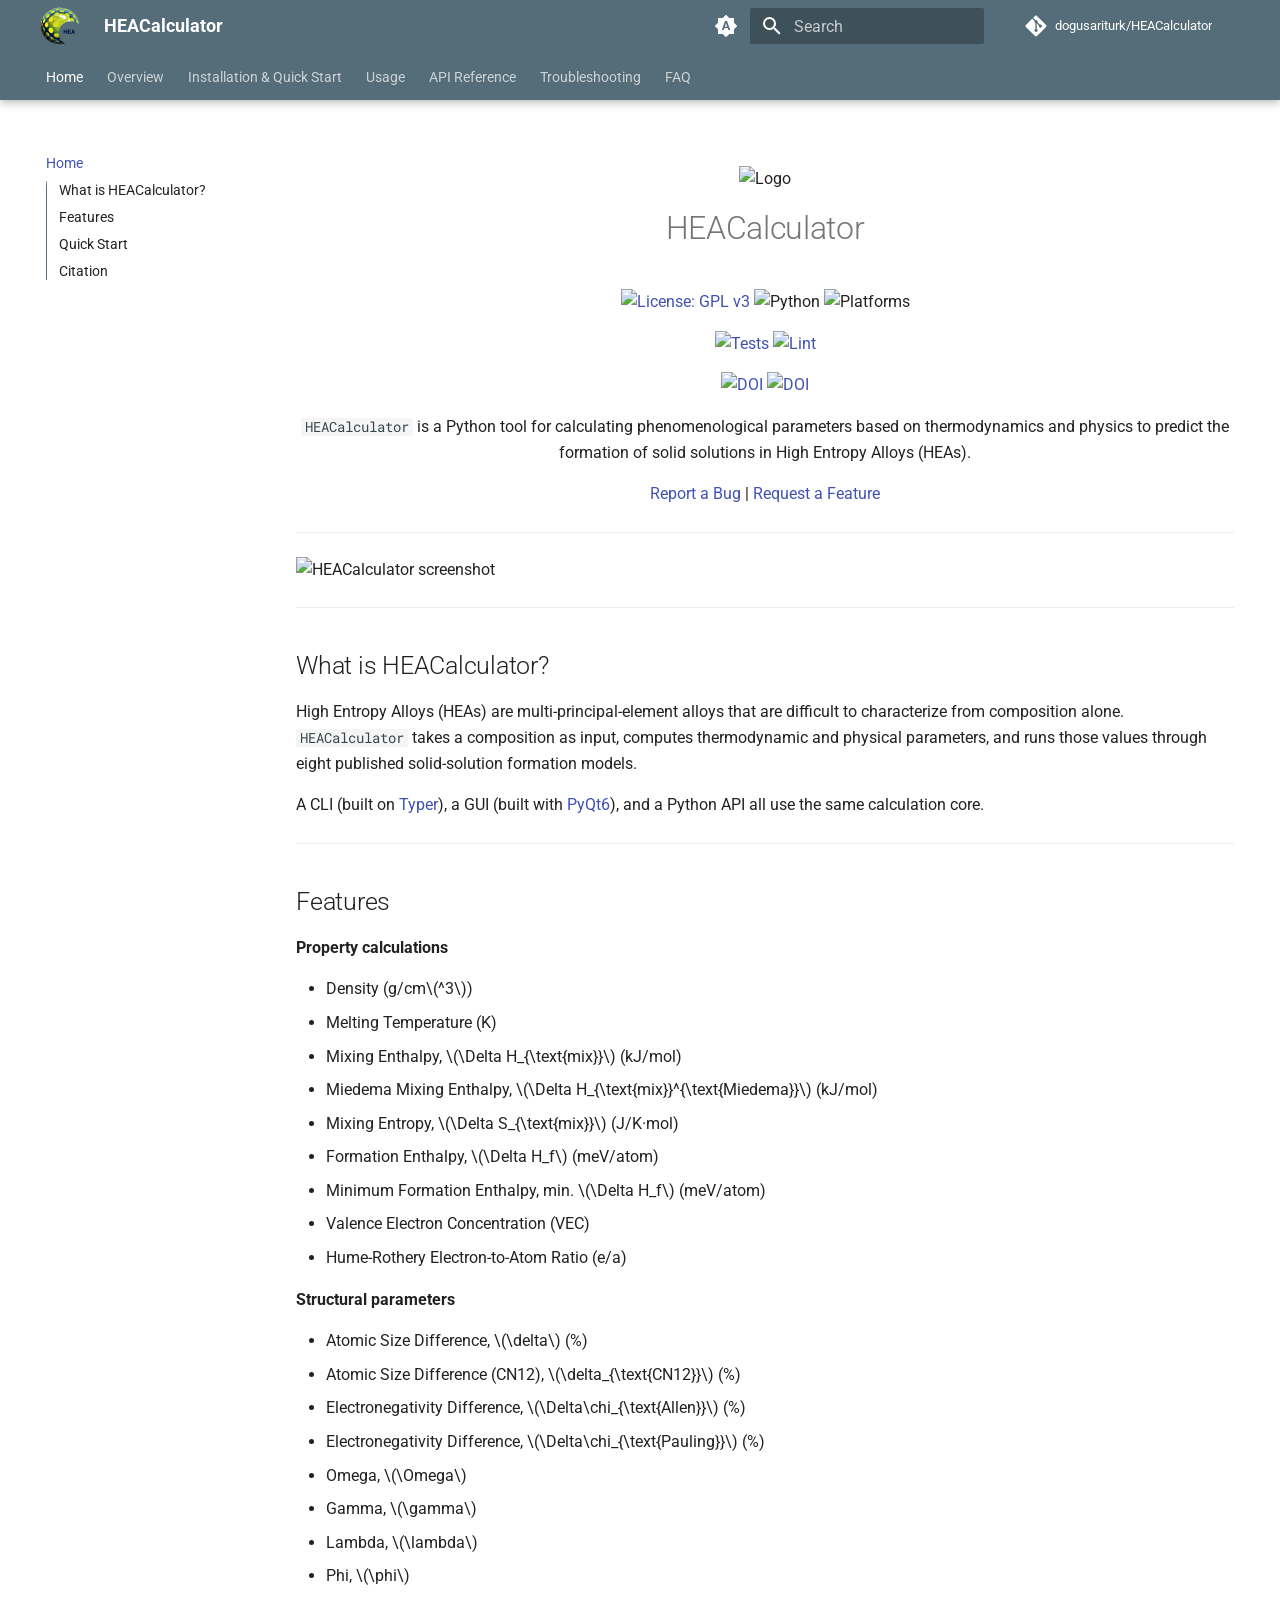
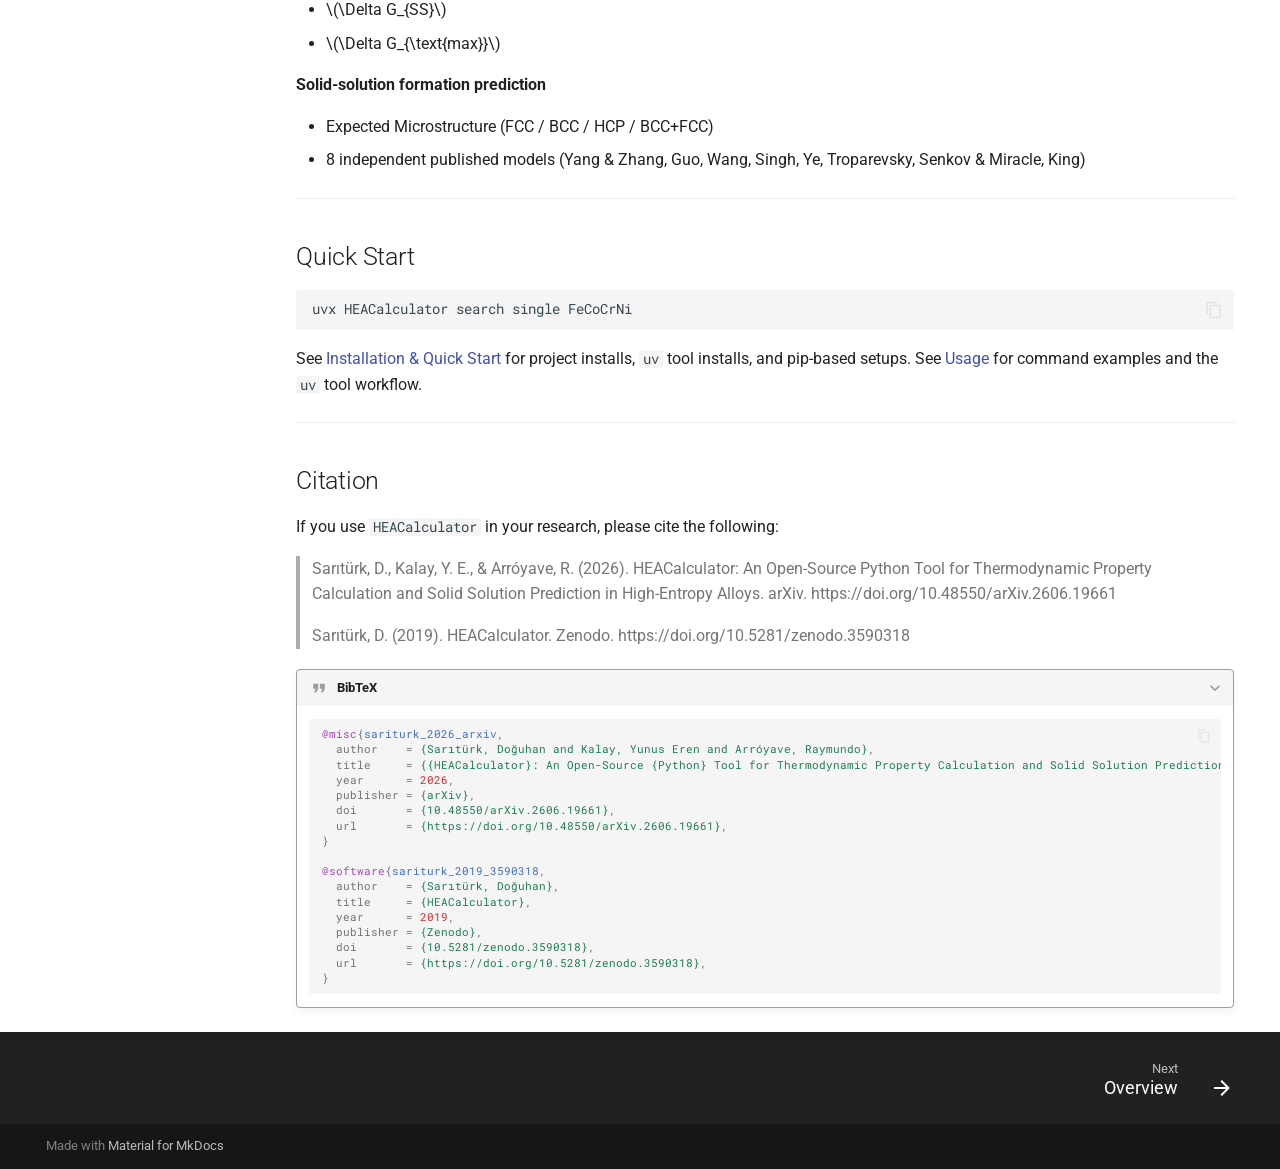
==== commit 0de186ca: "Deployed e5fa89d with MkDocs version: 1.6.1" ====
--- a/index.html
+++ b/index.html
@@ -7,6 +7,8 @@
       <meta name="viewport" content="width=device-width,initial-scale=1">
       
       
+      
+        <link rel="canonical" href="https://dogusariturk.github.io/HEACalculator/">
       
       
       
@@ -728,7 +730,7 @@
 <hr />
 <h2 id="what-is-heacalculator">What is HEACalculator?</h2>
 <p>High Entropy Alloys (HEAs) are multi-principal-element alloys that are difficult to characterize from composition alone. <code>HEACalculator</code> takes a composition as input, computes thermodynamic and physical parameters, and runs those values through eight published solid-solution formation models.</p>
-<p>A CLI (built on <a href="https://typer.tiangolo.com/">Typer</a>) and a GUI (built with <a href="https://riverbankcomputing.com/software/pyqt/">PyQt6</a>) both use the same calculation core.</p>
+<p>A CLI (built on <a href="https://typer.tiangolo.com/">Typer</a>), a GUI (built with <a href="https://riverbankcomputing.com/software/pyqt/">PyQt6</a>), and a Python API all use the same calculation core.</p>
 <hr />
 <h2 id="features">Features</h2>
 <p><strong>Property calculations</strong></p>
@@ -736,7 +738,7 @@
 <li>Density (g/cm<span class="arithmatex">\(^3\)</span>)</li>
 <li>Melting Temperature (K)</li>
 <li>Mixing Enthalpy, <span class="arithmatex">\(\Delta H_{\text{mix}}\)</span> (kJ/mol)</li>
-<li>Miedema Mixing Enthalpy, <span class="arithmatex">\(\Delta H_{\text{mix}}\)</span> (kJ/mol)</li>
+<li>Miedema Mixing Enthalpy, <span class="arithmatex">\(\Delta H_{\text{mix}}^{\text{Miedema}}\)</span> (kJ/mol)</li>
 <li>Mixing Entropy, <span class="arithmatex">\(\Delta S_{\text{mix}}\)</span> (J/K·mol)</li>
 <li>Formation Enthalpy, <span class="arithmatex">\(\Delta H_f\)</span> (meV/atom)</li>
 <li>Minimum Formation Enthalpy, min. <span class="arithmatex">\(\Delta H_f\)</span> (meV/atom)</li>
@@ -753,7 +755,7 @@
 <li>Gamma, <span class="arithmatex">\(\gamma\)</span></li>
 <li>Lambda, <span class="arithmatex">\(\lambda\)</span></li>
 <li>Phi, <span class="arithmatex">\(\phi\)</span></li>
-<li><span class="arithmatex">\(\Delta G_{\text{SS}}\)</span></li>
+<li><span class="arithmatex">\(\Delta G_{SS}\)</span></li>
 <li><span class="arithmatex">\(\Delta G_{\text{max}}\)</span></li>
 </ul>
 <p><strong>Solid-solution formation prediction</strong></p>
--- a/stylesheets/extra.css
+++ b/stylesheets/extra.css
@@ -7,3 +7,7 @@
   height: 40px;
   width: auto;
 }
+
+.cli-output code {
+  font-family: Menlo, Consolas, "DejaVu Sans Mono", "Liberation Mono", monospace;
+}
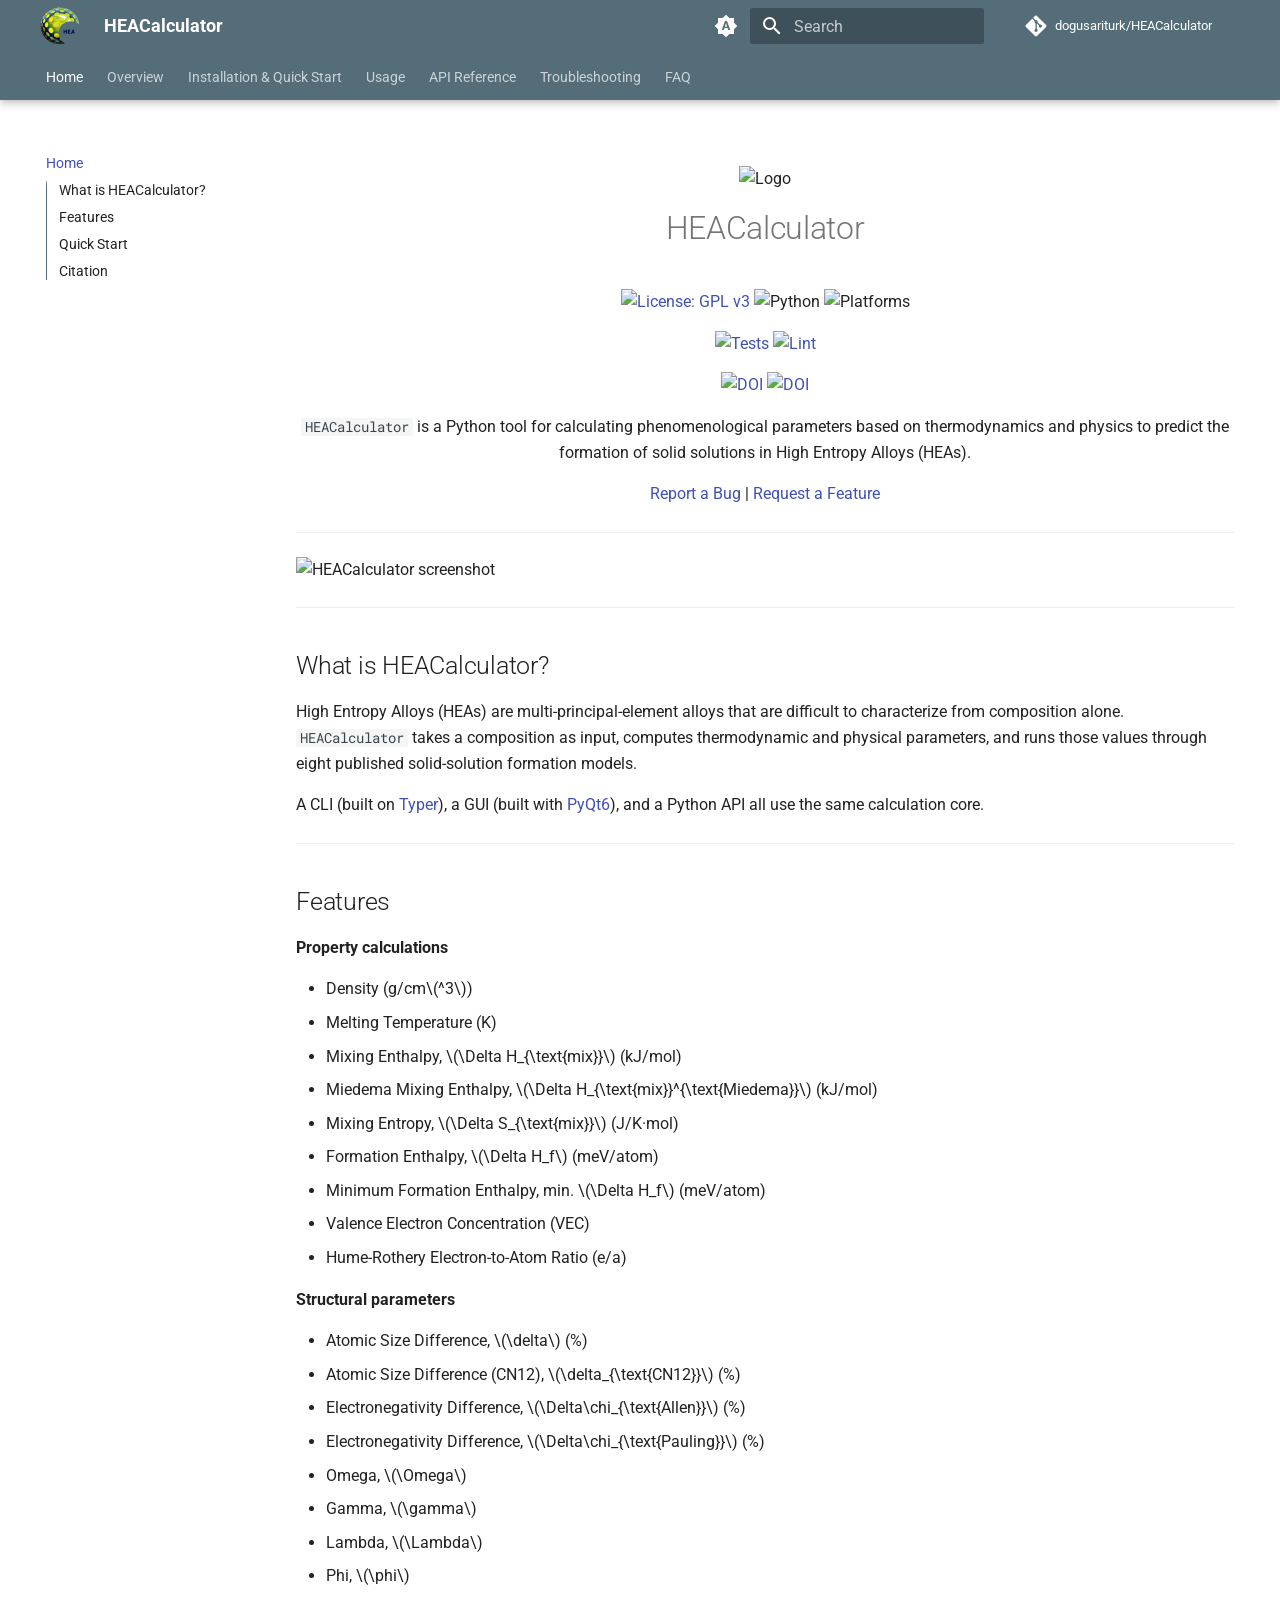
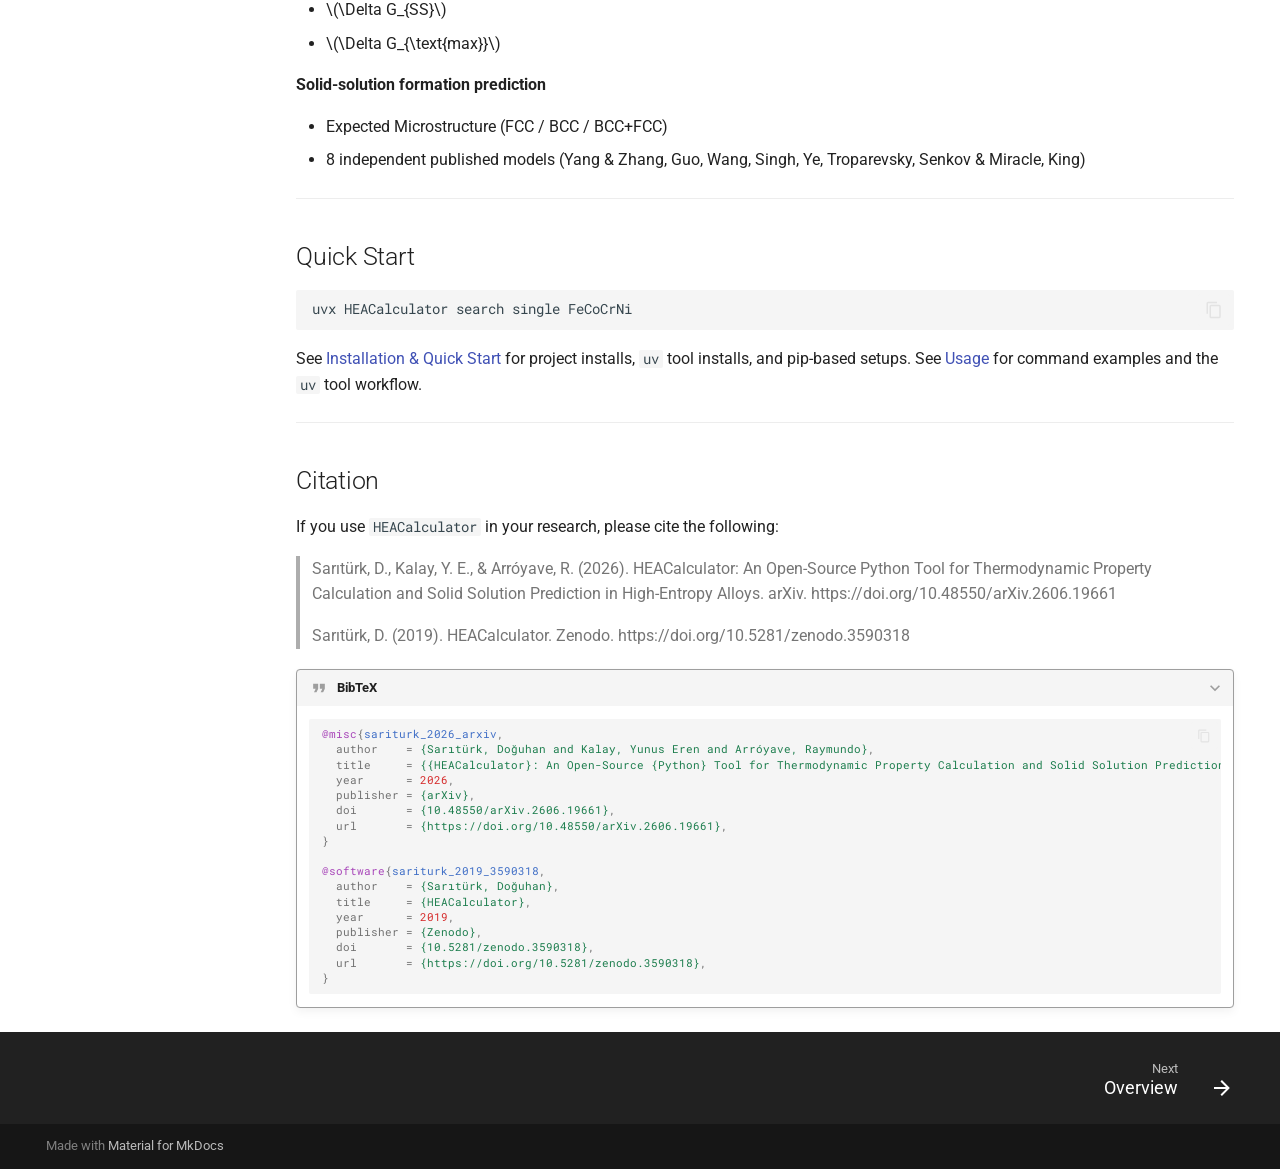
==== commit a4684856: "Deployed eee9227 with MkDocs version: 1.6.1" ====
--- a/index.html
+++ b/index.html
@@ -753,14 +753,14 @@
 <li>Electronegativity Difference, <span class="arithmatex">\(\Delta\chi_{\text{Pauling}}\)</span> (%)</li>
 <li>Omega, <span class="arithmatex">\(\Omega\)</span></li>
 <li>Gamma, <span class="arithmatex">\(\gamma\)</span></li>
-<li>Lambda, <span class="arithmatex">\(\lambda\)</span></li>
+<li>Lambda, <span class="arithmatex">\(\Lambda\)</span></li>
 <li>Phi, <span class="arithmatex">\(\phi\)</span></li>
 <li><span class="arithmatex">\(\Delta G_{SS}\)</span></li>
 <li><span class="arithmatex">\(\Delta G_{\text{max}}\)</span></li>
 </ul>
 <p><strong>Solid-solution formation prediction</strong></p>
 <ul>
-<li>Expected Microstructure (FCC / BCC / HCP / BCC+FCC)</li>
+<li>Expected Microstructure (FCC / BCC / BCC+FCC)</li>
 <li>8 independent published models (Yang &amp; Zhang, Guo, Wang, Singh, Ye, Troparevsky, Senkov &amp; Miracle, King)</li>
 </ul>
 <hr />
